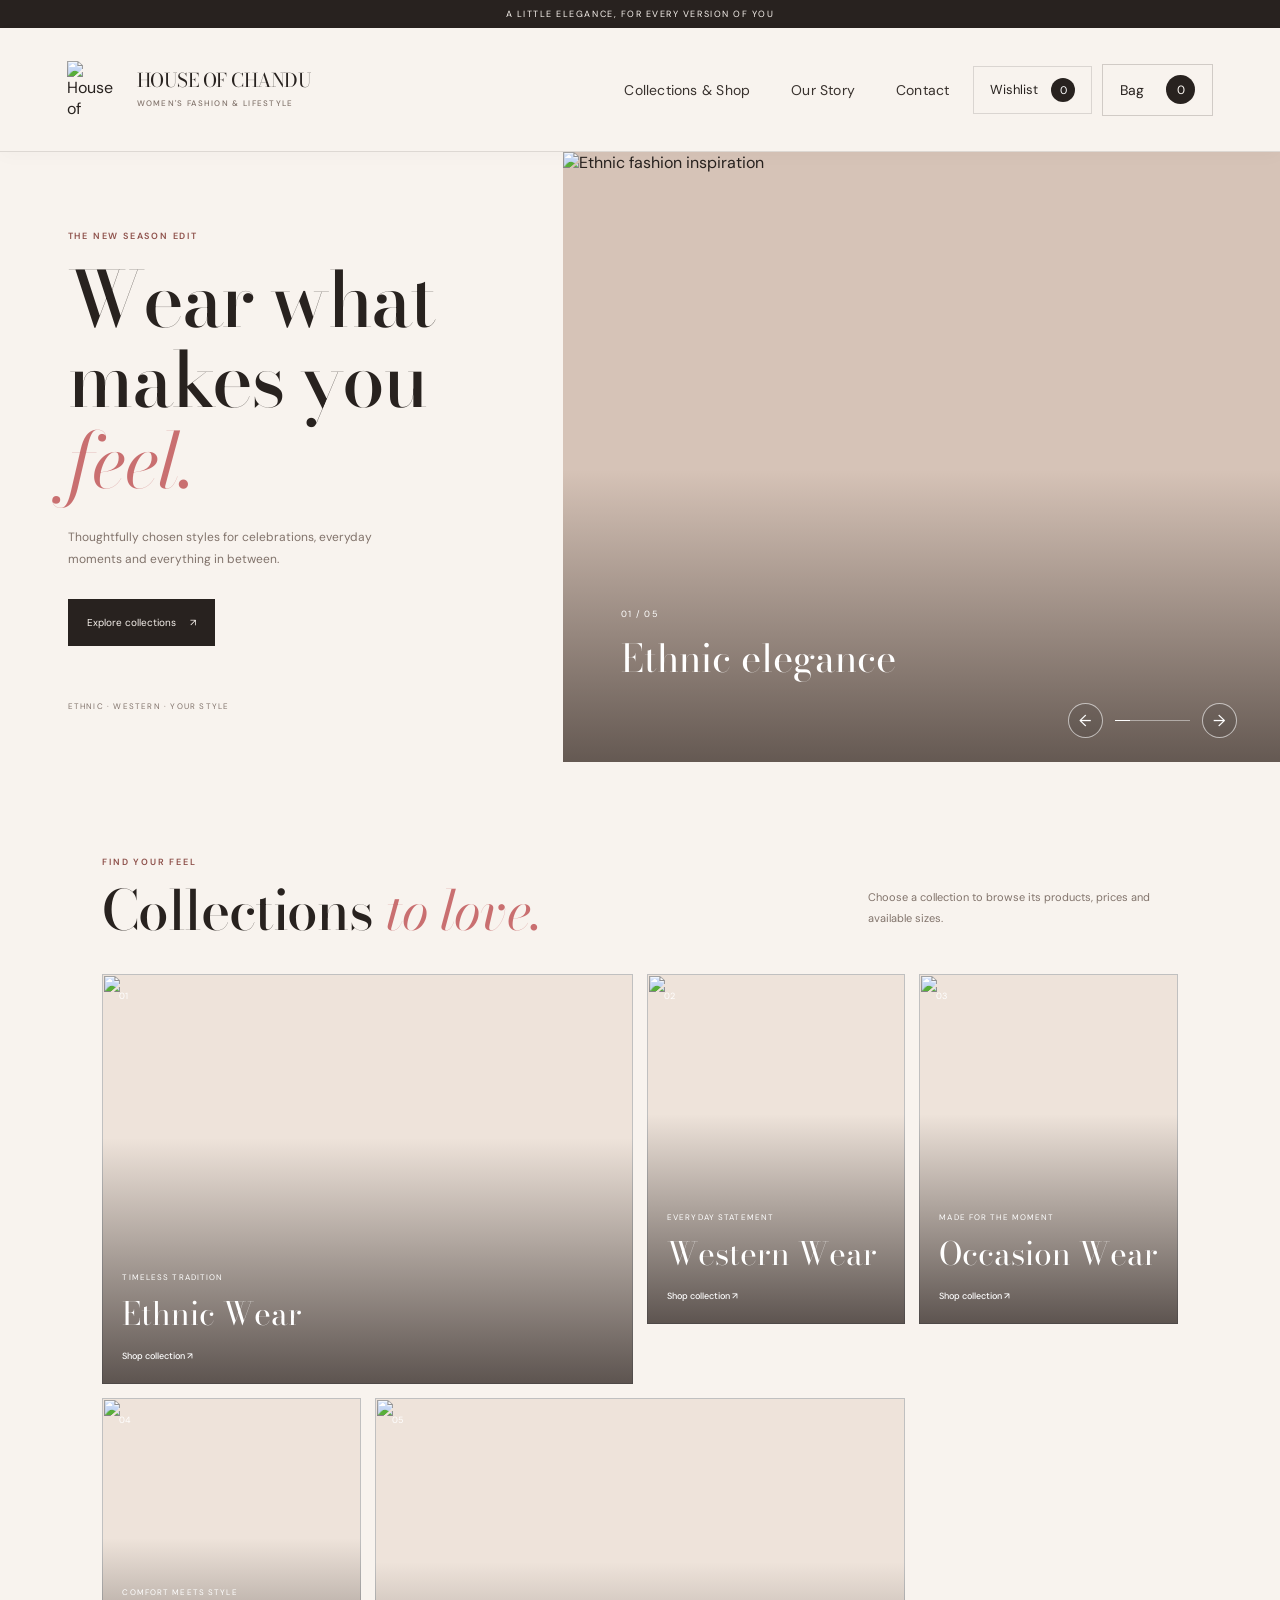
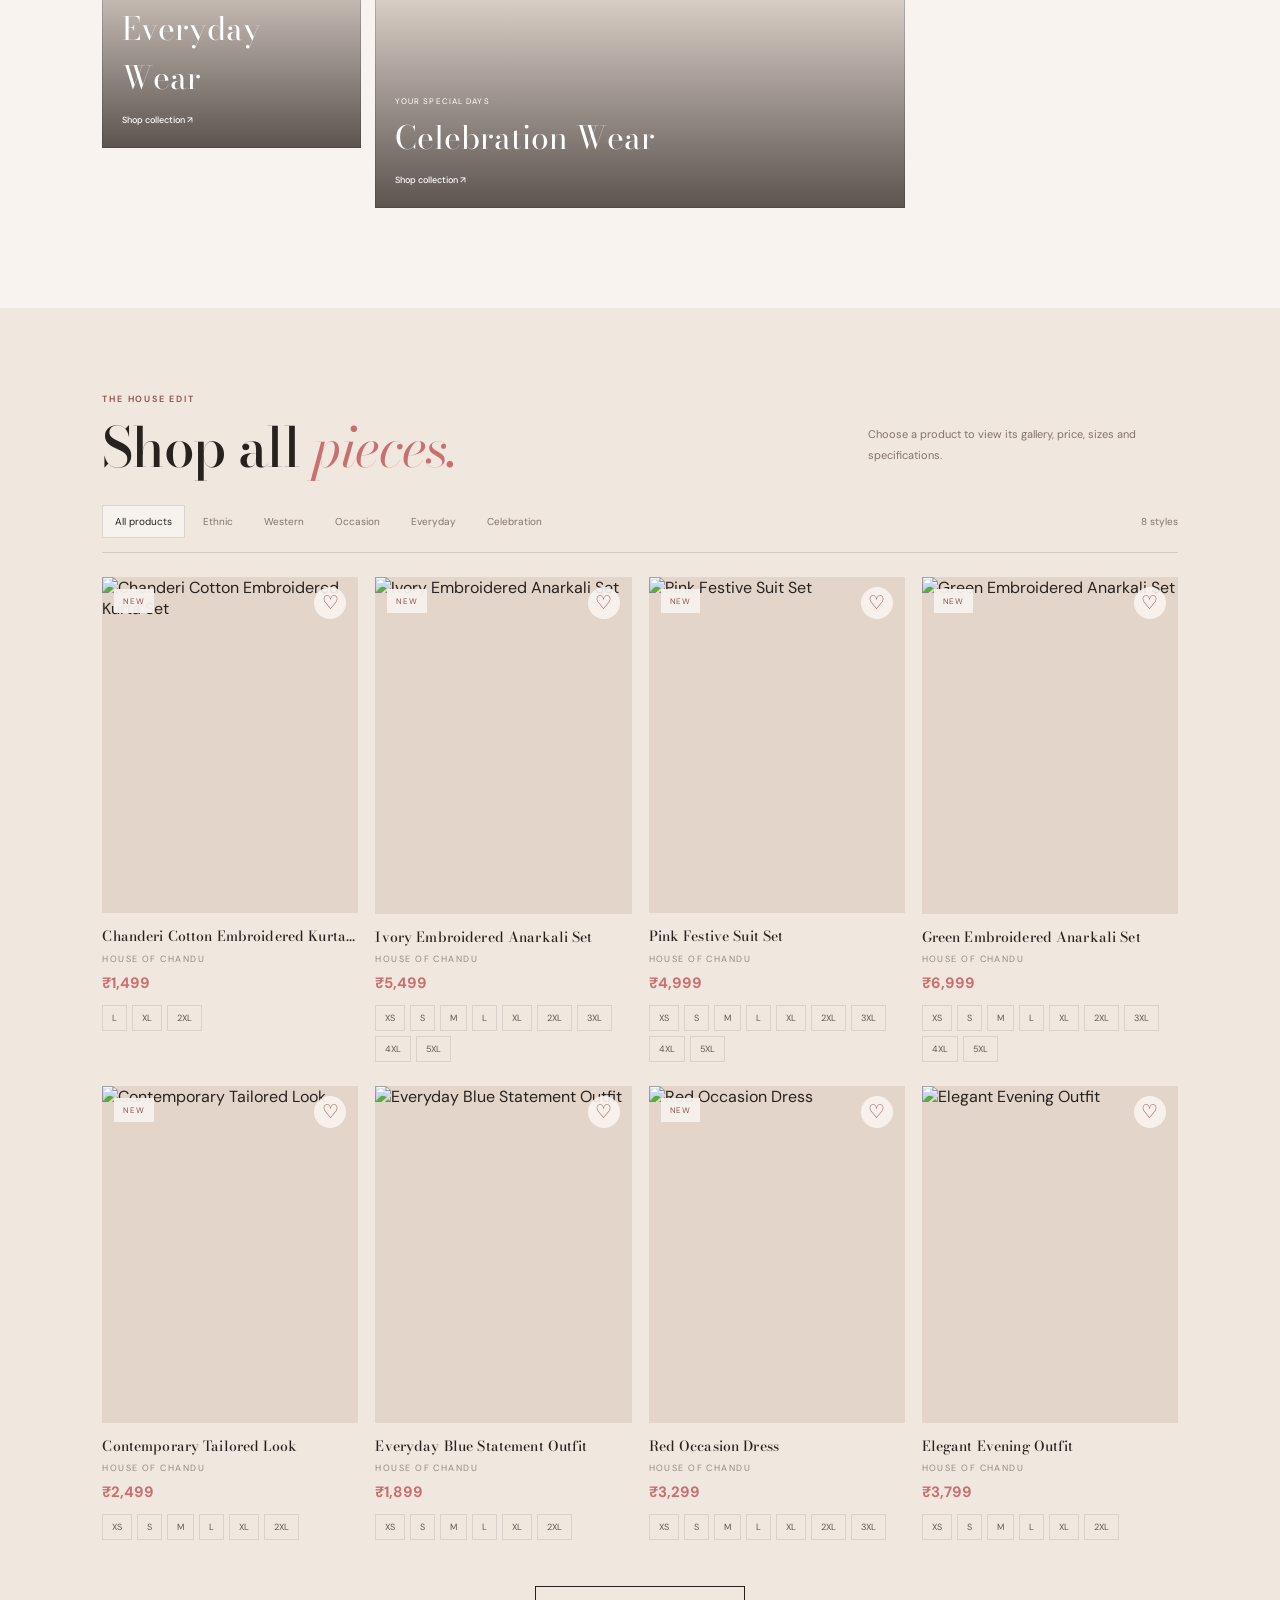
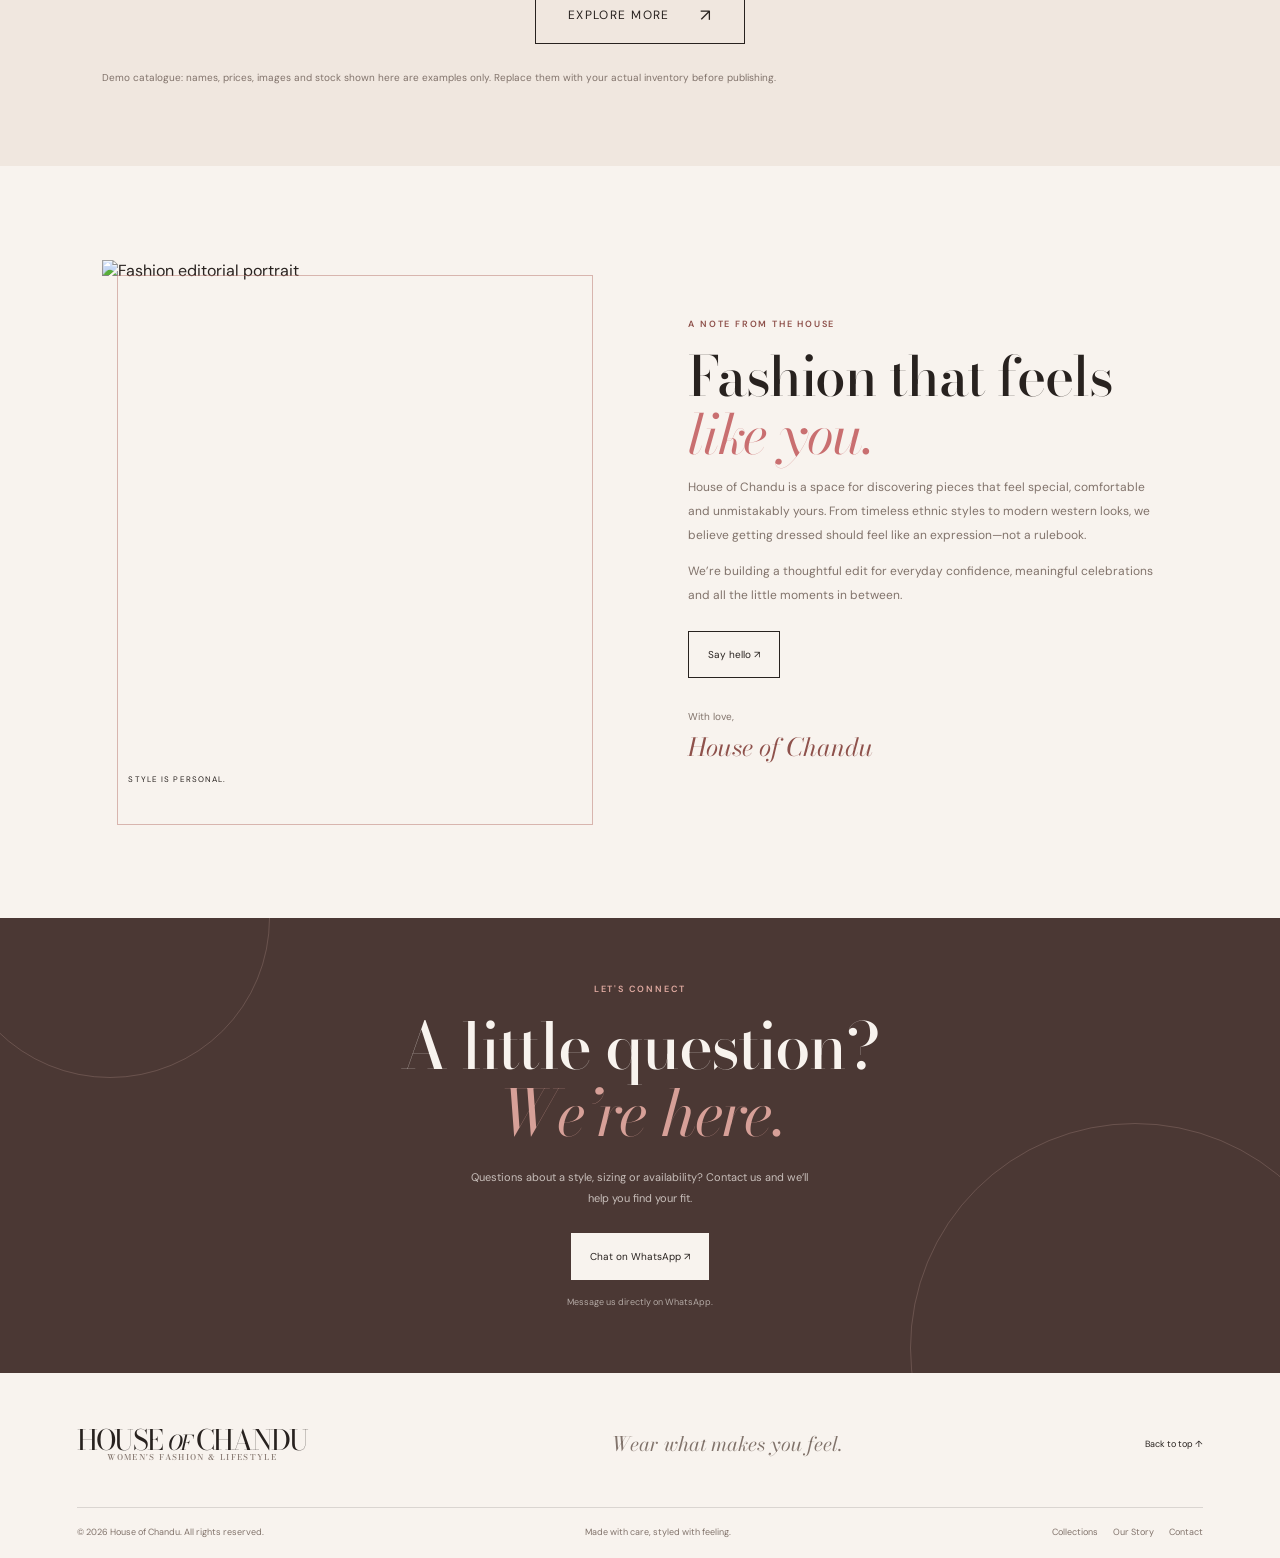
==== index.html @ f9edd4b9 "Add files via upload initial Stage" ====
<!DOCTYPE html>
<html lang="en">
<head>
  <meta charset="UTF-8">
  <meta name="viewport" content="width=device-width, initial-scale=1.0">
  <meta name="theme-color" content="#f8f3ee">

  <title>House of Chandu | Women's Fashion & Lifestyle</title>

  <link rel="preconnect" href="https://fonts.googleapis.com">
  <link rel="preconnect" href="https://fonts.gstatic.com" crossorigin>
  <link href="https://fonts.googleapis.com/css2?family=DM+Sans:wght@400;500;600;700&family=Playfair+Display:ital,wght@0,400;0,500;1,400&display=swap" rel="stylesheet">

  <link rel="stylesheet" href="style.css">
  <script src="script.js" defer></script>
</head>

<body>

  <div class="announcement">
    A little elegance, for every version of you
  </div>

  <header class="header" id="top">
    
    
<a href="index.html" class="logo-link" aria-label="House of Chandu home">
  <img
    src="images/logo.png"
    alt="House of Chandu logo"
    class="site-logo"
  >

  <span class="logo-text">
    <span class="logo-title">HOUSE OF CHANDU</span>
    <span class="logo-subtitle">WOMEN'S FASHION &amp; LIFESTYLE</span>
  </span>
</a>



    <button
      class="menu-toggle"
      id="menuToggle"
      aria-label="Open navigation"
      aria-expanded="false"
    >
      <span></span>
      <span></span>
    </button>

    <nav id="mainNav" aria-label="Main navigation">
      <a href="#collections">Collections &amp; Shop</a>
      <a href="#story">Our Story</a>
      <a href="#contact">Contact</a>
    </nav>

   
<div class="header-actions">
  <button
    class="wishlist-trigger"
    id="wishlistTrigger"
    type="button"
    aria-label="Open wishlist"
  >
    Wishlist <span id="wishlistCount">0</span>
  </button>

  <button
    class="cart-trigger"
    id="cartTrigger"
    type="button"
    aria-label="Open shopping cart"
  >
    Bag <span id="cartCount">0</span>
  </button>
</div>

  </header>


  <main>

    <!-- HERO SECTION -->
    <section class="hero" id="home">

      <div class="hero-copy">
        <p class="eyebrow">THE NEW SEASON EDIT</p>

        <h1>Wear what<br>makes you <em>feel.</em></h1>

        <p class="hero-text">
          Thoughtfully chosen styles for celebrations, everyday moments
          and everything in between.
        </p>

        <a class="button dark" href="#collections">
          Explore collections <span>↗</span>
        </a>

        <p class="hero-note">ETHNIC · WESTERN · YOUR STYLE</p>
      </div>

      <div class="hero-slider" id="heroSlider">

        <article class="hero-slide active">
          <img
            src="images/hero-01.png"
            alt="Ethnic fashion inspiration"
          >
          <div class="slide-caption">
            <small>01 / 05</small>
            <strong>Ethnic elegance</strong>
          </div>
        </article>

        <article class="hero-slide">
          <img
            src="https://images.unsplash.com/photo-1483985988355-763728e1935b?auto=format&fit=crop&w=1200&q=85"
            alt="Modern women's fashion"
          >
          <div class="slide-caption">
            <small>02 / 05</small>
            <strong>Modern classics</strong>
          </div>
        </article>

        <article class="hero-slide">
          <img
            src="https://images.unsplash.com/photo-1595777457583-95e059d581b8?auto=format&fit=crop&w=1200&q=85"
            alt="Occasion dress inspiration"
          >
          <div class="slide-caption">
            <small>03 / 05</small>
            <strong>Celebration edit</strong>
          </div>
        </article>

        <article class="hero-slide">
          <img
            src="https://images.unsplash.com/photo-1485968579580-b6d095142e6e?auto=format&fit=crop&w=1200&q=85"
            alt="Contemporary fashion"
          >
          <div class="slide-caption">
            <small>04 / 05</small>
            <strong>Everyday ease</strong>
          </div>
        </article>

        <article class="hero-slide">
          <img
            src="https://images.unsplash.com/photo-1539109136881-3be0616acf4b?auto=format&fit=crop&w=1200&q=85"
            alt="Statement fashion"
          >
          <div class="slide-caption">
            <small>05 / 05</small>
            <strong>The occasion edit</strong>
          </div>
        </article>

        <div class="slider-controls">
          <button id="prevSlide" type="button" aria-label="Previous slide">←</button>
          <div class="slider-progress">
            <span id="sliderProgress"></span>
          </div>
          <button id="nextSlide" type="button" aria-label="Next slide">→</button>
        </div>

      </div>
    </section>


    <!-- COLLECTIONS -->
    <section class="section collections-section" id="collections">

      <div class="section-heading">
        <div>
          <p class="eyebrow">FIND YOUR FEEL</p>
          <h2>Collections <em>to love.</em></h2>
        </div>

        <p class="muted">
          Choose a collection to browse its products, prices and available sizes.
        </p>
      </div>

      <div class="collection-grid">

        <button class="collection-card collection-wide" data-open-category="Ethnic Wear">
          <img src="images/hero-01.png" alt="">
          <span class="collection-number">01</span>
          <span class="collection-label">
            <small>TIMELESS TRADITION</small>
            <strong>Ethnic Wear</strong>
            <b>Shop collection ↗</b>
          </span>
        </button>

        <button class="collection-card" data-open-category="Western Wear">
          <img src="https://images.unsplash.com/photo-1483985988355-763728e1935b?auto=format&fit=crop&w=900&q=85" alt="">
          <span class="collection-number">02</span>
          <span class="collection-label">
            <small>EVERYDAY STATEMENT</small>
            <strong>Western Wear</strong>
            <b>Shop collection ↗</b>
          </span>
        </button>

        <button class="collection-card" data-open-category="Occasion Wear">
          <img src="https://images.unsplash.com/photo-1595777457583-95e059d581b8?auto=format&fit=crop&w=900&q=85" alt="">
          <span class="collection-number">03</span>
          <span class="collection-label">
            <small>MADE FOR THE MOMENT</small>
            <strong>Occasion Wear</strong>
            <b>Shop collection ↗</b>
          </span>
        </button>

        <button class="collection-card" data-open-category="Everyday Wear">
          <img src="https://images.unsplash.com/photo-1485968579580-b6d095142e6e?auto=format&fit=crop&w=900&q=85" alt="">
          <span class="collection-number">04</span>
          <span class="collection-label">
            <small>COMFORT MEETS STYLE</small>
            <strong>Everyday Wear</strong>
            <b>Shop collection ↗</b>
          </span>
        </button>

        <button class="collection-card collection-wide" data-open-category="Celebration Wear">
          <img src="https://images.unsplash.com/photo-1539109136881-3be0616acf4b?auto=format&fit=crop&w=900&q=85" alt="">
          <span class="collection-number">05</span>
          <span class="collection-label">
            <small>YOUR SPECIAL DAYS</small>
            <strong>Celebration Wear</strong>
            <b>Shop collection ↗</b>
          </span>
        </button>

      </div>
    </section>


    <!-- SHOP -->
    <section class="shop-section" id="shop">
      <div class="section">

        <div class="section-heading shop-heading">
          <div>
            <p class="eyebrow">THE HOUSE EDIT</p>
            <h2 id="listingTitle">Shop all <em>pieces.</em></h2>
          </div>

          <p class="muted">
            Choose a product to view its gallery, price, sizes and specifications.
          </p>
        </div>

        <div class="listing-toolbar">
          <div class="category-tabs" id="categoryTabs">
            <button class="category-tab active" data-category="All">All products</button>
            <button class="category-tab" data-category="Ethnic Wear">Ethnic</button>
            <button class="category-tab" data-category="Western Wear">Western</button>
            <button class="category-tab" data-category="Occasion Wear">Occasion</button>
            <button class="category-tab" data-category="Everyday Wear">Everyday</button>
            <button class="category-tab" data-category="Celebration Wear">Celebration</button>
          </div>

          <span id="productCount" class="product-count"></span>
        </div>

        <div class="product-grid" id="productGrid"></div>

        <div class="explore-more-wrap">
          <a href="all-products.html" class="explore-more-btn">
            Explore More
            <span aria-hidden="true">↗</span>
          </a>
        </div>

        <p class="demo-note">
          Demo catalogue: names, prices, images and stock shown here are examples only.
          Replace them with your actual inventory before publishing.
        </p>

      </div>
    </section>


    <!-- PRODUCT DETAILS -->
    <section class="product-detail-section" id="productDetailSection" hidden>
      <div class="detail-back">
        <button id="backToProducts" type="button">← Back to products</button>
        <span> / Product details</span>
      </div>

      <div class="product-detail" id="productDetail"></div>
    </section>


    <!-- OUR STORY -->
    <section class="story-section section" id="story">

      <div class="story-image">
        <img
          src="https://images.unsplash.com/photo-1529139574466-a303027c1d8b?auto=format&fit=crop&w=1000&q=85"
          alt="Fashion editorial portrait"
        >
        <span>STYLE IS PERSONAL.</span>
      </div>

      <div class="story-copy">
        <p class="eyebrow">A NOTE FROM THE HOUSE</p>

        <h2>Fashion that feels<br><em>like you.</em></h2>

        <p>
          House of Chandu is a space for discovering pieces that feel special,
          comfortable and unmistakably yours. From timeless ethnic styles to
          modern western looks, we believe getting dressed should feel like
          an expression—not a rulebook.
        </p>

        <p>
          We’re building a thoughtful edit for everyday confidence,
          meaningful celebrations and all the little moments in between.
        </p>

        <a class="button outline" href="#contact">Say hello ↗</a>

        <div class="signoff">
          With love,
          <strong>House of Chandu</strong>
        </div>
      </div>

    </section>


    <!-- CONTACT -->
    <section class="contact-section" id="contact">

      <div class="contact-orb orb-one"></div>
      <div class="contact-orb orb-two"></div>

      <div class="contact-content">
        <p class="eyebrow">LET'S CONNECT</p>

        <h2>A little question?<br><em>We’re here.</em></h2>

        <p>
          Questions about a style, sizing or availability?
          Contact us and we’ll help you find your fit.
        </p>

        <button class="button light" id="contactWhatsApp" type="button">
          Chat on WhatsApp ↗
        </button>

        <small>Message us directly on WhatsApp.</small>
      </div>

    </section>

  </main>


  <!-- FOOTER -->
  <footer>
    <div class="footer-top">

      <a class="brand" href="#top">
        <span>House <i>of</i> Chandu</span>
        <small>WOMEN'S FASHION &amp; LIFESTYLE</small>
      </a>

      <p>Wear what makes you feel.</p>

      <a href="#top">Back to top ↑</a>
    </div>

    <div class="footer-bottom">
      <span>
        © <span id="currentYear"></span> House of Chandu. All rights reserved.
      </span>

      <span>Made with care, styled with feeling.</span>

      <div>
        <a href="#collections">Collections</a>
        <a href="#story">Our Story</a>
        <a href="#contact">Contact</a>
      </div>
    </div>
  </footer>


  <!-- ORIGINAL CART BACKDROP -->
  <div class="drawer-backdrop" id="drawerBackdrop"></div>


  <!-- ORIGINAL SHOPPING BAG DRAWER -->
  
<!-- WISHLIST PANEL -->
<section
  class="wishlist-panel"
  id="wishlistPanel"
  aria-label="Your wishlist"
  aria-hidden="true"
>
  <!-- Wishlist heading and close button -->
  <div class="wishlist-panel-header">
    <div>
      <p class="eyebrow">YOUR FAVOURITES</p>
      <h2>My <em>Wishlist.</em></h2>
    </div>

    <button
      type="button"
      id="closeWishlist"
      aria-label="Close wishlist"
    >
      ×
    </button>
  </div>

  <!-- Message shown when the wishlist is empty -->
  <p class="wishlist-empty" id="wishlistEmpty">
    Your wishlist is empty. Save the pieces you love by tapping ♡.
  </p>

  <!-- Saved products are inserted here by JavaScript -->
  <div class="wishlist-items" id="wishlistItems"></div>
</section>
<!-- END WISHLIST PANEL -->

  <aside
    class="cart-drawer"
    id="cartDrawer"
    aria-label="Shopping cart"
    aria-hidden="true"
  >

    <div class="drawer-header">
      <div>
        <p class="eyebrow">YOUR SELECTION</p>
        <h2>Your bag <span id="drawerCount">(0)</span></h2>
      </div>

      <button id="closeCart" type="button" aria-label="Close cart">✕</button>
    </div>

    <div class="cart-items" id="cartItems"></div>

    <div class="cart-footer">

      <div class="cart-total">
        <span>Subtotal</span>
        <strong id="cartSubtotal">₹0</strong>
      </div>

      <p>Shipping and payment are confirmed when the order is placed.</p>

      <button
        class="button dark checkout-button"
        id="checkoutButton"
        type="button"
      >
        Continue to order ↗
      </button>

      <!-- NEW: CUSTOMER DETAILS -->
      <form id="customerOrderForm" hidden style="margin-top: 20px;">

        <p class="eyebrow">DELIVERY DETAILS</p>
        <h3 style="font-family: var(--serif); font-weight: 400; font-size: 24px; margin: 0 0 14px;">
          Where should we send your order?
        </h3>

        <label for="customerName" style="display:block; margin: 12px 0 6px; font-size: 12px;">
          Full name
        </label>
        <input
          id="customerName"
          name="customerName"
          type="text"
          autocomplete="name"
          maxlength="100"
          required
          placeholder="Enter your full name"
          style="display:block; width:100%; box-sizing:border-box; padding:12px; border:1px solid var(--line); background:transparent; color:var(--ink); font:inherit; font-size:13px;"
        >

        <label for="customerPhone" style="display:block; margin: 12px 0 6px; font-size: 12px;">
          Phone number
        </label>
        <input
          id="customerPhone"
          name="customerPhone"
          type="tel"
          autocomplete="tel"
          inputmode="tel"
          maxlength="16"
          required
          placeholder="10-digit mobile number"
          style="display:block; width:100%; box-sizing:border-box; padding:12px; border:1px solid var(--line); background:transparent; color:var(--ink); font:inherit; font-size:13px;"
        >

        <label for="customerAddress" style="display:block; margin: 12px 0 6px; font-size: 12px;">
          Complete delivery address
        </label>
        <textarea
          id="customerAddress"
          name="customerAddress"
          autocomplete="street-address"
          rows="4"
          maxlength="500"
          required
          placeholder="House number, street, town/city, district, state and PIN code"
          style="display:block; width:100%; box-sizing:border-box; padding:12px; border:1px solid var(--line); background:transparent; color:var(--ink); font:inherit; font-size:13px; resize:vertical;"
        ></textarea>

        <button
          class="button dark"
          id="sendWhatsAppOrder"
          type="submit"
          style="width:100%; margin-top:16px;"
        >
          Send order through WhatsApp ↗
        </button>

        <p style="font-size:11px; line-height:1.7; color:var(--muted);">
          WhatsApp opens with your order details. Tap Send in WhatsApp to submit your order.
        </p>

      </form>

    </div>

  </aside>


  <!-- ORIGINAL TOAST -->
  <div class="toast" id="toast" role="status" aria-live="polite"></div>

</body>
</html>
---- style.css ----
/* =========================================================
   HOUSE OF CHANDU — COMPLETE WEBSITE STYLES
   Cream, rose and editorial boutique design
   ========================================================= */


@import url('https://fonts.googleapis.com/css2?family=Bodoni+Moda:opsz,wght@6..96,400;6..96,500;6..96,600;6..96,700&family=DM+Sans:wght@400;500;600;700&display=swap');



:root {
  --paper: #f8f3ee;
  --cream: #eee3da;
  --ink: #28221f;
  --muted: #81736b;
  --rose: #c96f70;
  --rose-dark: #8e514b;
  --line: rgba(40, 34, 31, 0.14);

  /* Luxury fashion typography */
  --serif: "Bodoni Moda", "Didot", "Bodoni MT", Georgia, serif;
  --sans: "DM Sans", Arial, sans-serif;
}

/* Global typography */
html,
body,
button,
input,
textarea,
select {
  font-family: var(--sans);
}

/* Luxury serif typography */
.brand,
.hero h1,
.section-heading h2,
.collection-card h3,
.product-title,
.detail-title,
.story-copy h2,
.contact-content h2,
.footer-top h2 {
  font-family: var(--serif);
  font-weight: 500;
}

/* Navigation and product details */
nav a,
.category-tab,
.product-price,
.detail-price,
.field-label,
.checkout-button {
  font-family: var(--sans);
}

/* Brand logo text */
.brand {
  font-family: var(--serif);
  font-weight: 500;
  letter-spacing: 0.14em;
  text-transform: uppercase;
}

/* Large editorial headings */
.hero h1,
.section-heading h2,
.story-copy h2,
.contact-content h2 {
  letter-spacing: -0.025em;
  line-height: 1.05;
}

/* Product names */
.product-title,
.detail-title {
  letter-spacing: 0.01em;
  line-height: 1.25;
}


* {
  box-sizing: border-box;
}

html {
  scroll-behavior: smooth;
  scroll-padding-top: 95px;
}

body {
  margin: 0;
  background: var(--paper);
  color: var(--ink);
  font-family: var(--sans);
  -webkit-font-smoothing: antialiased;
}

body.drawer-open {
  overflow: hidden;
}

a {
  color: inherit;
  text-decoration: none;
}

button,
input,
textarea {
  font: inherit;
}

button {
  cursor: pointer;
}

button:focus-visible,
a:focus-visible,
input:focus-visible,
textarea:focus-visible {
  outline: 2px solid var(--rose);
  outline-offset: 3px;
}

img {
  display: block;
  width: 100%;
  height: 100%;
  object-fit: cover;
}

[hidden] {
  display: none !important;
}

/* ANNOUNCEMENT */

.announcement {
  background: var(--ink);
  color: var(--paper);
  text-align: center;
  padding: 8px 12px;
  font-size: 9px;
  letter-spacing: .17em;
  text-transform: uppercase;
}

/* HEADER AND NAVIGATION */

.header {
  height: 86px;
  padding: 0 5%;
  display: grid;
  grid-template-columns: 1fr auto 1fr;
  align-items: center;
  gap: 22px;
  position: sticky;
  top: 0;
  z-index: 20;
  background: #f8f3eef5;
  border-bottom: 1px solid var(--line);
  backdrop-filter: blur(12px);
}

.brand {
  display: flex;
  flex-direction: column;
  gap: 5px;
  width: max-content;
}


.brand {
  display: flex;
  flex-direction: column;
  align-items: center;
  gap: 0;
  text-decoration: none;
  color: var(--ink);
  line-height: 0.9;
}

.brand-top {
  font-family: var(--serif);
  font-size: 14px;
  font-weight: 500;
  letter-spacing: 0.28em;
  margin-bottom: 5px;
}

.brand-main {
  font-family: var(--serif);
  font-size: 34px;
  font-weight: 500;
  letter-spacing: 0.035em;
}


.brand > span {
  font: 400 28px/1 var(--serif);
  letter-spacing: -.06em;
  white-space: nowrap;
}

.brand i {
  font-size: .73em;
}

.brand small {
  font-size: 8px;
  letter-spacing: .17em;
  color: var(--muted);
}

nav {
  display: flex;
  gap: clamp(18px, 3vw, 44px);
}

nav a,
.cart-trigger {
  font-size: 11px;
  white-space: nowrap;
}

nav a {
  transition: color .2s;
}

nav a:hover {
  color: var(--rose-dark);
}

.cart-trigger {
  justify-self: end;
  background: transparent;
  border: 1px solid var(--line);
  padding: 12px 15px;
}

.cart-trigger span {
  display: inline-grid;
  place-items: center;
  min-width: 20px;
  height: 20px;
  margin-left: 8px;
  border-radius: 50%;
  background: var(--ink);
  color: white;
  font-size: 10px;
}

.menu-toggle {
  display: none;
}

/* SHARED BUTTONS AND HEADINGS */

.button {
  display: inline-flex;
  align-items: center;
  justify-content: center;
  gap: 14px;
  min-height: 47px;
  padding: 0 19px;
  border: 0;
  font-size: 10px;
  transition: transform .2s, background .2s, color .2s;
}

.button:hover {
  transform: translateY(-2px);
}

.dark {
  background: var(--ink);
  color: var(--paper);
}

.dark:hover {
  background: var(--rose-dark);
}

.eyebrow {
  margin: 0 0 18px;
  color: var(--rose-dark);
  font-size: 9px;
  font-weight: 600;
  letter-spacing: .2em;
}

h1,
h2 {
  font-family: var(--serif);
  font-weight: 400;
  letter-spacing: -.055em;
  margin: 0;
}

h1 {
  font-size: clamp(55px, 6vw, 86px);
  line-height: .99;
}

h1 em,
h2 em {
  color: var(--rose);
  font-weight: 400;
}

/* HERO */

.hero {
  min-height: 610px;
  display: grid;
  grid-template-columns: 44% 56%;
  overflow: hidden;
}

.hero-copy {
  padding: 75px 8% 40px 12%;
  display: flex;
  flex-direction: column;
  align-items: flex-start;
  justify-content: center;
}

.hero-text {
  max-width: 330px;
  margin: 24px 0 28px;
  color: var(--muted);
  font-size: 12px;
  line-height: 1.9;
}

.hero-note {
  margin-top: 55px;
  color: var(--muted);
  font-size: 8px;
  letter-spacing: .15em;
}

.hero-slider {
  position: relative;
  min-height: 610px;
  background: #d6c3b7;
  overflow: hidden;
}

.hero-slide {
  position: absolute;
  inset: 0;
  opacity: 0;
  visibility: hidden;
  transform: scale(1.03);
  transition: opacity .8s, transform 5s, visibility .8s;
}

.hero-slide.active {
  opacity: 1;
  visibility: visible;
  transform: scale(1);
}

.hero-slide::after {
  content: "";
  position: absolute;
  inset: 0;
  background: linear-gradient(0deg, #19120f99, transparent 48%);
}

.hero-slide img {
  object-position: center 35%;
}

.slide-caption {
  position: absolute;
  z-index: 1;
  left: 8%;
  bottom: 75px;
  color: white;
  display: flex;
  flex-direction: column;
  gap: 9px;
}

.slide-caption small {
  font-size: 9px;
  letter-spacing: .15em;
}

.slide-caption strong {
  font: 400 clamp(28px, 3vw, 43px) var(--serif);
}

.slider-controls {
  position: absolute;
  z-index: 2;
  right: 6%;
  bottom: 24px;
  display: flex;
  align-items: center;
  gap: 12px;
}

.slider-controls button {
  width: 35px;
  height: 35px;
  border: 1px solid #ffffff99;
  border-radius: 50%;
  background: #2222;
  color: white;
}

.slider-progress {
  width: 75px;
  height: 1px;
  background: #ffffff70;
}

.slider-progress span {
  display: block;
  height: 1px;
  width: 20%;
  background: white;
  transition: width .3s;
}

/* COLLECTIONS */

.section {
  padding: 94px 8%;
}

.section-heading {
  display: flex;
  align-items: end;
  justify-content: space-between;
  gap: 30px;
  margin-bottom: 34px;
}

.section-heading .eyebrow {
  margin-bottom: 14px;
}

h2 {
  font-size: clamp(39px, 4.3vw, 60px);
  line-height: 1.08;
}

.muted {
  max-width: 310px;
  color: var(--muted);
  font-size: 11px;
  line-height: 1.9;
}

.collections-section {
  padding-bottom: 100px;
}

.collection-grid {
  display: grid;
  grid-template-columns: repeat(4, minmax(0, 1fr));
  gap: 14px;
}

.collection-card {
  height: 350px;
  position: relative;
  overflow: hidden;
  border: 0;
  padding: 0;
  text-align: left;
  background: var(--cream);
  isolation: isolate;
}

.collection-card.collection-wide {
  grid-column: span 2;
  height: 410px;
}

.collection-card img {
  position: absolute;
  inset: 0;
  transition: transform .7s;
}

.collection-card:hover img {
  transform: scale(1.05);
}

.collection-card::after {
  content: "";
  position: absolute;
  inset: 0;
  background: linear-gradient(0deg, #19110fae, transparent 60%);
}

.collection-number {
  position: absolute;
  z-index: 1;
  top: 16px;
  left: 17px;
  color: white;
  font-size: 9px;
}

.collection-label {
  position: absolute;
  z-index: 1;
  left: 20px;
  right: 15px;
  bottom: 22px;
  color: white;
  display: flex;
  flex-direction: column;
  align-items: flex-start;
  gap: 7px;
}

.collection-label small {
  font-size: 8px;
  letter-spacing: .14em;
}

.collection-label strong {
  font: clamp(24px, 2.5vw, 34px) var(--serif);
}

.collection-label b {
  font-size: 9px;
  font-weight: 500;
  margin-top: 5px;
}

/* SHOP SECTION AND CATEGORY FILTERS */

.shop-section {
  background: #f0e7df;
}

.shop-section > .section {
  padding-top: 85px;
  padding-bottom: 80px;
}

.shop-heading {
  margin-bottom: 28px;
}

.listing-toolbar {
  display: flex;
  align-items: center;
  justify-content: space-between;
  gap: 16px;
  margin-bottom: 24px;
  padding-bottom: 14px;
  border-bottom: 1px solid var(--line);
}

.category-tabs {
  display: flex;
  gap: 5px;
  flex-wrap: wrap;
}

.category-tab {
  padding: 9px 12px;
  border: 1px solid transparent;
  background: transparent;
  color: var(--muted);
  font-size: 10px;
  transition: background .2s, color .2s;
}

.category-tab:hover,
.category-tab.active {
  border-color: var(--line);
  background: #ffffff70;
  color: var(--ink);
}

.product-count {
  font-size: 10px;
  color: var(--muted);
  white-space: nowrap;
}

/* PRODUCT GRID */

.product-grid {
  display: grid;
  grid-template-columns: repeat(4, minmax(0, 1fr));
  gap: 24px 17px;
}

.product-card {
  min-width: 0;
  cursor: pointer;
}

.product-image {
  position: relative;
  aspect-ratio: .76;
  overflow: hidden;
  background: #e3d5ca;
}

.product-image img {
  transition: transform .6s;
}

.product-card:hover .product-image img {
  transform: scale(1.04);
}

.product-badge {
  position: absolute;
  top: 12px;
  left: 12px;
  padding: 7px 9px;
  background: #f8f3eef0;
  color: var(--rose-dark);
  font-size: 8px;
  letter-spacing: .1em;
}

.product-heart {
  position: absolute;
  right: 12px;
  top: 10px;
  width: 32px;
  height: 32px;
  border: 0;
  border-radius: 50%;
  background: #f8f3eee8;
  font-size: 19px;
  color: var(--rose-dark);
}

.product-heart:hover {
  color: var(--rose);
}

.product-meta {
  padding-top: 13px;
}

.product-title {
  margin: 0 0 6px;
  font-size: 14px;
  font-weight: 500;
  line-height: 1.45;
  white-space: nowrap;
  overflow: hidden;
  text-overflow: ellipsis;
}

.product-brand {
  margin: 0 0 8px;
  color: #968a83;
  font-size: 9px;
  letter-spacing: .16em;
}

.product-price {
  color: var(--rose);
  font-size: 15px;
  font-weight: 700;
}

.old-price {
  margin-left: 7px;
  color: #9b9089;
  font-size: 11px;
  text-decoration: line-through;
  font-weight: 400;
}

.size-preview {
  display: flex;
  flex-wrap: wrap;
  gap: 5px;
  margin-top: 12px;
}

.size-chip {
  padding: 6px 9px;
  border: 1px solid #d9d2cc;
  background: transparent;
  color: #625852;
  font-size: 9px;
}

.demo-note {
  margin: 25px 0 0;
  color: var(--muted);
  font-size: 10px;
  line-height: 1.7;
}

/* PRODUCT DETAIL */

.product-detail-section {
  padding: 22px 5% 90px;
  background: #fffdfa;
}

.product-detail-section[hidden] {
  display: none !important;
}

.detail-back {
  max-width: 1400px;
  margin: 0 auto 25px;
  color: var(--muted);
  font-size: 11px;
}

.detail-back button {
  border: 0;
  background: none;
  color: var(--ink);
  padding: 0;
  font-size: 11px;
}

.product-detail {
  max-width: 1400px;
  margin: 0 auto;
  display: grid;
  grid-template-columns: minmax(0, 1.05fr) minmax(360px, .95fr);
  gap: 5%;
}

.detail-gallery {
  display: grid;
  grid-template-columns: 78px 1fr;
  gap: 14px;
  align-self: start;
}

.detail-thumbnails {
  display: flex;
  flex-direction: column;
  gap: 10px;
}

.detail-thumb {
  width: 78px;
  height: 100px;
  padding: 0;
  border: 1px solid transparent;
  background: #f3eee9;
  overflow: hidden;
}

.detail-thumb.active {
  border-color: var(--rose);
}

.detail-thumb img {
  object-fit: cover;
}

.detail-main-image {
  aspect-ratio: .78;
  max-height: 850px;
  background: #f3eee9;
}

.detail-main-image img {
  object-fit: cover;
}

.detail-info {
  padding: 10px 0;
}

.detail-brand {
  margin: 0 0 12px;
  color: #8b817a;
  font-size: 10px;
  letter-spacing: .2em;
}

.detail-title {
  font: 400 clamp(25px, 2.5vw, 36px)/1.35 var(--sans);
  letter-spacing: .02em;
  text-transform: uppercase;
}

.detail-price {
  margin: 15px 0 5px;
  font-size: 22px;
}

.tax-note {
  font-size: 11px;
  color: var(--muted);
}

.detail-rule {
  border: 0;
  border-top: 1px solid var(--line);
  margin: 25px 0;
}

.field-label {
  display: flex;
  align-items: center;
  justify-content: space-between;
  gap: 12px;
  margin-bottom: 12px;
  font-size: 10px;
  letter-spacing: .12em;
  text-transform: uppercase;
}

.size-guide {
  border: 0;
  background: none;
  color: var(--rose);
  font-size: 11px;
  font-weight: 600;
  text-transform: none;
  letter-spacing: 0;
}

.size-options {
  display: flex;
  flex-wrap: wrap;
  gap: 8px;
}

.size-option {
  min-width: 48px;
  height: 43px;
  padding: 0 12px;
  border: 1px solid #ddd7d1;
  background: white;
  color: var(--ink);
  font-size: 12px;
}

.size-option.selected {
  background: var(--rose);
  border-color: var(--rose);
  color: white;
}

.size-option:disabled {
  opacity: .35;
  text-decoration: line-through;
  cursor: not-allowed;
}

.detail-error {
  min-height: 17px;
  margin: 8px 0;
  color: #a53e3e;
  font-size: 11px;
}

.detail-actions {
  display: grid;
  grid-template-columns: 50px 1fr;
  gap: 10px;
  margin: 14px 0 22px;
}

.wishlist-detail {
  border: 1px solid var(--line);
  background: white;
  font-size: 22px;
}

.add-cart {
  width: 100%;
  background: var(--rose);
  color: white;
  font-size: 11px;
  font-weight: 600;
  letter-spacing: .14em;
}

.add-cart:hover {
  background: var(--rose-dark);
}

.shipping-note {
  display: grid;
  gap: 12px;
  margin: 20px 0;
  font-size: 12px;
  color: #625952;
}

.shipping-note span::before {
  content: "✓";
  margin-right: 10px;
  color: var(--rose-dark);
}

.specifications-title {
  margin: 25px 0 14px;
  font-size: 12px;
  font-weight: 500;
}

.spec-grid {
  display: grid;
  grid-template-columns: 1fr 1fr;
  gap: 0 20px;
}

.spec-item {
  padding: 12px 0;
  border-bottom: 1px solid var(--line);
}

.spec-item span {
  display: block;
  color: #9a8e87;
  font-size: 11px;
  margin-bottom: 5px;
}

.spec-item strong {
  font-size: 12px;
  font-weight: 400;
}

.detail-description {
  font-size: 12px;
  line-height: 1.9;
  color: var(--muted);
  margin-top: 20px;
}

/* OUR STORY */

.story-section {
  display: grid;
  grid-template-columns: 1fr 1fr;
  align-items: center;
  gap: 9%;
}

.story-image {
  height: 550px;
  position: relative;
  margin: 0 14px 14px 0;
}

.story-image::after {
  content: "";
  position: absolute;
  inset: 15px -15px -15px 15px;
  border: 1px solid #b9797080;
  pointer-events: none;
}

.story-image img {
  object-position: center 25%;
}

.story-image > span {
  position: absolute;
  z-index: 1;
  left: 16px;
  bottom: 16px;
  padding: 10px;
  background: var(--paper);
  font-size: 8px;
  letter-spacing: .14em;
}

.story-copy {
  max-width: 470px;
}

.story-copy > p:not(.eyebrow) {
  font-size: 12px;
  line-height: 2;
  color: var(--muted);
}

.outline {
  border: 1px solid var(--ink);
  margin-top: 12px;
}

.outline:hover {
  background: var(--ink);
  color: white;
}

.signoff {
  display: flex;
  flex-direction: column;
  gap: 5px;
  color: var(--muted);
  font-size: 10px;
  margin-top: 32px;
}

.signoff strong {
  font: italic 25px var(--serif);
  color: var(--rose-dark);
}

/* CONTACT */

.contact-section {
  min-height: 390px;
  background: #4b3834;
  color: var(--paper);
  position: relative;
  overflow: hidden;
  display: grid;
  place-items: center;
  text-align: center;
  padding: 65px 8%;
}

.contact-content {
  position: relative;
  z-index: 1;
  max-width: 500px;
}

.contact-content .eyebrow {
  color: #e0aaa1;
}

.contact-content h2 {
  font-size: clamp(43px, 5vw, 65px);
}

.contact-content h2 em {
  color: #d7a098;
}

.contact-content > p:not(.eyebrow) {
  max-width: 360px;
  margin: 20px auto 24px;
  color: #f8f3eeb8;
  font-size: 11px;
  line-height: 1.9;
}

.light {
  background: var(--paper);
  color: var(--ink);
}

.contact-content > small {
  display: block;
  margin-top: 16px;
  color: #f8f3ee99;
  font-size: 9px;
}

.contact-orb {
  position: absolute;
  border: 1px solid #e4beb433;
  border-radius: 50%;
  width: 320px;
  height: 320px;
}

.orb-one {
  top: -160px;
  left: -50px;
}

.orb-two {
  right: -80px;
  bottom: -200px;
  width: 450px;
  height: 450px;
}

/* FOOTER */

footer {
  padding: 35px 6% 20px;
}

.footer-top {
  display: flex;
  align-items: center;
  justify-content: space-between;
  gap: 20px;
  padding-bottom: 28px;
  border-bottom: 1px solid var(--line);
}

.footer-top > p {
  font: italic 20px var(--serif);
  color: var(--muted);
}

.footer-top > a:last-child,
.footer-bottom a {
  font-size: 9px;
}

.footer-bottom {
  padding-top: 18px;
  display: flex;
  justify-content: space-between;
  align-items: center;
  gap: 18px;
  color: var(--muted);
  font-size: 9px;
}

.footer-bottom div {
  display: flex;
  gap: 15px;
}

/* SHOPPING BAG DRAWER */

.drawer-backdrop {
  position: fixed;
  inset: 0;
  background: #2118148c;
  z-index: 40;
  opacity: 0;
  visibility: hidden;
  transition: opacity .25s, visibility .25s;
}

.drawer-backdrop.open {
  opacity: 1;
  visibility: visible;
}

.cart-drawer {
  position: fixed;
  z-index: 41;
  right: 0;
  top: 0;
  bottom: 0;
  width: min(450px, 100%);
  background: var(--paper);
  transform: translateX(102%);
  transition: transform .3s;
  display: flex;
  flex-direction: column;
  padding: 25px;
  overflow-y: auto;
}

.cart-drawer.open {
  transform: translateX(0);
}

.drawer-header {
  display: flex;
  justify-content: space-between;
  align-items: center;
  padding-bottom: 20px;
  border-bottom: 1px solid var(--line);
}

.drawer-header .eyebrow {
  margin-bottom: 7px;
}

.drawer-header h2 {
  font-size: 30px;
}

.drawer-header h2 span {
  font: 12px var(--sans);
  color: var(--muted);
}

.drawer-header > button {
  border: 0;
  background: none;
  font-size: 20px;
}

.cart-items {
  overflow: auto;
  flex: 1;
  min-height: 70px;
}

.empty-cart {
  padding: 45px 0;
  text-align: center;
  color: var(--muted);
  font-size: 13px;
}

.cart-line {
  display: grid;
  grid-template-columns: 80px minmax(0, 1fr) auto;
  gap: 13px;
  padding: 18px 0;
  border-bottom: 1px solid var(--line);
}

.cart-line img {
  width: 80px;
  height: 100px;
  object-fit: cover;
  background: var(--cream);
}

.cart-line h3 {
  font: 16px/1.4 var(--serif);
  margin: 2px 0 7px;
}

.cart-line p {
  margin: 0 0 8px;
  color: var(--muted);
  font-size: 10px;
  line-height: 1.5;
}

.cart-line strong {
  font-size: 12px;
}

.quantity-control {
  display: flex;
  align-items: center;
  gap: 10px;
  margin-top: 10px;
}

.quantity-control button {
  width: 25px;
  height: 25px;
  border: 1px solid var(--line);
  background: transparent;
  color: var(--ink);
}

.quantity-control span {
  font-size: 12px;
}

.remove-line {
  align-self: start;
  border: 0;
  background: none;
  color: var(--muted);
  font-size: 10px;
}

.cart-footer {
  border-top: 1px solid var(--line);
  padding-top: 18px;
  margin-top: 12px;
}

.cart-total {
  display: flex;
  justify-content: space-between;
  align-items: center;
  font-size: 13px;
}

.cart-total strong {
  font-size: 19px;
}

.cart-footer > p {
  font-size: 10px;
  color: var(--muted);
  line-height: 1.6;
}

.checkout-button {
  width: 100%;
}

/* CUSTOMER DETAILS FORM */

#customerOrderForm {
  padding-top: 5px;
  border-top: 1px solid var(--line);
}

#customerOrderForm .eyebrow {
  margin-top: 18px;
  margin-bottom: 10px;
}

#customerOrderForm label {
  display: block;
  margin: 14px 0 7px;
  font-size: 11px;
  font-weight: 500;
  letter-spacing: .02em;
}

#customerOrderForm input,
#customerOrderForm textarea {
  display: block;
  width: 100%;
  padding: 12px 13px;
  border: 1px solid #d9cec5;
  border-radius: 0;
  background: #fffdfa;
  color: var(--ink);
  font-family: var(--sans);
  font-size: 12px;
  line-height: 1.6;
  outline: none;
  transition: border-color .2s, box-shadow .2s;
}

#customerOrderForm input::placeholder,
#customerOrderForm textarea::placeholder {
  color: #a1958c;
  opacity: 1;
}

#customerOrderForm input:focus,
#customerOrderForm textarea:focus {
  border-color: var(--rose);
  box-shadow: 0 0 0 2px #c96f7018;
}

#customerOrderForm textarea {
  min-height: 100px;
  resize: vertical;
}

#customerOrderForm button[type="submit"] {
  width: 100%;
  min-height: 48px;
  margin-top: 18px;
  padding: 12px 15px;
  background: var(--rose-dark);
  color: white;
  border: 0;
  font-size: 10px;
  font-weight: 600;
  letter-spacing: .07em;
  line-height: 1.6;
  text-align: center;
  transition: background .2s, transform .2s;
}

#customerOrderForm button[type="submit"]:hover {
  background: var(--ink);
  transform: translateY(-1px);
}

#customerOrderForm > p:last-child {
  margin: 12px 0 0;
  color: var(--muted);
  font-size: 10px;
  line-height: 1.7;
}

/* TOAST NOTIFICATION */

.toast {
  position: fixed;
  z-index: 60;
  bottom: 22px;
  left: 50%;
  transform: translate(-50%, 12px);
  padding: 13px 18px;
  background: var(--ink);
  color: var(--paper);
  font-size: 11px;
  max-width: 90%;
  opacity: 0;
  pointer-events: none;
  transition: opacity .25s, transform .25s;
}

.toast.show {
  opacity: 1;
  transform: translate(-50%, 0);
}

/* TABLETS */

@media (max-width: 1050px) {
  .header {
    padding: 0 4%;
    gap: 14px;
  }

  .brand > span {
    font-size: 25px;
  }

  nav {
    gap: 17px;
  }

  .section {
    padding-left: 6%;
    padding-right: 6%;
  }

  .product-grid {
    grid-template-columns: repeat(3, minmax(0, 1fr));
  }

  .collection-card {
    height: 310px;
  }

  .collection-card.collection-wide {
    height: 380px;
  }

  .product-detail {
    gap: 3%;
  }

  .detail-gallery {
    grid-template-columns: 60px 1fr;
  }

  .detail-thumb {
    width: 60px;
    height: 82px;
  }
}

/* MOBILE */

@media (max-width: 760px) {
  html {
    scroll-padding-top: 72px;
  }

  .header {
    height: 72px;
    grid-template-columns: 1fr auto auto;
    padding: 0 5%;
    gap: 10px;
  }

  .brand > span {
    font-size: 23px;
  }

  .brand small {
    font-size: 6px;
  }

  .menu-toggle {
    display: flex;
    grid-column: 2;
    grid-row: 1;
    flex-direction: column;
    gap: 5px;
    align-items: center;
    justify-content: center;
    width: 35px;
    height: 35px;
    border: 1px solid var(--line);
    background: transparent;
  }

  .menu-toggle span {
    width: 16px;
    height: 1px;
    background: var(--ink);
  }

  .cart-trigger {
    grid-column: 3;
    grid-row: 1;
    padding: 8px 9px;
  }

  .cart-trigger span {
    margin-left: 3px;
  }

  .header nav {
    position: absolute;
    top: 71px;
    left: 0;
    right: 0;
    display: flex;
    flex-direction: column;
    gap: 0;
    padding: 0 5%;
    max-height: 0;
    overflow: hidden;
    visibility: hidden;
    background: var(--paper);
    border-bottom: 1px solid var(--line);
    transition: max-height .3s, padding .3s;
  }

  .header nav.open {
    max-height: 220px;
    padding-top: 8px;
    padding-bottom: 10px;
    visibility: visible;
  }

  .header nav a {
    padding: 14px 0;
    border-bottom: 1px solid var(--line);
  }

  .header nav a:last-child {
    border: 0;
  }

  .hero {
    display: flex;
    flex-direction: column;
  }

  .hero-copy {
    min-height: 390px;
    padding: 55px 7% 30px;
  }

  h1 {
    font-size: clamp(54px, 13vw, 76px);
  }

  .hero-note {
    margin-top: 38px;
  }

  .hero-slider {
    min-height: 430px;
  }

  .slide-caption {
    bottom: 68px;
  }

  .section {
    padding: 68px 6%;
  }

  .section-heading {
    align-items: flex-start;
    flex-direction: column;
    gap: 14px;
    margin-bottom: 25px;
  }

  .collection-grid {
    grid-template-columns: repeat(2, minmax(0, 1fr));
    gap: 10px;
  }

  .collection-card {
    height: 270px;
  }

  .collection-card.collection-wide {
    height: 340px;
  }

  .collection-card:first-child,
  .collection-card:last-child {
    grid-column: span 2;
  }

  .collection-label {
    left: 14px;
    bottom: 16px;
  }

  .collection-label strong {
    font-size: 25px;
  }

  .shop-section > .section {
    padding-top: 65px;
    padding-bottom: 60px;
  }

  .listing-toolbar {
    align-items: flex-start;
    flex-direction: column;
  }

  .category-tab {
    padding: 8px 10px;
  }

  .product-grid {
    grid-template-columns: repeat(2, minmax(0, 1fr));
    gap: 24px 12px;
  }

  .product-title {
    font-size: 12px;
  }

  .product-price {
    font-size: 14px;
  }

  .size-chip {
    padding: 5px 7px;
  }

  .product-detail-section {
    padding: 18px 5% 55px;
  }

  .product-detail {
    grid-template-columns: 1fr;
    gap: 25px;
  }

  .detail-gallery {
    grid-template-columns: 58px 1fr;
    gap: 10px;
  }

  .detail-thumb {
    width: 58px;
    height: 75px;
  }

  .detail-main-image {
    aspect-ratio: .82;
    max-height: 650px;
  }

  .detail-info {
    padding: 0;
  }

  .detail-title {
    font-size: 25px;
  }

  .story-section {
    grid-template-columns: 1fr;
    gap: 40px;
  }

  .story-image {
    height: min(110vw, 490px);
  }

  .contact-section {
    min-height: 370px;
    padding: 55px 7%;
  }

  .footer-top {
    flex-wrap: wrap;
  }

  .footer-top > p {
    order: 3;
    width: 100%;
    margin: 0;
  }

  .footer-bottom {
    align-items: flex-start;
    flex-direction: column;
    gap: 12px;
  }

  /* MOBILE BAG */

  .cart-drawer {
    width: 100%;
    padding: 20px;
  }

  .cart-line {
    grid-template-columns: 70px minmax(0, 1fr);
    gap: 12px;
  }

  .cart-line img {
    width: 70px;
    height: 90px;
  }

  .remove-line {
    grid-column: 2;
    justify-self: start;
    margin-top: -4px;
  }

  .cart-footer {
    padding-top: 15px;
  }

  #customerOrderForm input,
  #customerOrderForm textarea {
    font-size: 16px;
  }

  #customerOrderForm button[type="submit"] {
    min-height: 50px;
  }
}

/* SMALL PHONES */

@media (max-width: 390px) {
  .brand > span {
    font-size: 21px;
  }

  .collection-card,
  .collection-card.collection-wide {
    height: 260px;
  }

  .collection-card:first-child,
  .collection-card:last-child {
    height: 315px;
  }

  .detail-gallery {
    grid-template-columns: 48px 1fr;
  }

  .detail-thumb {
    width: 48px;
    height: 66px;
  }

  .cart-drawer {
    padding: 16px;
  }
}

/* REDUCED MOTION ACCESSIBILITY */

@media (prefers-reduced-motion: reduce) {
  *,
  *::before,
  *::after {
    scroll-behavior: auto !important;
    transition-duration: .01ms !important;
    animation-duration: .01ms !important;
    animation-iteration-count: 1 !important;
  }
}


/* =========================================
   HOUSE OF CHANDU — PREMIUM HEADER ONLY
   Add at the bottom of style.css
========================================= */

.header {
  position: sticky;
  top: 0;
  z-index: 1000;
  display: grid;
  grid-template-columns: 1fr auto 1fr;
  align-items: center;
  gap: 28px;
  min-height: 124px;
  padding: 18px clamp(24px, 5.2vw, 84px);
  background: #f8f3ee;
  border-bottom: 1px solid rgba(40, 34, 31, 0.13);
  box-shadow: 0 4px 18px rgba(40, 34, 31, 0.025);
}

/* Brand logo */
.header .brand {
  justify-self: start;
  display: flex;
  flex-direction: column;
  align-items: center;
  gap: 1px;
  width: fit-content;
  color: #28221f;
  text-decoration: none;
  font-family: var(--serif);
  font-weight: 500;
  line-height: 0.9;
  letter-spacing: 0;
  text-transform: uppercase;
  transition: opacity 0.25s ease;
}

.header .brand:hover {
  opacity: 0.72;
}

.header .brand-top {
  display: block;
  font-family: var(--serif);
  font-size: clamp(25px, 2.2vw, 34px);
  font-weight: 500;
  letter-spacing: -0.055em;
  line-height: 1;
}

.header .brand-main {
  display: block;
  font-family: var(--serif);
  font-size: clamp(25px, 2.2vw, 34px);
  font-weight: 500;
  letter-spacing: -0.055em;
  line-height: 1;
}

/* Main navigation */
.header nav,
.header #mainNav {
  justify-self: center;
  display: flex;
  align-items: center;
  justify-content: center;
  gap: clamp(25px, 3.2vw, 54px);
}

.header nav a,
.header #mainNav a {
  position: relative;
  padding: 8px 0;
  color: #38312d;
  font-family: var(--sans);
  font-size: 14px;
  font-weight: 400;
  letter-spacing: 0.015em;
  text-decoration: none;
  white-space: nowrap;
  transition: color 0.25s ease;
}

.header nav a::after,
.header #mainNav a::after {
  position: absolute;
  right: 0;
  bottom: 1px;
  left: 0;
  height: 1px;
  background: #a65f55;
  content: "";
  transform: scaleX(0);
  transform-origin: left;
  transition: transform 0.3s ease;
}

.header nav a:hover,
.header #mainNav a:hover {
  color: #a65f55;
}

.header nav a:hover::after,
.header #mainNav a:hover::after {
  transform: scaleX(1);
}

/* Right-side actions */
.header .cart-trigger,
.header #cartTrigger {
  justify-self: end;
  display: inline-flex;
  align-items: center;
  justify-content: center;
  gap: 14px;
  min-height: 52px;
  padding: 0 17px;
  border: 1px solid rgba(40, 34, 31, 0.19);
  border-radius: 0;
  background: transparent;
  color: #28221f;
  font-family: var(--sans);
  font-size: 14px;
  font-weight: 400;
  transition:
    background 0.25s ease,
    border-color 0.25s ease;
}

.header .cart-trigger:hover,
.header #cartTrigger:hover {
  border-color: #28221f;
  background: #eee5dc;
}

.header #cartCount {
  display: inline-flex;
  align-items: center;
  justify-content: center;
  min-width: 29px;
  height: 29px;
  padding: 0 6px;
  border-radius: 50%;
  background: #28221f;
  color: #fffaf5;
  font-size: 12px;
  line-height: 1;
}

/* Hide the mobile menu button on desktop */
.header .menu-toggle,
.header #menuToggle {
  display: none;
}

/* Tablet and mobile */
@media (max-width: 760px) {
  .header {
    grid-template-columns: 1fr auto auto;
    gap: 14px;
    min-height: 86px;
    padding: 13px 18px;
  }

  .header .brand-top,
  .header .brand-main {
    font-size: 24px;
  }

  .header .menu-toggle,
  .header #menuToggle {
    display: inline-flex;
    align-items: center;
    justify-content: center;
    justify-self: end;
    min-width: 38px;
    min-height: 38px;
    padding: 5px;
    border: 1px solid rgba(40, 34, 31, 0.16);
    background: transparent;
    color: #28221f;
  }

  .header .cart-trigger,
  .header #cartTrigger {
    min-height: 42px;
    gap: 8px;
    padding: 0 10px;
    font-size: 12px;
  }

  .header #cartCount {
    min-width: 24px;
    height: 24px;
    font-size: 11px;
  }

  .header nav,
  .header #mainNav {
    position: absolute;
    top: 100%;
    right: 0;
    left: 0;
    display: none;
    align-items: stretch;
    gap: 0;
    padding: 10px 22px 18px;
    border-bottom: 1px solid rgba(40, 34, 31, 0.12);
    background: #f8f3ee;
    box-shadow: 0 12px 18px rgba(40, 34, 31, 0.06);
  }

  .header nav.open,
  .header #mainNav.open {
    display: flex;
    flex-direction: column;
  }

  .header nav a,
  .header #mainNav a {
    padding: 14px 0;
    border-bottom: 1px solid rgba(40, 34, 31, 0.08);
    font-size: 14px;
  }

  .header nav a::after,
  .header #mainNav a::after {
    display: none;
  }
}

@media (max-width: 390px) {
  .header {
    gap: 9px;
    padding-right: 12px;
    padding-left: 12px;
  }

  .header .brand-top,
  .header .brand-main {
    font-size: 21px;
  }

  .header .cart-trigger,
  .header #cartTrigger {
    gap: 6px;
    padding: 0 8px;
  }
}


/* =========================================
   FULL-PAGE SHOPPING BAG
   Add at the bottom of style.css
========================================= */

/* Keep the bag and backdrop above the entire website */
.drawer-backdrop {
  z-index: 2000 !important;
}

/* Turn the side drawer into a full-page bag view */
.cart-drawer {
  position: fixed !important;
  inset: 0 !important;
  z-index: 2001 !important;

  width: 100% !important;
  max-width: none !important;
  height: 100vh !important;
  height: 100dvh !important;

  display: flex;
  flex-direction: column;

  background: #f8f3ee;
  border: none;
  box-shadow: none;
  overflow: hidden;
}

/* Hide the homepage header while the bag is open */
body.drawer-open .header {
  display: none !important;
}

/* The bag title stays visible */
.cart-drawer .drawer-header {
  flex-shrink: 0;
  padding: 24px clamp(20px, 5vw, 76px);
  border-bottom: 1px solid rgba(40, 34, 31, 0.15);
  background: #f8f3ee;
}

/* Scroll cart items independently */
.cart-drawer .cart-items {
  flex: 1;
  min-height: 0;
  overflow-y: auto;
  padding: 24px clamp(20px, 5vw, 76px);
  overscroll-behavior: contain;
}

/* Keep subtotal and checkout visible at the bottom */
.cart-drawer .cart-footer {
  flex-shrink: 0;
  padding: 22px clamp(20px, 5vw, 76px);
  padding-bottom: max(22px, env(safe-area-inset-bottom));
  border-top: 1px solid rgba(40, 34, 31, 0.15);
  background: #f8f3ee;
}

/* Premium close button */
.cart-drawer #closeCart {
  cursor: pointer;
  transition: background 0.2s ease;
}

.cart-drawer #closeCart:hover {
  background: #eee3da;
}

/* Mobile layout */
@media (max-width: 600px) {
  .cart-drawer .drawer-header {
    padding: 18px 18px;
  }

  .cart-drawer .cart-items {
    padding: 18px;
  }

  .cart-drawer .cart-footer {
    padding: 18px;
    padding-bottom: max(18px, env(safe-area-inset-bottom));
  }
}

/* Explore More button */
.explore-more-wrap {
  display: flex;
  justify-content: center;
  margin: 46px auto 20px;
  padding: 0 20px;
}

.explore-more-btn {
  display: inline-flex;
  align-items: center;
  justify-content: center;
  gap: 30px;
  min-width: 210px;
  padding: 17px 24px;
  border: 1px solid #28221f;
  background: transparent;
  color: #28221f;
  font-family: var(--sans);
  font-size: 12px;
  letter-spacing: 0.12em;
  text-transform: uppercase;
  text-decoration: none;
  transition:
    color 0.3s ease,
    background 0.3s ease;
}

.explore-more-btn span {
  font-size: 17px;
  transition: transform 0.3s ease;
}

.explore-more-btn:hover {
  background: #28221f;
  color: #fffaf5;
}

.explore-more-btn:hover span {
  transform: translate(3px, -3px);
}

@media (max-width: 600px) {
  .explore-more-wrap {
    margin-top: 32px;
  }

  .explore-more-btn {
    width: 100%;
    max-width: 320px;
  }
}


/* =========================================================
   HOUSE OF CHANDU — COMPLETE RESPONSIVE OVERRIDES
   Desktop design remains unchanged above these breakpoints.
   Covers desktop, laptop, tablet and mobile.
========================================================= */

/* ---------- GLOBAL RESPONSIVE SAFETY ---------- */

*,
*::before,
*::after {
  box-sizing: border-box;
}

html {
  width: 100%;
  max-width: 100%;
  overflow-x: clip;
  -webkit-text-size-adjust: 100%;
  scroll-behavior: smooth;
}

body {
  width: 100%;
  max-width: 100%;
  min-width: 320px;
  overflow-x: clip;
}

img,
video,
iframe,
svg {
  max-width: 100%;
}

img {
  height: auto;
}

button,
input,
select,
textarea {
  max-width: 100%;
  font: inherit;
}

button,
a {
  -webkit-tap-highlight-color: transparent;
}

a,
button {
  touch-action: manipulation;
}

main,
section,
header,
footer,
nav,
article,
aside {
  min-width: 0;
}

h1,
h2,
h3,
p {
  overflow-wrap: anywhere;
}

:focus-visible {
  outline: 2px solid var(--rose);
  outline-offset: 4px;
}

/* Keep images responsive without changing their desktop crops. */
.hero-slide img,
.collection-card img,
.product-image img,
.detail-main-image,
.detail-thumb img,
.cart-line img {
  max-width: 100%;
}

/* ---------- LARGE LAPTOPS AND SMALL DESKTOPS ---------- */

@media (min-width: 761px) and (max-width: 1100px) {
  .header {
    padding-left: 3%;
    padding-right: 3%;
    gap: 12px;
  }

  .brand > span {
    font-size: 24px;
  }

  .brand small {
    font-size: 7px;
    letter-spacing: 0.12em;
  }

  .header nav,
  nav {
    gap: 14px;
  }

  .header nav a,
  nav a {
    font-size: 10px;
  }

  .cart-trigger {
    padding: 10px 12px;
  }

  .hero {
    min-height: 520px;
  }

  .hero-copy {
    padding-left: 8%;
    padding-right: 5%;
  }

  .hero-slider {
    min-width: 0;
  }

  .section {
    padding-left: 5%;
    padding-right: 5%;
  }

  .product-grid {
    grid-template-columns: repeat(3, minmax(0, 1fr));
    gap: 26px 15px;
  }

  .collection-grid {
    gap: 14px;
  }

  .product-detail {
    gap: 24px;
  }
}

/* ---------- TABLETS AND MOBILE NAVIGATION ---------- */

@media (max-width: 760px) {
  html {
    scroll-padding-top: 76px;
  }

  /* Header */
  .header {
    position: sticky;
    top: 0;
    z-index: 100;
    width: 100%;
    height: 72px;
    grid-template-columns: minmax(0, 1fr) auto auto;
    gap: 9px;
    padding: 0 4%;
  }

  .brand {
    min-width: 0;
    max-width: 100%;
    gap: 4px;
  }

  .brand > span {
    font-size: clamp(19px, 5vw, 24px);
    line-height: 1.05;
    white-space: nowrap;
  }

  .brand small {
    font-size: 6px;
    letter-spacing: 0.11em;
    white-space: normal;
  }

  .menu-toggle {
    display: flex;
    grid-column: 2;
    grid-row: 1;
    align-items: center;
    justify-content: center;
    flex-direction: column;
    gap: 5px;
    width: 36px;
    height: 36px;
    padding: 0;
    border: 1px solid var(--line);
    background: transparent;
    flex-shrink: 0;
  }

  .menu-toggle span {
    display: block;
    width: 16px;
    height: 1px;
    background: var(--ink);
  }

  .cart-trigger {
    grid-column: 3;
    grid-row: 1;
    justify-self: end;
    padding: 8px 9px;
    font-size: 10px;
    white-space: nowrap;
  }

  .cart-trigger span {
    min-width: 18px;
    height: 18px;
    margin-left: 3px;
  }

  .header nav,
  .header nav#mainNav {
    position: absolute;
    top: 100%;
    left: 0;
    right: 0;
    z-index: 101;
    display: flex;
    flex-direction: column;
    align-items: stretch;
    gap: 0;
    width: 100%;
    max-height: 0;
    padding: 0 5%;
    overflow: hidden;
    visibility: hidden;
    background: var(--paper);
    border-bottom: 1px solid transparent;
    transition:
      max-height 0.3s ease,
      padding 0.3s ease,
      visibility 0.3s ease;
  }

  .header nav.open,
  .header nav#mainNav.open {
    max-height: 70vh;
    padding-top: 8px;
    padding-bottom: 12px;
    overflow-y: auto;
    visibility: visible;
    border-bottom-color: var(--line);
  }

  .header nav a,
  .header nav#mainNav a {
    display: block;
    width: 100%;
    padding: 14px 0;
    border-bottom: 1px solid var(--line);
    font-size: 12px;
  }

  .header nav a:last-child {
    border-bottom: 0;
  }

  /* Hero section */
  .hero {
    display: flex;
    flex-direction: column;
    min-height: 0;
  }

  .hero-copy {
    width: 100%;
    min-height: 0;
    padding: clamp(38px, 9vw, 62px) 6% 32px;
  }

  h1 {
    max-width: 100%;
    font-size: clamp(43px, 11vw, 72px);
    line-height: 1.02;
  }

  h2 {
    font-size: clamp(30px, 7vw, 46px);
    line-height: 1.1;
  }

  .hero-text {
    max-width: 420px;
    margin: 20px 0 24px;
    font-size: 12px;
    line-height: 1.85;
  }

  .hero-note {
    margin-top: 25px;
    font-size: 8px;
    letter-spacing: 0.12em;
  }

  .hero-slider {
    position: relative;
    width: 100%;
    min-width: 0;
    min-height: 0;
    height: clamp(330px, 100vw, 520px);
    overflow: hidden;
  }

  .hero-slide {
    position: absolute;
    inset: 0;
    width: 100%;
    height: 100%;
  }

  .hero-slide img {
    width: 100%;
    height: 100%;
    object-fit: cover;
    object-position: center;
  }

  .slide-caption {
    right: 18px;
    bottom: 24px;
    left: 18px;
  }

  /* Section spacing and headings */
  .section {
    padding: clamp(46px, 9vw, 68px) 5%;
  }

  .section-heading {
    display: flex;
    align-items: flex-start;
    flex-direction: column;
    gap: 12px;
    margin-bottom: 24px;
  }

  .section-heading > * {
    max-width: 100%;
  }

  .section-heading h2 {
    font-size: clamp(31px, 7.5vw, 45px);
  }

  /* Collections */
  .collection-grid {
    display: grid;
    grid-template-columns: repeat(2, minmax(0, 1fr));
    gap: 12px;
  }

  .collection-card {
    width: 100%;
    height: clamp(210px, 58vw, 330px);
    min-width: 0;
  }

  .collection-card.collection-wide {
    height: clamp(260px, 72vw, 380px);
  }

  .collection-card:first-child,
  .collection-card:last-child {
    grid-column: span 2;
  }

  .collection-label {
    right: 10px;
    bottom: 14px;
    left: 12px;
  }

  .collection-label strong {
    font-size: clamp(20px, 5vw, 28px);
  }

  /* Shop and category controls */
  .shop-section > .section {
    padding-top: 48px;
    padding-bottom: 48px;
  }

  .listing-toolbar {
    display: flex;
    align-items: flex-start;
    flex-direction: column;
    gap: 14px;
  }

  #categoryTabs {
    display: flex;
    flex-wrap: nowrap;
    gap: 8px;
    width: 100%;
    max-width: 100%;
    padding: 4px 1px 12px;
    overflow-x: auto;
    overflow-y: hidden;
    -webkit-overflow-scrolling: touch;
    scrollbar-width: thin;
  }

  .category-tab,
  #categoryTabs .category-tab {
    flex: 0 0 auto;
    min-height: 36px;
    padding: 9px 12px;
    white-space: nowrap;
    font-size: 10px;
  }

  /* Product grids: two columns on phones */
  .product-grid,
  #productGrid {
    display: grid;
    grid-template-columns: repeat(2, minmax(0, 1fr));
    gap: 24px 12px;
    width: 100%;
  }

  .product-card,
  #productGrid .product-card {
    width: 100%;
    min-width: 0;
  }

  .product-image {
    width: 100%;
    min-width: 0;
    overflow: hidden;
  }

  .product-image img {
    display: block;
    width: 100%;
    height: auto;
    aspect-ratio: 3 / 4;
    object-fit: cover;
  }

  .product-title {
    font-size: 12px;
    line-height: 1.5;
    overflow-wrap: anywhere;
  }

  .product-price {
    font-size: 13px;
  }

  .size-preview {
    display: flex;
    flex-wrap: wrap;
    gap: 5px;
  }

  .size-chip {
    padding: 5px 7px;
    font-size: 9px;
  }

  .product-card button,
  .product-card .button {
    max-width: 100%;
  }

  /* Explore More button */
  .explore-more-wrap {
    width: 100%;
    padding-top: 28px;
    text-align: center;
  }

  .explore-more-btn {
    display: inline-flex;
    align-items: center;
    justify-content: center;
    gap: 12px;
    max-width: 100%;
    min-height: 46px;
    padding: 0 22px;
  }

  /* All-products page */
  .all-products-intro {
    padding: 38px 5% 22px;
  }

  .all-products-intro .section-heading {
    align-items: center;
    text-align: center;
  }

  .all-products-intro .section-heading h1 {
    font-size: clamp(34px, 9vw, 50px);
    line-height: 1.08;
  }

  .all-products-intro .section-heading > p:last-child {
    max-width: 480px;
    margin: 12px auto 0;
    font-size: 12px;
    line-height: 1.8;
  }

  /* Product detail */
  .product-detail-section {
    padding: 20px 5% 48px;
  }

  .product-detail {
    display: grid;
    grid-template-columns: minmax(0, 1fr);
    gap: 24px;
    width: 100%;
  }

  .detail-gallery {
    display: grid;
    grid-template-columns: 58px minmax(0, 1fr);
    gap: 10px;
    width: 100%;
    min-width: 0;
  }

  .detail-thumbnails {
    display: flex;
    flex-direction: column;
    gap: 8px;
    min-width: 0;
  }

  .detail-thumb {
    width: 58px;
    height: 76px;
    flex-shrink: 0;
  }

  .detail-main-image {
    width: 100%;
    height: auto;
    aspect-ratio: 3 / 4;
    object-fit: cover;
  }

  .detail-info {
    width: 100%;
    min-width: 0;
  }

  .detail-info h2 {
    font-size: clamp(29px, 7vw, 40px);
  }

  .detail-info p {
    line-height: 1.8;
  }

  .detail-info button,
  .detail-info .button {
    min-height: 45px;
  }

  /* Story and contact sections */
  #story,
  #contact {
    scroll-margin-top: 78px;
  }

  #contact input,
  #contact textarea,
  #contact select,
  #customerOrderForm input,
  #customerOrderForm textarea,
  #customerOrderForm select {
    width: 100%;
    min-width: 0;
    font-size: 16px;
  }

  /* Footer */
  footer {
    padding: 32px 5% 20px;
  }

  .footer-top {
    display: flex;
    align-items: flex-start;
    flex-direction: column;
    gap: 16px;
    padding-bottom: 22px;
  }

  .footer-top > p {
    margin: 0;
    font-size: 18px;
  }

  .footer-bottom {
    display: flex;
    align-items: flex-start;
    flex-direction: column;
    gap: 14px;
    padding-top: 18px;
    line-height: 1.7;
  }

  .footer-bottom div {
    display: flex;
    flex-wrap: wrap;
    gap: 12px;
  }

  /* Cart drawer: preserve existing slide-in behavior */
  .cart-drawer {
    width: 100%;
    max-width: 100%;
    padding: 18px;
    padding-bottom: max(18px, env(safe-area-inset-bottom));
  }

  .drawer-header {
    gap: 12px;
    padding-bottom: 16px;
  }

  .drawer-header h2 {
    font-size: 28px;
  }

  .cart-items {
    min-height: 0;
    overflow-y: auto;
    overscroll-behavior: contain;
  }

  .cart-line {
    grid-template-columns: 66px minmax(0, 1fr) auto;
    gap: 10px;
    padding: 15px 0;
  }

  .cart-line img {
    width: 66px;
    height: 86px;
  }

  .cart-line h3 {
    font-size: 14px;
    overflow-wrap: anywhere;
  }

  .cart-line p {
    line-height: 1.5;
  }

  .remove-line {
    font-size: 10px;
  }

  .cart-footer {
    flex-shrink: 0;
    padding-top: 15px;
    padding-bottom: max(4px, env(safe-area-inset-bottom));
  }

  .cart-total strong {
    font-size: 18px;
  }

  .cart-footer p {
    font-size: 10px;
    line-height: 1.6;
  }

  .checkout-button {
    width: 100%;
    min-height: 46px;
  }

  /* Toast */
  .toast {
    bottom: max(16px, env(safe-area-inset-bottom));
    width: max-content;
    max-width: calc(100% - 32px);
    text-align: center;
    line-height: 1.5;
  }
}

/* ---------- SMALL MOBILE PHONES ---------- */

@media (max-width: 480px) {
  .announcement {
    padding: 8px 10px;
    font-size: 8px;
    letter-spacing: 0.1em;
    line-height: 1.5;
  }

  .header {
    padding-left: 3.5%;
    padding-right: 3.5%;
    gap: 7px;
  }

  .brand > span {
    font-size: clamp(18px, 4.8vw, 22px);
    letter-spacing: -0.045em;
  }

  .brand small {
    font-size: 5.5px;
    letter-spacing: 0.09em;
  }

  .menu-toggle {
    width: 33px;
    height: 33px;
  }

  .cart-trigger {
    padding: 7px;
    font-size: 9px;
  }

  .hero-copy {
    padding: 38px 5% 28px;
  }

  h1 {
    font-size: clamp(40px, 10.5vw, 54px);
  }

  .hero-text {
    font-size: 11px;
  }

  .hero-slider {
    height: clamp(300px, 95vw, 410px);
  }

  .section {
    padding: 44px 4.5%;
  }

  .collection-grid {
    gap: 9px;
  }

  .collection-card {
    height: clamp(190px, 57vw, 270px);
  }

  .collection-card.collection-wide {
    height: clamp(230px, 68vw, 310px);
  }

  .collection-label strong {
    font-size: 21px;
  }

  .product-grid,
  #productGrid {
    gap: 22px 10px;
  }

  .product-title {
    font-size: 11px;
  }

  .product-price {
    font-size: 12px;
  }

  .size-chip {
    padding: 4px 6px;
    font-size: 8px;
  }

  .detail-gallery {
    grid-template-columns: 48px minmax(0, 1fr);
    gap: 8px;
  }

  .detail-thumb {
    width: 48px;
    height: 64px;
  }

  .cart-drawer {
    padding: 14px;
    padding-bottom: max(14px, env(safe-area-inset-bottom));
  }

  .cart-line {
    grid-template-columns: 58px minmax(0, 1fr) auto;
    gap: 8px;
  }

  .cart-line img {
    width: 58px;
    height: 76px;
  }

  .quantity-control {
    gap: 7px;
  }

  .quantity-control button {
    width: 28px;
    height: 28px;
  }
}

/* ---------- VERY NARROW PHONES ---------- */

@media (max-width: 360px) {
  .header {
    gap: 5px;
  }

  .brand > span {
    font-size: 17px;
  }

  .brand small {
    font-size: 5px;
  }

  .menu-toggle {
    width: 30px;
    height: 30px;
  }

  .cart-trigger {
    padding: 6px;
  }

  .hero-copy {
    padding-left: 5%;
    padding-right: 5%;
  }

  h1 {
    font-size: 39px;
  }

  .product-grid,
  #productGrid {
    gap: 18px 8px;
  }

  .product-title {
    font-size: 10px;
  }

  .product-price {
    font-size: 11px;
  }

  .collection-label {
    left: 9px;
    bottom: 10px;
  }

  .collection-label strong {
    font-size: 18px;
  }

  .cart-line h3 {
    font-size: 12px;
  }
}

/* ---------- LANDSCAPE PHONES ---------- */

@media (max-width: 760px) and (orientation: landscape) {
  .hero {
    display: grid;
    grid-template-columns: minmax(0, 0.9fr) minmax(0, 1.1fr);
  }

  .hero-copy {
    padding: 30px 7%;
  }

  .hero-slider {
    height: 70vh;
    min-height: 300px;
  }
}

/* ---------- ACCESSIBILITY: REDUCED MOTION ---------- */

@media (prefers-reduced-motion: reduce) {
  html {
    scroll-behavior: auto;
  }

  *,
  *::before,
  *::after {
    animation-duration: 0.01ms !important;
    animation-iteration-count: 1 !important;
    transition-duration: 0.01ms !important;
    scroll-behavior: auto !important;
  }
}

/* HOUSE OF CHANDU — FUNCTIONAL WISHLIST */

.wishlist-trigger {
  justify-self: end;
  padding: 12px 14px;
  border: 1px solid var(--line);
  background: transparent;
  color: var(--ink);
  font-size: 11px;
  white-space: nowrap;
  cursor: pointer;
}

.wishlist-trigger span {
  display: inline-grid;
  place-items: center;
  min-width: 20px;
  height: 20px;
  margin-left: 5px;
  border-radius: 50%;
  background: var(--rose);
  color: white;
  font-size: 10px;
}

.product-heart,
.wishlist-detail {
  cursor: pointer;
  transition: color 0.2s ease, background 0.2s ease;
}

.product-heart.selected,
.wishlist-detail.selected {
  color: var(--rose-dark);
}

.wishlist-panel {
  position: fixed;
  z-index: 1500;
  top: 0;
  right: 0;
  bottom: 0;
  display: flex;
  flex-direction: column;
  width: min(480px, 100%);
  max-width: 100%;
  padding: 25px;
  overflow: hidden;
  background: var(--paper);
  box-shadow: -15px 0 45px rgba(40, 34, 31, 0.12);
  transform: translateX(105%);
  visibility: hidden;
  transition: transform 0.3s ease, visibility 0.3s ease;
}

.wishlist-panel.open {
  transform: translateX(0);
  visibility: visible;
}

.wishlist-panel-header {
  display: flex;
  align-items: center;
  justify-content: space-between;
  gap: 16px;
  padding-bottom: 20px;
  border-bottom: 1px solid var(--line);
}

.wishlist-panel-header .eyebrow {
  margin-bottom: 7px;
}

.wishlist-panel-header h2 {
  font-size: 32px;
}

.wishlist-panel-header button {
  width: 40px;
  height: 40px;
  flex-shrink: 0;
  border: 1px solid var(--line);
  background: transparent;
  font-size: 24px;
  cursor: pointer;
}

.wishlist-empty {
  margin: auto 0;
  padding: 35px 12px;
  color: var(--muted);
  font-size: 13px;
  line-height: 1.8;
  text-align: center;
}

.wishlist-items {
  flex: 1;
  min-height: 0;
  padding-top: 8px;
  overflow-y: auto;
  overscroll-behavior: contain;
}

.wishlist-item {
  display: grid;
  grid-template-columns: 90px minmax(0, 1fr);
  gap: 15px;
  padding: 18px 0;
  border-bottom: 1px solid var(--line);
}

.wishlist-product-open {
  display: block;
  width: 90px;
  height: 115px;
  padding: 0;
  overflow: hidden;
  border: 0;
  background: var(--cream);
  cursor: pointer;
}

.wishlist-product-open img {
  display: block;
  width: 100%;
  height: 100%;
  object-fit: cover;
}

.wishlist-item-info {
  min-width: 0;
}

.wishlist-item-info h3 {
  margin: 2px 0 8px;
  font: 17px/1.4 var(--serif);
  overflow-wrap: anywhere;
}

.wishlist-item-info p {
  margin: 0 0 12px;
  font-size: 13px;
}

.wishlist-view-button,
.wishlist-remove-button {
  display: block;
  margin-top: 9px;
  padding: 0;
  border: 0;
  background: transparent;
  font-size: 11px;
  text-align: left;
  cursor: pointer;
}

.wishlist-view-button {
  color: var(--rose-dark);
}

.wishlist-remove-button {
  color: var(--muted);
}

body.wishlist-open {
  overflow: hidden;
}

@media (max-width: 760px) {
  .wishlist-trigger {
    padding: 8px 9px;
    font-size: 10px;
  }

  .wishlist-trigger span {
    min-width: 18px;
    height: 18px;
    margin-left: 3px;
  }

  .wishlist-panel {
    padding: 18px;
    padding-bottom: max(18px, env(safe-area-inset-bottom));
  }

  .wishlist-panel-header h2 {
    font-size: 28px;
  }

  .wishlist-item {
    grid-template-columns: 72px minmax(0, 1fr);
    gap: 12px;
  }

  .wishlist-product-open {
    width: 72px;
    height: 96px;
  }

  .wishlist-item-info h3 {
    font-size: 15px;
  }
}

@media (max-width: 360px) {
  .wishlist-trigger {
    padding: 6px;
    font-size: 9px;
  }

  .wishlist-panel {
    padding: 14px;
  }
}

/* =========================================
   HEADER: WISHLIST NEXT TO BAG
========================================= */

.header {
  grid-template-columns: minmax(0, 1fr) auto auto;
  column-gap: 24px;
}

.header-actions {
  display: flex;
  align-items: center;
  justify-content: flex-end;
  gap: 10px;
}

/* Wishlist button */
.wishlist-trigger {
  display: inline-flex;
  align-items: center;
  justify-content: center;
  gap: 8px;
  min-height: 48px;
  padding: 0 16px;
  border: 1px solid var(--line);
  background: transparent;
  color: var(--ink);
  font: inherit;
  font-size: 13px;
  white-space: nowrap;
  cursor: pointer;
}

.wishlist-trigger span {
  display: inline-grid;
  place-items: center;
  min-width: 24px;
  height: 24px;
  padding: 0 5px;
  border-radius: 50%;
  background: var(--ink);
  color: #fff;
  font-size: 11px;
}

.wishlist-trigger:hover {
  border-color: var(--rose);
}

/* Keep the Bag button consistent */
#cartTrigger {
  flex-shrink: 0;
}

/* Tablet and mobile */
@media (max-width: 760px) {
  .header {
    column-gap: 8px;
  }

  .header-actions {
    gap: 6px;
  }

  .wishlist-trigger {
    min-height: 40px;
    gap: 4px;
    padding: 0 8px;
    font-size: 11px;
  }

  .wishlist-trigger span {
    min-width: 19px;
    height: 19px;
    font-size: 10px;
  }
}

@media (max-width: 380px) {
  .header-actions {
    gap: 4px;
  }

  .wishlist-trigger {
    padding: 0 6px;
    font-size: 10px;
  }
}


/* Logo image + brand text */

.logo-link {
  display: inline-flex;
  align-items: center;
  justify-content: flex-start;
  gap: 12px;
  width: fit-content;
  max-width: 100%;
  text-decoration: none;
  color: var(--ink);
}

.site-logo {
  display: block;
  width: 58px;
  height: 58px;
  flex: 0 0 58px;
  object-fit: contain;
}

.logo-text {
  display: flex;
  flex-direction: column;
  justify-content: center;
  gap: 5px;
  min-width: 0;
}

.logo-title {
  font-family: var(--serif);
  font-size: 19px;
  font-weight: 400;
  line-height: 1.15;
  letter-spacing: -0.5px;
}

.logo-subtitle {
  font-size: 8px;
  font-weight: 500;
  letter-spacing: 1.3px;
  line-height: 1.5;
  color: var(--muted);
}

@media (max-width: 760px) {
  .logo-link {
    gap: 8px;
  }

  .site-logo {
    width: 42px;
    height: 42px;
    flex-basis: 42px;
  }

  .logo-title {
    font-size: 14px;
  }

  .logo-subtitle {
    font-size: 6px;
    letter-spacing: 0.8px;
  }
}

/* Fix hero slider image filling the entire slide */

.hero-slide {
  position: absolute;
  inset: 0;
  width: 100%;
  height: 100%;
  overflow: hidden;
}

.hero-slide img {
  position: absolute;
  inset: 0;
  width: 100%;
  height: 100%;
  object-fit: cover;
  object-position: center center;
}

/* Keep hero text and slider controls above the image */

.hero-slide .hero-content,
.hero-slide .hero-caption,
.hero-slide .hero-controls {
  position: relative;
  z-index: 2;
}

.collection-card img {
  width: 100%;
  height: 100%;
  object-fit: cover;
  object-position: center;
}
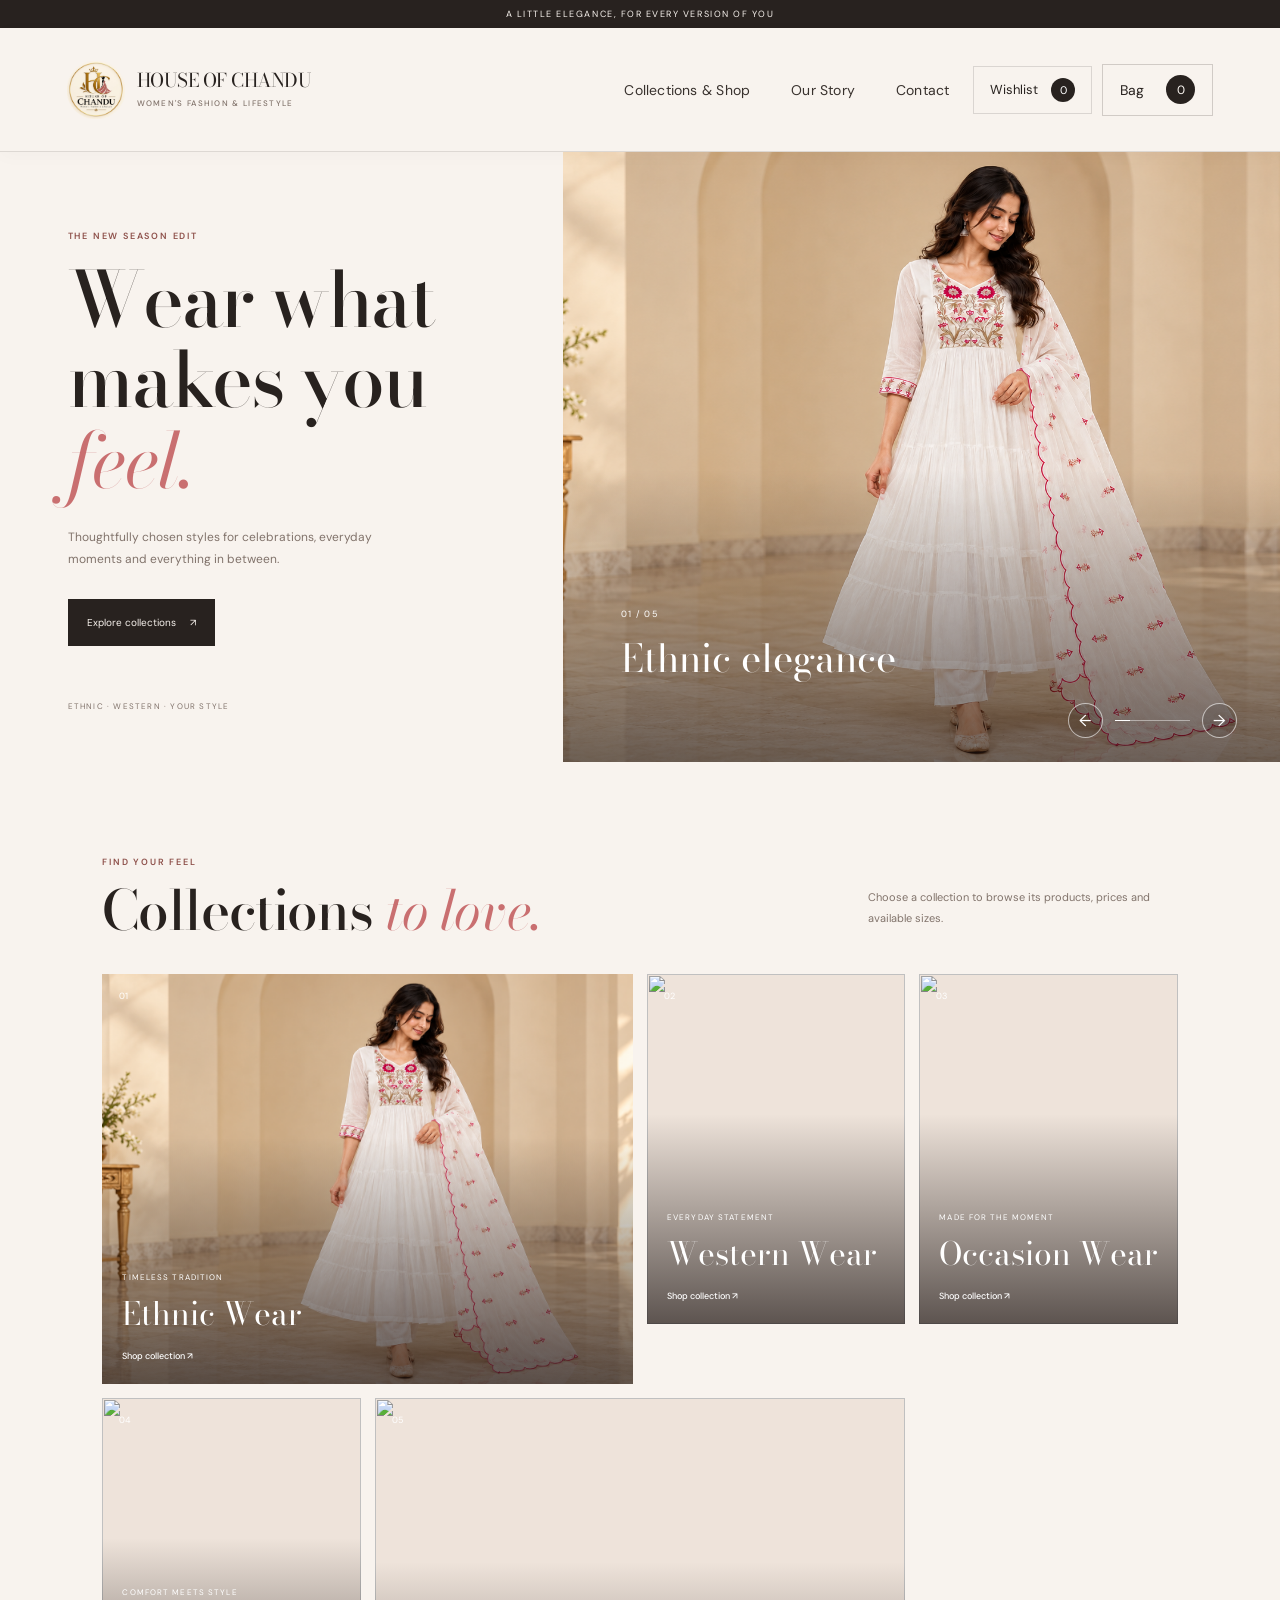
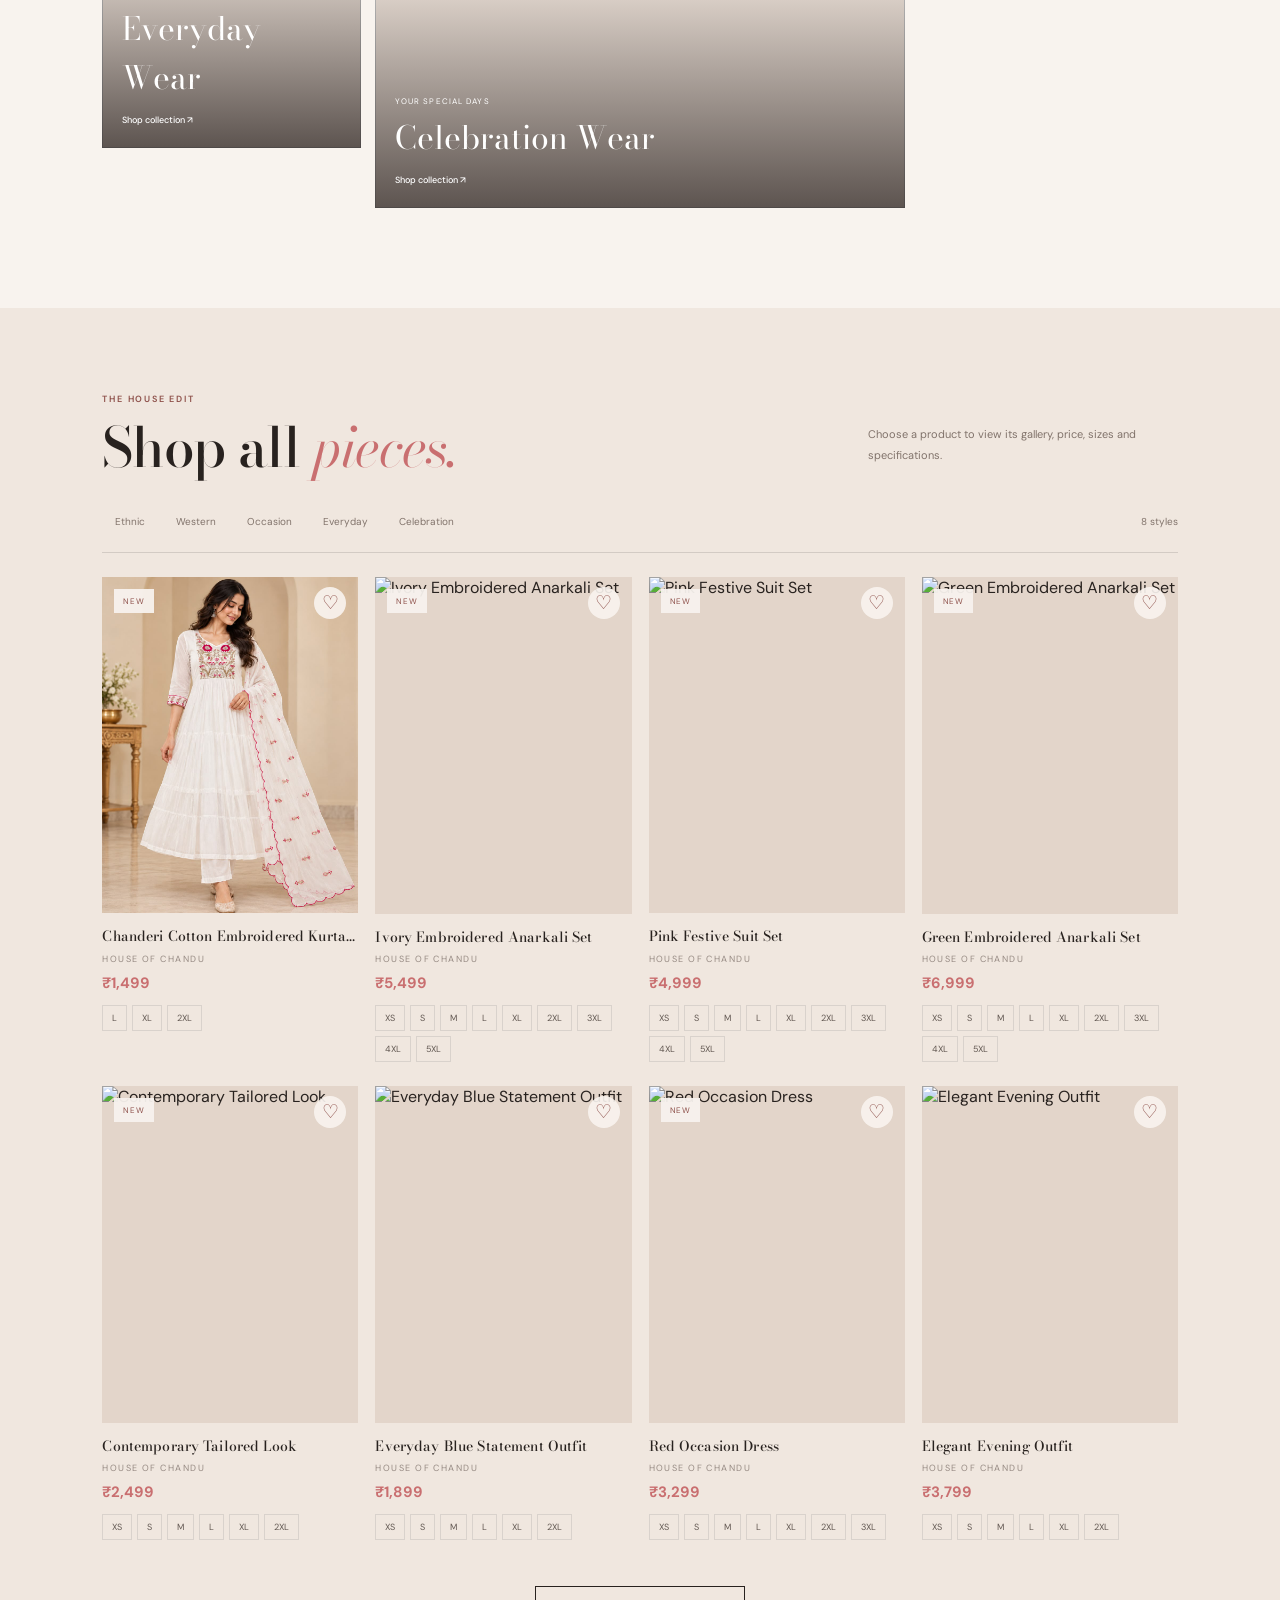
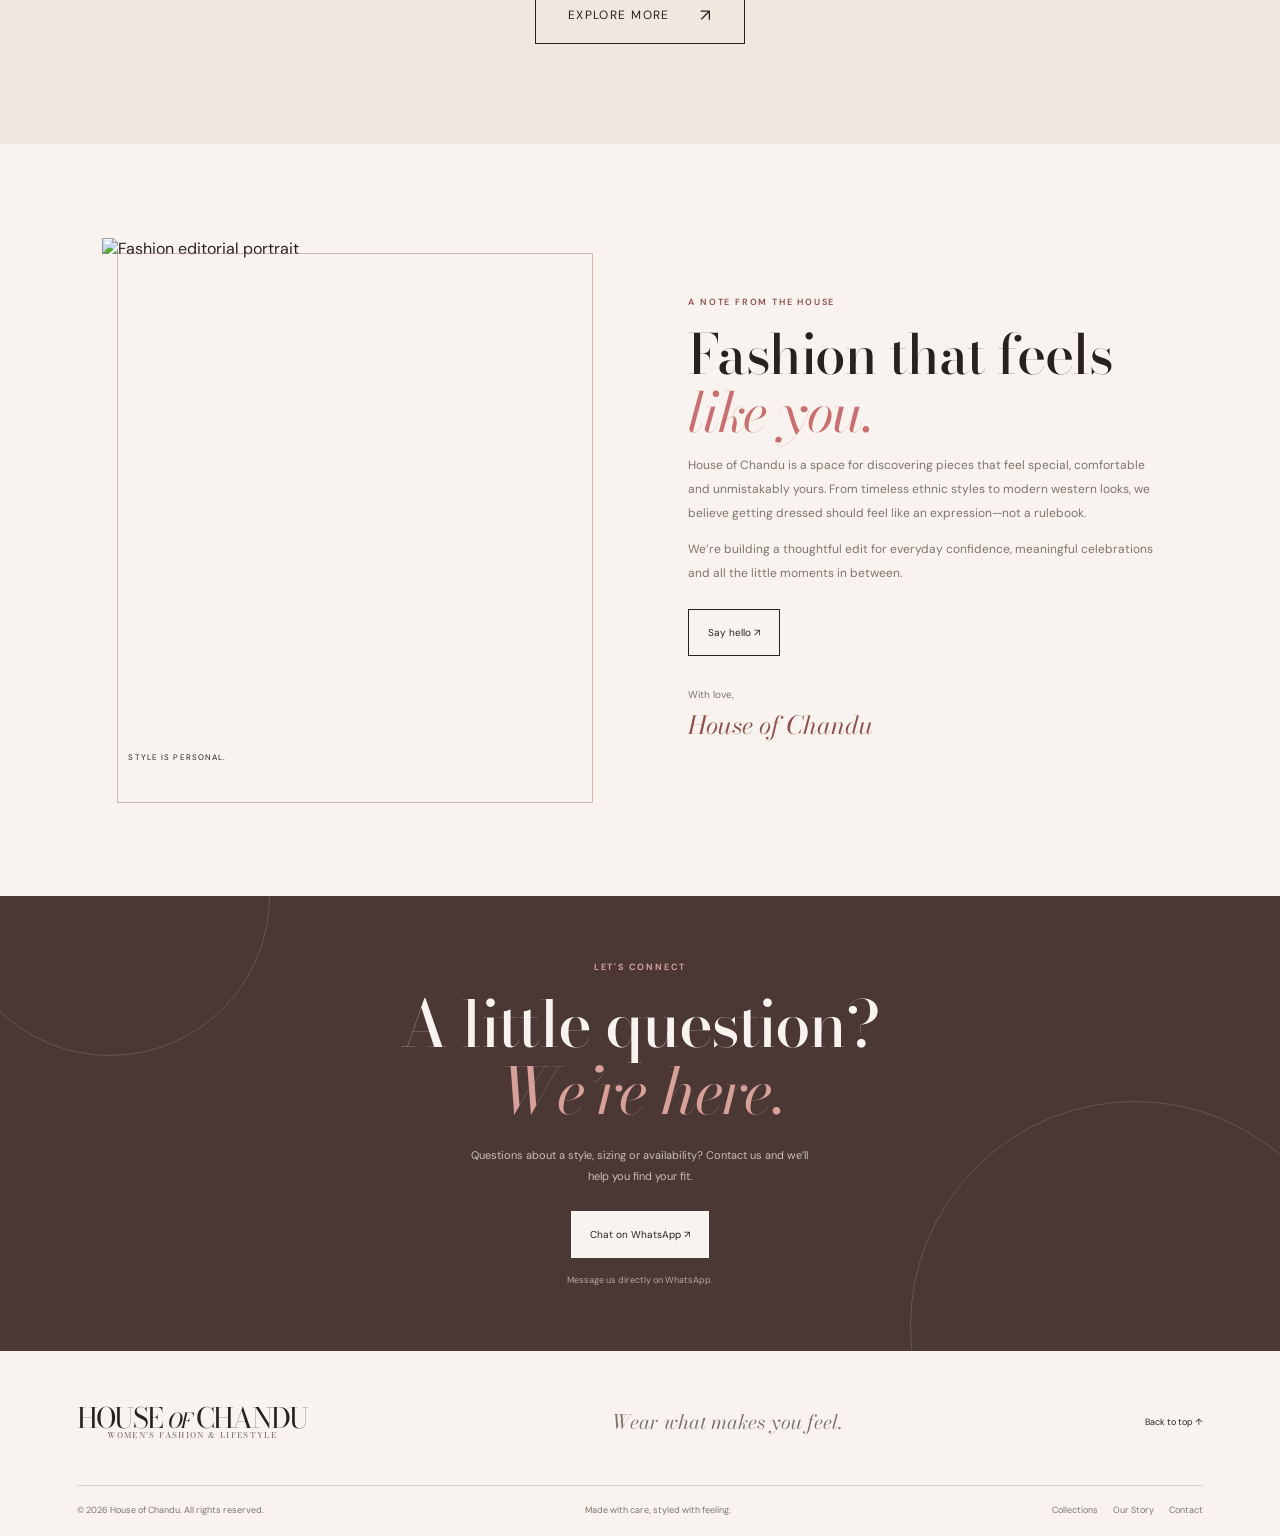
==== commit cba14262: "solved 25oct 11:17 pm" ====
--- a/index.html
+++ b/index.html
@@ -257,7 +257,6 @@
 
         <div class="listing-toolbar">
           <div class="category-tabs" id="categoryTabs">
-            <button class="category-tab active" data-category="All">All products</button>
             <button class="category-tab" data-category="Ethnic Wear">Ethnic</button>
             <button class="category-tab" data-category="Western Wear">Western</button>
             <button class="category-tab" data-category="Occasion Wear">Occasion</button>
@@ -270,17 +269,18 @@
 
         <div class="product-grid" id="productGrid"></div>
 
-        <div class="explore-more-wrap">
-          <a href="all-products.html" class="explore-more-btn">
+       
+        <div class="explore-more-wrap" id="exploreMoreWrap">
+          <button
+            type="button"
+            class="explore-more-btn"
+            id="exploreMoreButton"
+          >
             Explore More
             <span aria-hidden="true">↗</span>
-          </a>
+          </button>
         </div>
 
-        <p class="demo-note">
-          Demo catalogue: names, prices, images and stock shown here are examples only.
-          Replace them with your actual inventory before publishing.
-        </p>
 
       </div>
     </section>
@@ -543,4 +543,4 @@
   <div class="toast" id="toast" role="status" aria-live="polite"></div>
 
 </body>
-</html>+</html>
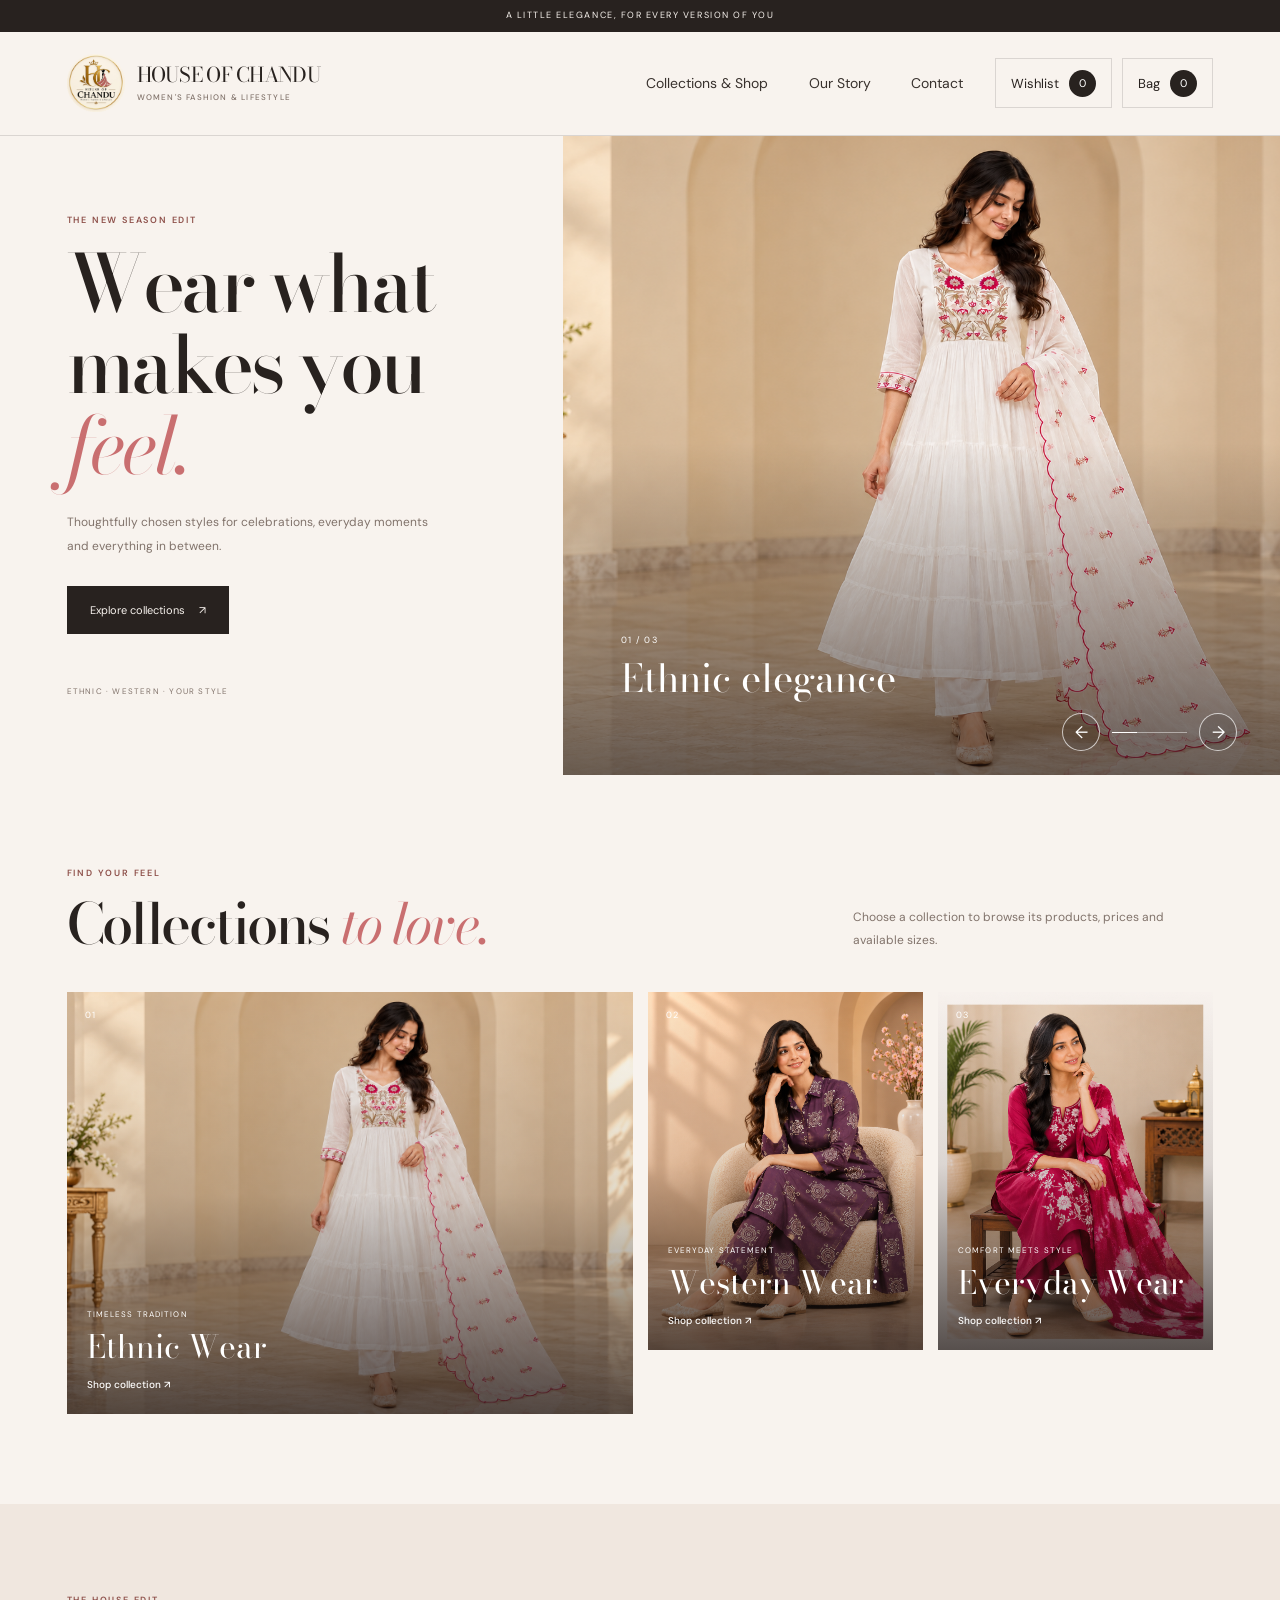
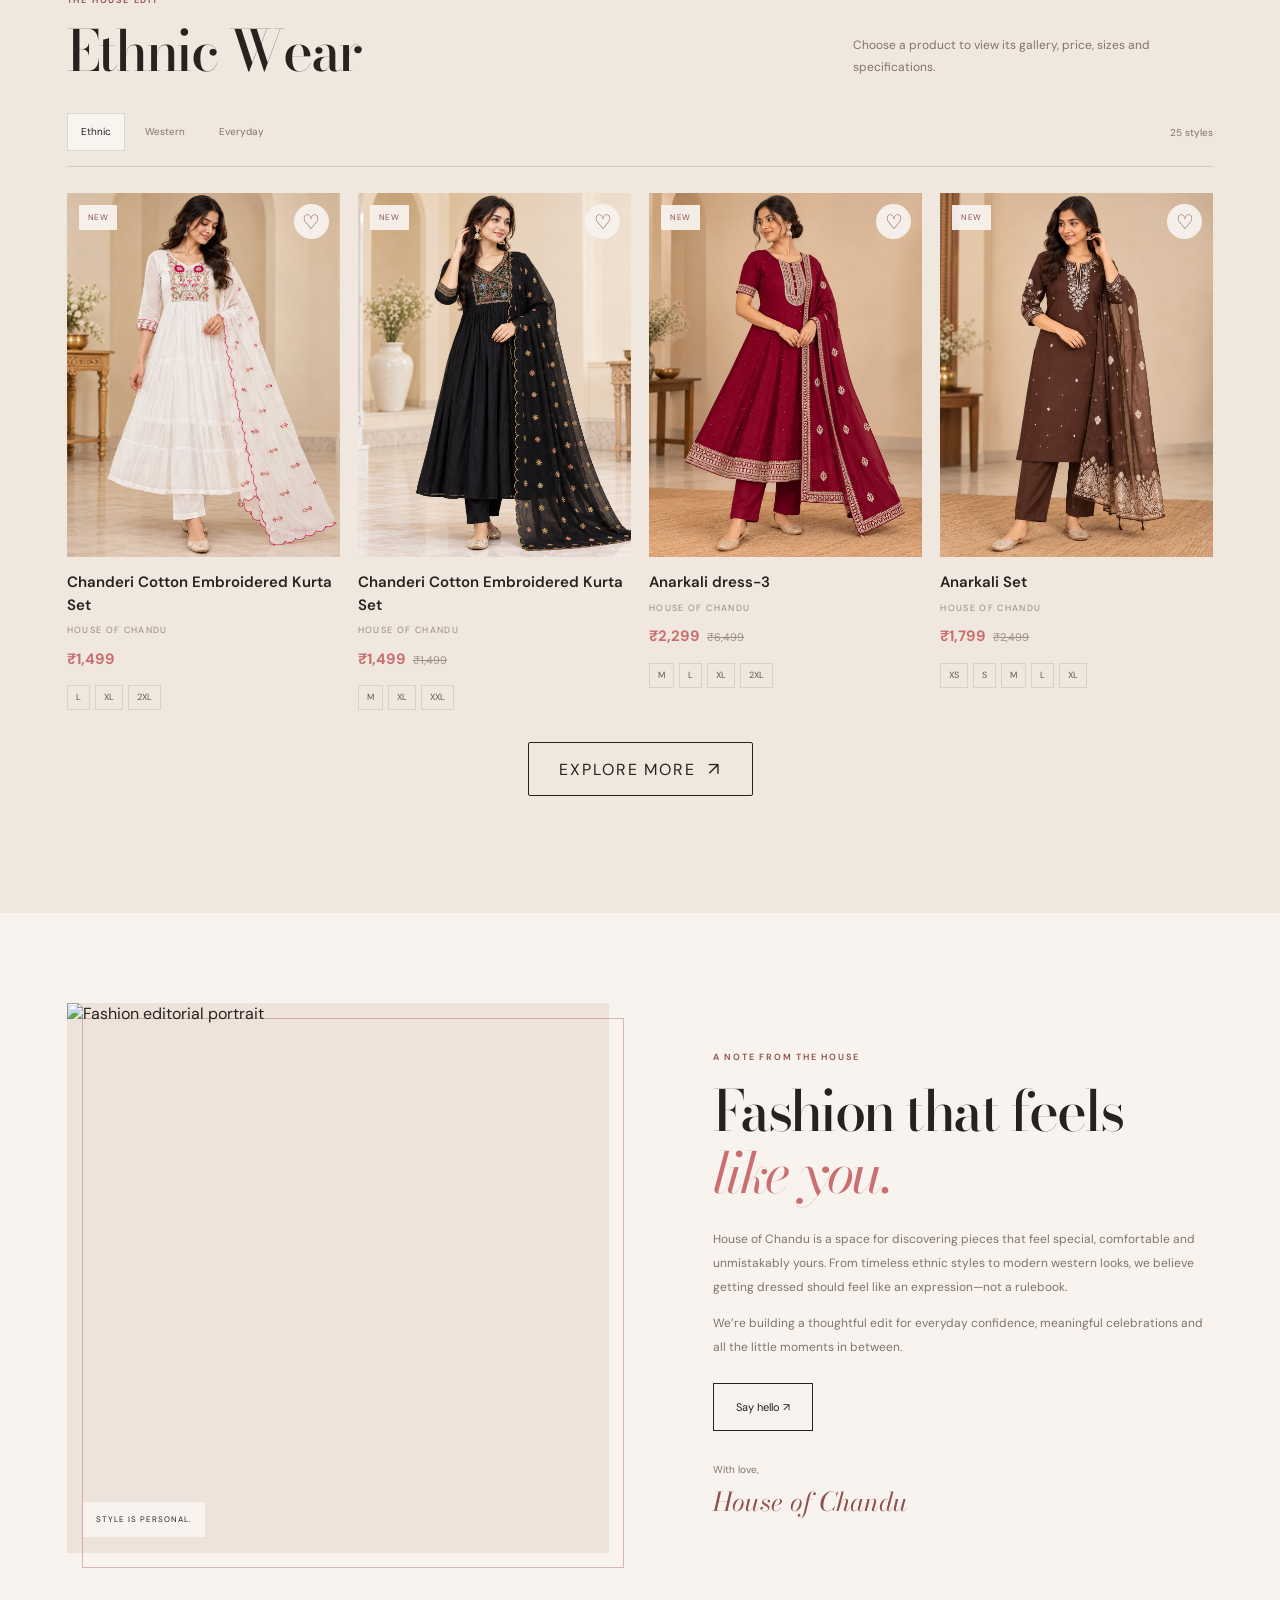
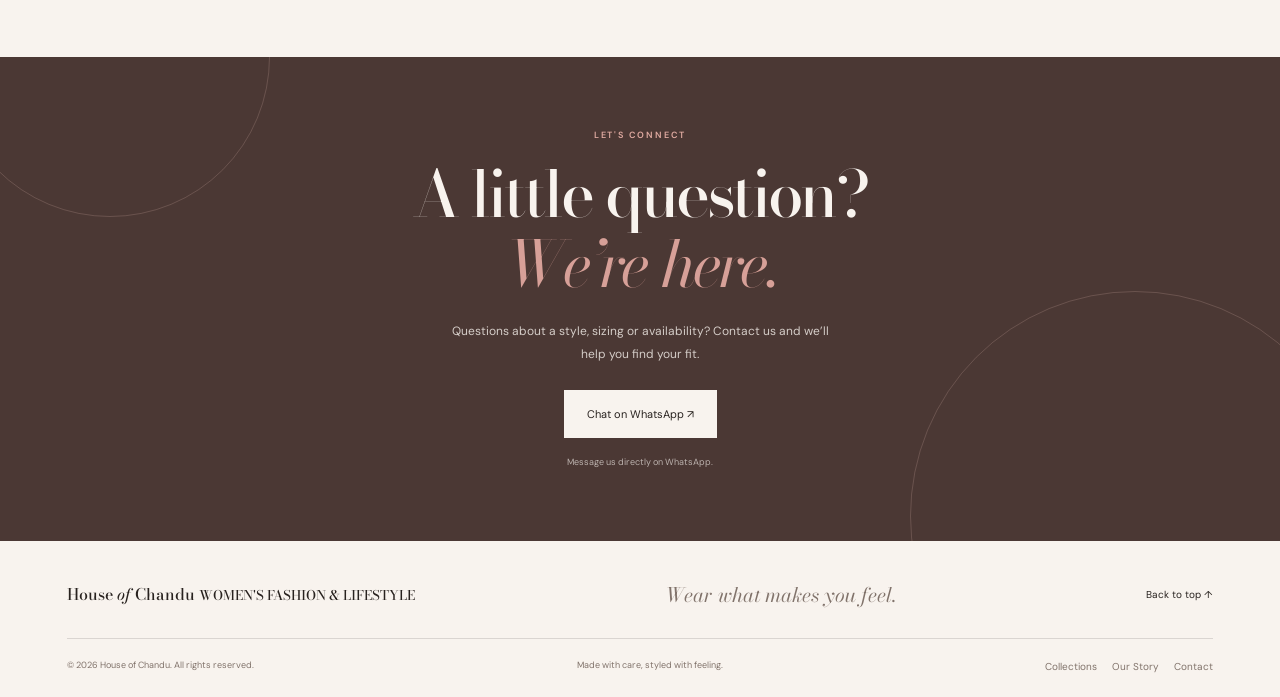
==== commit eed39e5e: "Update index.html" ====
--- a/index.html
+++ b/index.html
@@ -103,70 +103,54 @@
 
       <div class="hero-slider" id="heroSlider">
 
-        <article class="hero-slide active">
-          <img
-            src="images/hero-01.png"
-            alt="Ethnic fashion inspiration"
-          >
-          <div class="slide-caption">
-            <small>01 / 05</small>
-            <strong>Ethnic elegance</strong>
-          </div>
-        </article>
-
-        <article class="hero-slide">
-          <img
-            src="https://images.unsplash.com/photo-1483985988355-763728e1935b?auto=format&fit=crop&w=1200&q=85"
-            alt="Modern women's fashion"
-          >
-          <div class="slide-caption">
-            <small>02 / 05</small>
-            <strong>Modern classics</strong>
-          </div>
-        </article>
-
-        <article class="hero-slide">
-          <img
-            src="https://images.unsplash.com/photo-1595777457583-95e059d581b8?auto=format&fit=crop&w=1200&q=85"
-            alt="Occasion dress inspiration"
-          >
-          <div class="slide-caption">
-            <small>03 / 05</small>
-            <strong>Celebration edit</strong>
-          </div>
-        </article>
-
-        <article class="hero-slide">
-          <img
-            src="https://images.unsplash.com/photo-1485968579580-b6d095142e6e?auto=format&fit=crop&w=1200&q=85"
-            alt="Contemporary fashion"
-          >
-          <div class="slide-caption">
-            <small>04 / 05</small>
-            <strong>Everyday ease</strong>
-          </div>
-        </article>
-
-        <article class="hero-slide">
-          <img
-            src="https://images.unsplash.com/photo-1539109136881-3be0616acf4b?auto=format&fit=crop&w=1200&q=85"
-            alt="Statement fashion"
-          >
-          <div class="slide-caption">
-            <small>05 / 05</small>
-            <strong>The occasion edit</strong>
-          </div>
-        </article>
-
-        <div class="slider-controls">
-          <button id="prevSlide" type="button" aria-label="Previous slide">←</button>
-          <div class="slider-progress">
-            <span id="sliderProgress"></span>
-          </div>
-          <button id="nextSlide" type="button" aria-label="Next slide">→</button>
-        </div>
-
-      </div>
+  <!-- Slide 1: Ethnic -->
+  <article class="hero-slide active">
+    <img
+      src="images/hero-01.png"
+      alt="Ethnic fashion inspiration"
+    >
+    <div class="slide-caption">
+      <small>01 / 03</small>
+      <strong>Ethnic elegance</strong>
+    </div>
+  </article>
+
+  <!-- Slide 2: Western -->
+  <article class="hero-slide">
+    <img
+      src="images/hero-02.png"
+      alt="Modern women's fashion"
+    >
+    <div class="slide-caption">
+      <small>02 / 03</small>
+      <strong>Modern classics</strong>
+    </div>
+  </article>
+
+  <!-- Slide 3: Everyday -->
+  <article class="hero-slide">
+    <img
+      src="images/hero-03.png"
+      alt="Everyday women's fashion"
+    >
+    <div class="slide-caption">
+      <small>03 / 03</small>
+      <strong>Everyday ease</strong>
+    </div>
+  </article>
+
+  <!-- Slider Controls -->
+  <div class="slider-controls">
+    <button id="prevSlide" type="button" aria-label="Previous slide">←</button>
+
+    <div class="slider-progress">
+      <span id="sliderProgress"></span>
+    </div>
+
+    <button id="nextSlide" type="button" aria-label="Next slide">→</button>
+  </div>
+
+</div>
     </section>
 
 
@@ -197,7 +181,7 @@
         </button>
 
         <button class="collection-card" data-open-category="Western Wear">
-          <img src="https://images.unsplash.com/photo-1483985988355-763728e1935b?auto=format&fit=crop&w=900&q=85" alt="">
+          <img src="images/collection-02.png" alt="">
           <span class="collection-number">02</span>
           <span class="collection-label">
             <small>EVERYDAY STATEMENT</small>
@@ -206,19 +190,9 @@
           </span>
         </button>
 
-        <button class="collection-card" data-open-category="Occasion Wear">
-          <img src="https://images.unsplash.com/photo-1595777457583-95e059d581b8?auto=format&fit=crop&w=900&q=85" alt="">
+        <button class="collection-card" data-open-category="Everyday Wear">
+          <img src="images/collection-03.png" alt="">
           <span class="collection-number">03</span>
-          <span class="collection-label">
-            <small>MADE FOR THE MOMENT</small>
-            <strong>Occasion Wear</strong>
-            <b>Shop collection ↗</b>
-          </span>
-        </button>
-
-        <button class="collection-card" data-open-category="Everyday Wear">
-          <img src="https://images.unsplash.com/photo-1485968579580-b6d095142e6e?auto=format&fit=crop&w=900&q=85" alt="">
-          <span class="collection-number">04</span>
           <span class="collection-label">
             <small>COMFORT MEETS STYLE</small>
             <strong>Everyday Wear</strong>
@@ -226,16 +200,6 @@
           </span>
         </button>
 
-        <button class="collection-card collection-wide" data-open-category="Celebration Wear">
-          <img src="https://images.unsplash.com/photo-1539109136881-3be0616acf4b?auto=format&fit=crop&w=900&q=85" alt="">
-          <span class="collection-number">05</span>
-          <span class="collection-label">
-            <small>YOUR SPECIAL DAYS</small>
-            <strong>Celebration Wear</strong>
-            <b>Shop collection ↗</b>
-          </span>
-        </button>
-
       </div>
     </section>
 
@@ -259,9 +223,7 @@
           <div class="category-tabs" id="categoryTabs">
             <button class="category-tab" data-category="Ethnic Wear">Ethnic</button>
             <button class="category-tab" data-category="Western Wear">Western</button>
-            <button class="category-tab" data-category="Occasion Wear">Occasion</button>
             <button class="category-tab" data-category="Everyday Wear">Everyday</button>
-            <button class="category-tab" data-category="Celebration Wear">Celebration</button>
           </div>
 
           <span id="productCount" class="product-count"></span>
--- a/style.css
+++ b/style.css
@@ -1,44 +1,130 @@
-
 /* =========================================================
-   HOUSE OF CHANDU — COMPLETE WEBSITE STYLES
-   Cream, rose and editorial boutique design
+   HOUSE OF CHANDU — PREMIUM RESPONSIVE STYLES
+   PART 1 OF 5: FOUNDATION, HEADER, NAVIGATION & HERO
    ========================================================= */
 
-
 @import url('https://fonts.googleapis.com/css2?family=Bodoni+Moda:opsz,wght@6..96,400;6..96,500;6..96,600;6..96,700&family=DM+Sans:wght@400;500;600;700&display=swap');
-
-
 
 :root {
   --paper: #f8f3ee;
   --cream: #eee3da;
+  --cream-light: #fffdfa;
   --ink: #28221f;
   --muted: #81736b;
   --rose: #c96f70;
   --rose-dark: #8e514b;
   --line: rgba(40, 34, 31, 0.14);
-
-  /* Luxury fashion typography */
+  --white: #ffffff;
+
   --serif: "Bodoni Moda", "Didot", "Bodoni MT", Georgia, serif;
   --sans: "DM Sans", Arial, sans-serif;
-}
-
-/* Global typography */
-html,
-body,
+
+  --page-gutter: clamp(20px, 5.2vw, 84px);
+  --section-space: clamp(58px, 7vw, 100px);
+  --header-height: 104px;
+  --content-width: 1600px;
+
+  --transition: 0.3s ease;
+  --shadow-soft: 0 12px 40px rgba(40, 34, 31, 0.08);
+}
+
+*,
+*::before,
+*::after {
+  box-sizing: border-box;
+}
+
+html {
+  width: 100%;
+  scroll-behavior: smooth;
+  scroll-padding-top: calc(var(--header-height) + 16px);
+  -webkit-text-size-adjust: 100%;
+}
+
+body {
+  width: 100%;
+  min-width: 320px;
+  margin: 0;
+  overflow-x: clip;
+  background: var(--paper);
+  color: var(--ink);
+  font-family: var(--sans);
+  -webkit-font-smoothing: antialiased;
+  text-rendering: optimizeLegibility;
+}
+
+body.drawer-open,
+body.wishlist-open {
+  overflow: hidden;
+}
+
+main,
+section,
+header,
+footer,
+nav,
+article,
+aside,
+div {
+  min-width: 0;
+}
+
 button,
 input,
-textarea,
-select {
-  font-family: var(--sans);
-}
-
-/* Luxury serif typography */
+select,
+textarea {
+  max-width: 100%;
+  font: inherit;
+}
+
+button {
+  color: inherit;
+  cursor: pointer;
+  -webkit-tap-highlight-color: transparent;
+}
+
+a {
+  color: inherit;
+  text-decoration: none;
+  -webkit-tap-highlight-color: transparent;
+}
+
+img,
+video,
+iframe,
+svg {
+  max-width: 100%;
+}
+
+img {
+  display: block;
+}
+
+button:focus-visible,
+a:focus-visible,
+input:focus-visible,
+textarea:focus-visible,
+select:focus-visible {
+  outline: 2px solid var(--rose);
+  outline-offset: 4px;
+}
+
+[hidden] {
+  display: none !important;
+}
+
+::selection {
+  background: #e7c5bd;
+  color: var(--ink);
+}
+
 .brand,
 .hero h1,
 .section-heading h2,
+.collection-label strong,
 .collection-card h3,
 .product-title,
+.product-name,
 .detail-title,
 .story-copy h2,
 .contact-content h2,
@@ -47,317 +133,407 @@
   font-weight: 500;
 }
 
-/* Navigation and product details */
-nav a,
-.category-tab,
-.product-price,
-.detail-price,
-.field-label,
-.checkout-button {
-  font-family: var(--sans);
-}
-
-/* Brand logo text */
-.brand {
+h1,
+h2,
+h3,
+h4,
+p {
+  overflow-wrap: break-word;
+}
+
+h1,
+h2 {
+  margin: 0;
   font-family: var(--serif);
-  font-weight: 500;
-  letter-spacing: 0.14em;
+  font-weight: 400;
+  letter-spacing: -0.045em;
+}
+
+h1 {
+  font-size: clamp(48px, 6.2vw, 88px);
+  line-height: 1.02;
+}
+
+h2 {
+  font-size: clamp(36px, 4.4vw, 62px);
+  line-height: 1.1;
+}
+
+h1 em,
+h2 em {
+  color: var(--rose);
+  font-weight: 400;
+}
+
+p {
+  margin-top: 0;
+}
+
+.eyebrow {
+  margin: 0 0 16px;
+  color: var(--rose-dark);
+  font-size: 9px;
+  font-weight: 600;
+  letter-spacing: 0.2em;
+  line-height: 1.8;
   text-transform: uppercase;
 }
 
-/* Large editorial headings */
-.hero h1,
-.section-heading h2,
-.story-copy h2,
-.contact-content h2 {
-  letter-spacing: -0.025em;
-  line-height: 1.05;
-}
-
-/* Product names */
-.product-title,
-.detail-title {
-  letter-spacing: 0.01em;
-  line-height: 1.25;
-}
-
-
-* {
-  box-sizing: border-box;
-}
-
-html {
-  scroll-behavior: smooth;
-  scroll-padding-top: 95px;
-}
-
-body {
-  margin: 0;
-  background: var(--paper);
-  color: var(--ink);
-  font-family: var(--sans);
-  -webkit-font-smoothing: antialiased;
-}
-
-body.drawer-open {
-  overflow: hidden;
-}
-
-a {
-  color: inherit;
-  text-decoration: none;
-}
-
-button,
-input,
-textarea {
-  font: inherit;
-}
-
-button {
-  cursor: pointer;
-}
-
-button:focus-visible,
-a:focus-visible,
-input:focus-visible,
-textarea:focus-visible {
-  outline: 2px solid var(--rose);
-  outline-offset: 3px;
-}
-
-img {
-  display: block;
-  width: 100%;
-  height: 100%;
-  object-fit: cover;
-}
-
-[hidden] {
-  display: none !important;
-}
-
-/* ANNOUNCEMENT */
+.muted {
+  max-width: 360px;
+  color: var(--muted);
+  font-size: 12px;
+  line-height: 1.9;
+}
+
+/* Announcement bar */
 
 .announcement {
+  position: relative;
+  z-index: 30;
+  padding: 9px 14px;
   background: var(--ink);
   color: var(--paper);
   text-align: center;
-  padding: 8px 12px;
   font-size: 9px;
-  letter-spacing: .17em;
+  letter-spacing: 0.17em;
+  line-height: 1.5;
   text-transform: uppercase;
 }
 
-/* HEADER AND NAVIGATION */
+/* Remove an unwanted NEW badge if generated by a pseudo-element */
+
+.announcement::before,
+.announcement::after {
+  content: none !important;
+  display: none !important;
+}
+
+/* Header */
 
 .header {
-  height: 86px;
-  padding: 0 5%;
-  display: grid;
-  grid-template-columns: 1fr auto 1fr;
-  align-items: center;
-  gap: 22px;
   position: sticky;
   top: 0;
-  z-index: 20;
-  background: #f8f3eef5;
+  z-index: 1000;
+  display: grid;
+  grid-template-columns: minmax(0, 1fr) auto auto;
+  align-items: center;
+  gap: clamp(16px, 2.5vw, 36px);
+  width: 100%;
+  min-height: var(--header-height);
+  padding: 16px var(--page-gutter);
   border-bottom: 1px solid var(--line);
-  backdrop-filter: blur(12px);
-}
-
-.brand {
+  background: rgba(248, 243, 238, 0.97);
+  backdrop-filter: blur(14px);
+  -webkit-backdrop-filter: blur(14px);
+}
+
+/* Logo image and brand name */
+
+.logo-link {
+  display: inline-flex;
+  align-items: center;
+  justify-content: flex-start;
+  gap: 12px;
+  width: fit-content;
+  max-width: 100%;
+  color: var(--ink);
+  text-decoration: none;
+}
+
+.site-logo {
+  display: block;
+  width: 58px;
+  height: 58px;
+  flex: 0 0 58px;
+  object-fit: contain;
+}
+
+.logo-text {
   display: flex;
   flex-direction: column;
+  justify-content: center;
   gap: 5px;
-  width: max-content;
-}
-
-
-.brand {
+  min-width: 0;
+}
+
+.logo-title {
+  font-family: var(--serif);
+  font-size: clamp(18px, 1.6vw, 25px);
+  font-weight: 400;
+  letter-spacing: -0.035em;
+  line-height: 1.15;
+  white-space: nowrap;
+}
+
+.logo-subtitle {
+  color: var(--muted);
+  font-size: 8px;
+  font-weight: 500;
+  letter-spacing: 0.15em;
+  line-height: 1.5;
+}
+
+/* Support the alternate brand markup */
+
+.header .brand {
   display: flex;
   flex-direction: column;
+  align-items: flex-start;
+  justify-self: start;
+  gap: 5px;
+  width: fit-content;
+  color: var(--ink);
+  font-family: var(--serif);
+  font-weight: 500;
+  line-height: 1;
+  text-decoration: none;
+}
+
+.header .brand > span,
+.header .brand-main {
+  font-family: var(--serif);
+  font-size: clamp(23px, 2.2vw, 34px);
+  font-weight: 500;
+  letter-spacing: -0.045em;
+  line-height: 1.05;
+  white-space: nowrap;
+}
+
+.header .brand-top {
+  font-size: 11px;
+  letter-spacing: 0.22em;
+}
+
+.header .brand small {
+  color: var(--muted);
+  font-family: var(--sans);
+  font-size: 8px;
+  letter-spacing: 0.14em;
+  line-height: 1.5;
+}
+
+/* Navigation */
+
+.header nav,
+.header #mainNav,
+.header nav#mainNav {
+  display: flex;
   align-items: center;
-  gap: 0;
-  text-decoration: none;
+  justify-content: center;
+  gap: clamp(20px, 3.2vw, 48px);
+}
+
+.header nav a,
+.header #mainNav a {
+  position: relative;
+  display: inline-block;
+  padding: 9px 0;
+  color: #38312d;
+  font-size: 14px;
+  font-weight: 400;
+  line-height: 1.5;
+  white-space: nowrap;
+  transition: color var(--transition);
+}
+
+.header nav a::after,
+.header #mainNav a::after {
+  position: absolute;
+  right: 0;
+  bottom: 2px;
+  left: 0;
+  height: 1px;
+  background: var(--rose-dark);
+  content: "";
+  transform: scaleX(0);
+  transform-origin: left;
+  transition: transform var(--transition);
+}
+
+.header nav a:hover,
+.header #mainNav a:hover {
+  color: var(--rose-dark);
+}
+
+.header nav a:hover::after,
+.header #mainNav a:hover::after {
+  transform: scaleX(1);
+}
+
+/* Header actions: wishlist and bag */
+
+.header-actions {
+  display: flex;
+  align-items: center;
+  justify-content: flex-end;
+  gap: 10px;
+}
+
+.cart-trigger,
+.wishlist-trigger,
+#cartTrigger,
+#wishlistTrigger {
+  display: inline-flex;
+  align-items: center;
+  justify-content: center;
+  gap: 10px;
+  min-height: 50px;
+  padding: 0 15px;
+  border: 1px solid var(--line);
+  border-radius: 0;
+  background: transparent;
   color: var(--ink);
-  line-height: 0.9;
-}
-
-.brand-top {
-  font-family: var(--serif);
-  font-size: 14px;
-  font-weight: 500;
-  letter-spacing: 0.28em;
-  margin-bottom: 5px;
-}
-
-.brand-main {
-  font-family: var(--serif);
-  font-size: 34px;
-  font-weight: 500;
-  letter-spacing: 0.035em;
-}
-
-
-.brand > span {
-  font: 400 28px/1 var(--serif);
-  letter-spacing: -.06em;
+  font-family: var(--sans);
+  font-size: 13px;
+  font-weight: 400;
   white-space: nowrap;
-}
-
-.brand i {
-  font-size: .73em;
-}
-
-.brand small {
-  font-size: 8px;
-  letter-spacing: .17em;
-  color: var(--muted);
-}
-
-nav {
-  display: flex;
-  gap: clamp(18px, 3vw, 44px);
-}
-
-nav a,
-.cart-trigger {
-  font-size: 11px;
-  white-space: nowrap;
-}
-
-nav a {
-  transition: color .2s;
-}
-
-nav a:hover {
-  color: var(--rose-dark);
-}
-
-.cart-trigger {
-  justify-self: end;
-  background: transparent;
-  border: 1px solid var(--line);
-  padding: 12px 15px;
-}
-
-.cart-trigger span {
+  transition:
+    background var(--transition),
+    border-color var(--transition);
+}
+
+.cart-trigger:hover,
+.wishlist-trigger:hover,
+#cartTrigger:hover,
+#wishlistTrigger:hover {
+  border-color: var(--ink);
+  background: var(--cream);
+}
+
+.cart-trigger span,
+.wishlist-trigger span,
+#cartCount,
+#wishlistCount {
   display: inline-grid;
   place-items: center;
-  min-width: 20px;
-  height: 20px;
-  margin-left: 8px;
+  min-width: 27px;
+  height: 27px;
+  padding: 0 5px;
   border-radius: 50%;
   background: var(--ink);
-  color: white;
-  font-size: 10px;
-}
-
-.menu-toggle {
+  color: var(--white);
+  font-size: 11px;
+  line-height: 1;
+}
+
+.menu-toggle,
+#menuToggle {
   display: none;
 }
 
-/* SHARED BUTTONS AND HEADINGS */
+/* Shared buttons */
 
 .button {
   display: inline-flex;
   align-items: center;
   justify-content: center;
   gap: 14px;
-  min-height: 47px;
-  padding: 0 19px;
-  border: 0;
-  font-size: 10px;
-  transition: transform .2s, background .2s, color .2s;
+  min-height: 48px;
+  padding: 0 22px;
+  border: 1px solid transparent;
+  font-family: var(--sans);
+  font-size: 11px;
+  transition:
+    transform var(--transition),
+    background var(--transition),
+    color var(--transition);
 }
 
 .button:hover {
   transform: translateY(-2px);
 }
 
+.button.dark,
 .dark {
   background: var(--ink);
   color: var(--paper);
 }
 
+.button.dark:hover,
 .dark:hover {
   background: var(--rose-dark);
 }
 
-.eyebrow {
-  margin: 0 0 18px;
-  color: var(--rose-dark);
-  font-size: 9px;
-  font-weight: 600;
-  letter-spacing: .2em;
-}
-
-h1,
-h2 {
-  font-family: var(--serif);
-  font-weight: 400;
-  letter-spacing: -.055em;
-  margin: 0;
-}
-
-h1 {
-  font-size: clamp(55px, 6vw, 86px);
-  line-height: .99;
-}
-
-h1 em,
-h2 em {
-  color: var(--rose);
-  font-weight: 400;
-}
-
-/* HERO */
+.button.outline,
+.outline {
+  border-color: var(--ink);
+  background: transparent;
+  color: var(--ink);
+}
+
+.button.outline:hover,
+.outline:hover {
+  background: var(--ink);
+  color: var(--white);
+}
+
+.button.light,
+.light {
+  background: var(--paper);
+  color: var(--ink);
+}
+
+/* Hero section */
 
 .hero {
+  display: grid;
+  grid-template-columns: minmax(0, 0.88fr) minmax(0, 1.12fr);
+  width: 100%;
   min-height: 610px;
-  display: grid;
-  grid-template-columns: 44% 56%;
   overflow: hidden;
 }
 
 .hero-copy {
-  padding: 75px 8% 40px 12%;
   display: flex;
   flex-direction: column;
   align-items: flex-start;
   justify-content: center;
+  padding: clamp(50px, 6vw, 86px) clamp(28px, 5.2vw, 84px);
+}
+
+.hero-copy h1 {
+  max-width: 650px;
 }
 
 .hero-text {
-  max-width: 330px;
+  max-width: 380px;
   margin: 24px 0 28px;
   color: var(--muted);
   font-size: 12px;
-  line-height: 1.9;
+  line-height: 1.95;
 }
 
 .hero-note {
-  margin-top: 55px;
+  margin: 50px 0 0;
   color: var(--muted);
   font-size: 8px;
-  letter-spacing: .15em;
+  letter-spacing: 0.15em;
+  line-height: 1.8;
+  text-transform: uppercase;
 }
 
 .hero-slider {
   position: relative;
+  min-width: 0;
   min-height: 610px;
+  overflow: hidden;
   background: #d6c3b7;
-  overflow: hidden;
 }
 
 .hero-slide {
   position: absolute;
   inset: 0;
+  width: 100%;
+  height: 100%;
+  overflow: hidden;
   opacity: 0;
   visibility: hidden;
-  transform: scale(1.03);
-  transition: opacity .8s, transform 5s, visibility .8s;
+  transform: scale(1.025);
+  transition:
+    opacity 0.8s ease,
+    transform 5s ease,
+    visibility 0.8s ease;
 }
 
 .hero-slide.active {
@@ -366,351 +542,572 @@
   transform: scale(1);
 }
 
-.hero-slide::after {
-  content: "";
+.hero-slide img {
   position: absolute;
   inset: 0;
-  background: linear-gradient(0deg, #19120f99, transparent 48%);
-}
-
-.hero-slide img {
+  width: 100%;
+  height: 100%;
+  object-fit: cover;
   object-position: center 35%;
+}
+
+.hero-slide::after {
+  position: absolute;
+  inset: 0;
+  z-index: 1;
+  background: linear-gradient(
+    0deg,
+    rgba(25, 18, 15, 0.62),
+    transparent 52%
+  );
+  content: "";
+  pointer-events: none;
 }
 
 .slide-caption {
   position: absolute;
-  z-index: 1;
+  z-index: 2;
+  right: 8%;
+  bottom: 75px;
   left: 8%;
-  bottom: 75px;
-  color: white;
   display: flex;
   flex-direction: column;
-  gap: 9px;
+  gap: 10px;
+  color: var(--white);
 }
 
 .slide-caption small {
   font-size: 9px;
-  letter-spacing: .15em;
+  letter-spacing: 0.15em;
 }
 
 .slide-caption strong {
-  font: 400 clamp(28px, 3vw, 43px) var(--serif);
+  font-family: var(--serif);
+  font-size: clamp(29px, 3vw, 46px);
+  font-weight: 400;
+  line-height: 1.15;
 }
 
 .slider-controls {
   position: absolute;
-  z-index: 2;
   right: 6%;
   bottom: 24px;
+  z-index: 3;
   display: flex;
   align-items: center;
   gap: 12px;
 }
 
 .slider-controls button {
-  width: 35px;
-  height: 35px;
-  border: 1px solid #ffffff99;
+  display: grid;
+  place-items: center;
+  width: 38px;
+  height: 38px;
+  border: 1px solid rgba(255, 255, 255, 0.7);
   border-radius: 50%;
-  background: #2222;
-  color: white;
+  background: rgba(34, 34, 34, 0.12);
+  color: var(--white);
+  font-size: 17px;
+  transition: background var(--transition);
+}
+
+.slider-controls button:hover {
+  background: rgba(255, 255, 255, 0.2);
 }
 
 .slider-progress {
   width: 75px;
   height: 1px;
-  background: #ffffff70;
+  background: rgba(255, 255, 255, 0.45);
 }
 
 .slider-progress span {
   display: block;
+  width: 20%;
   height: 1px;
-  width: 20%;
-  background: white;
-  transition: width .3s;
-}
-
-/* COLLECTIONS */
+  background: var(--white);
+  transition: width var(--transition);
+}
+
+/* =========================================================
+   PART 2 OF 5: COLLECTIONS, SHOP & PRODUCT CARDS
+   ========================================================= */
+
+/* Shared section spacing */
 
 .section {
-  padding: 94px 8%;
+  width: 100%;
+  max-width: var(--content-width);
+  margin: 0 auto;
+  padding: var(--section-space) var(--page-gutter);
 }
 
 .section-heading {
   display: flex;
-  align-items: end;
+  align-items: flex-end;
   justify-content: space-between;
   gap: 30px;
-  margin-bottom: 34px;
+  margin-bottom: 36px;
 }
 
 .section-heading .eyebrow {
-  margin-bottom: 14px;
-}
-
-h2 {
-  font-size: clamp(39px, 4.3vw, 60px);
-  line-height: 1.08;
-}
-
-.muted {
-  max-width: 310px;
-  color: var(--muted);
-  font-size: 11px;
-  line-height: 1.9;
-}
+  margin-bottom: 13px;
+}
+
+.section-heading h2 {
+  max-width: 760px;
+}
+
+.section-heading > p,
+.section-heading .muted {
+  margin-bottom: 4px;
+}
+
+/* Collections */
 
 .collections-section {
-  padding-bottom: 100px;
+  padding-bottom: var(--section-space);
 }
 
 .collection-grid {
   display: grid;
   grid-template-columns: repeat(4, minmax(0, 1fr));
-  gap: 14px;
+  gap: 15px;
 }
 
 .collection-card {
-  height: 350px;
   position: relative;
+  display: block;
+  width: 100%;
+  height: clamp(260px, 28vw, 380px);
+  min-width: 0;
+  padding: 0;
   overflow: hidden;
   border: 0;
-  padding: 0;
-  text-align: left;
   background: var(--cream);
   isolation: isolate;
+  text-align: left;
 }
 
 .collection-card.collection-wide {
   grid-column: span 2;
-  height: 410px;
+  height: clamp(300px, 33vw, 430px);
 }
 
 .collection-card img {
   position: absolute;
   inset: 0;
-  transition: transform .7s;
+  width: 100%;
+  height: 100%;
+  object-fit: cover;
+  object-position: center;
+  transition: transform 0.8s ease;
 }
 
 .collection-card:hover img {
-  transform: scale(1.05);
+  transform: scale(1.045);
 }
 
 .collection-card::after {
-  content: "";
   position: absolute;
   inset: 0;
-  background: linear-gradient(0deg, #19110fae, transparent 60%);
+  z-index: 0;
+  background: linear-gradient(
+    0deg,
+    rgba(25, 17, 15, 0.72) 0%,
+    rgba(25, 17, 15, 0.12) 52%,
+    transparent 100%
+  );
+  content: "";
+  pointer-events: none;
 }
 
 .collection-number {
   position: absolute;
+  top: 17px;
+  left: 18px;
   z-index: 1;
-  top: 16px;
-  left: 17px;
-  color: white;
+  color: var(--white);
   font-size: 9px;
+  letter-spacing: 0.12em;
 }
 
 .collection-label {
   position: absolute;
+  right: 16px;
+  bottom: 23px;
+  left: 20px;
   z-index: 1;
-  left: 20px;
-  right: 15px;
-  bottom: 22px;
-  color: white;
   display: flex;
   flex-direction: column;
   align-items: flex-start;
-  gap: 7px;
+  gap: 8px;
+  color: var(--white);
 }
 
 .collection-label small {
   font-size: 8px;
-  letter-spacing: .14em;
-}
-
-.collection-label strong {
-  font: clamp(24px, 2.5vw, 34px) var(--serif);
+  letter-spacing: 0.14em;
+  line-height: 1.6;
+  text-transform: uppercase;
+}
+
+.collection-label strong,
+.collection-card h3 {
+  font-family: var(--serif);
+  font-size: clamp(23px, 2.5vw, 36px);
+  font-weight: 400;
+  line-height: 1.15;
 }
 
 .collection-label b {
-  font-size: 9px;
+  margin-top: 5px;
+  font-size: 10px;
   font-weight: 500;
-  margin-top: 5px;
-}
-
-/* SHOP SECTION AND CATEGORY FILTERS */
+}
+
+/* Shop section */
 
 .shop-section {
+  width: 100%;
   background: #f0e7df;
 }
 
 .shop-section > .section {
-  padding-top: 85px;
-  padding-bottom: 80px;
+  padding-top: clamp(55px, 7vw, 88px);
+  padding-bottom: clamp(55px, 7vw, 85px);
 }
 
 .shop-heading {
-  margin-bottom: 28px;
+  margin-bottom: 30px;
 }
 
 .listing-toolbar {
   display: flex;
   align-items: center;
   justify-content: space-between;
-  gap: 16px;
-  margin-bottom: 24px;
-  padding-bottom: 14px;
+  gap: 20px;
+  margin-bottom: 26px;
+  padding-bottom: 15px;
   border-bottom: 1px solid var(--line);
 }
 
-.category-tabs {
+.category-tabs,
+#categoryTabs {
   display: flex;
-  gap: 5px;
   flex-wrap: wrap;
+  align-items: center;
+  gap: 6px;
+  min-width: 0;
 }
 
 .category-tab {
-  padding: 9px 12px;
+  flex: 0 0 auto;
+  min-height: 38px;
+  padding: 9px 13px;
   border: 1px solid transparent;
   background: transparent;
   color: var(--muted);
   font-size: 10px;
-  transition: background .2s, color .2s;
+  line-height: 1.4;
+  white-space: nowrap;
+  transition:
+    border-color var(--transition),
+    background var(--transition),
+    color var(--transition);
 }
 
 .category-tab:hover,
 .category-tab.active {
   border-color: var(--line);
-  background: #ffffff70;
+  background: rgba(255, 255, 255, 0.55);
   color: var(--ink);
 }
 
 .product-count {
+  flex-shrink: 0;
+  color: var(--muted);
   font-size: 10px;
-  color: var(--muted);
   white-space: nowrap;
 }
 
-/* PRODUCT GRID */
-
-.product-grid {
+/* Product grid */
+
+.product-grid,
+#productGrid {
   display: grid;
   grid-template-columns: repeat(4, minmax(0, 1fr));
-  gap: 24px 17px;
-}
-
-.product-card {
+  align-items: start;
+  gap: 35px 18px;
+  width: 100%;
+}
+
+.product-card,
+#productGrid .product-card {
+  position: relative;
+  display: block;
+  width: 100%;
   min-width: 0;
   cursor: pointer;
 }
 
+/* Support both original and updated JavaScript card structures */
+
+.product-image-wrap {
+  position: relative;
+  width: 100%;
+  overflow: hidden;
+  background: #e3d5ca;
+  aspect-ratio: 3 / 4;
+}
+
 .product-image {
   position: relative;
-  aspect-ratio: .76;
+  width: 100%;
   overflow: hidden;
   background: #e3d5ca;
-}
-
-.product-image img {
-  transition: transform .6s;
-}
-
-.product-card:hover .product-image img {
-  transform: scale(1.04);
+  aspect-ratio: 3 / 4;
+}
+
+.product-image img,
+.product-image-wrap img {
+  display: block;
+  width: 100%;
+  height: 100%;
+  object-fit: cover;
+  object-position: center top;
+  transition: transform 0.65s ease;
+}
+
+.product-card:hover .product-image img,
+.product-card:hover .product-image-wrap img {
+  transform: scale(1.035);
 }
 
 .product-badge {
   position: absolute;
   top: 12px;
   left: 12px;
+  z-index: 2;
+  max-width: calc(100% - 65px);
   padding: 7px 9px;
-  background: #f8f3eef0;
+  background: rgba(248, 243, 238, 0.94);
   color: var(--rose-dark);
   font-size: 8px;
-  letter-spacing: .1em;
+  letter-spacing: 0.08em;
+  line-height: 1.4;
+  text-transform: uppercase;
 }
 
 .product-heart {
   position: absolute;
-  right: 12px;
-  top: 10px;
-  width: 32px;
-  height: 32px;
+  top: 11px;
+  right: 11px;
+  z-index: 4;
+  display: grid;
+  place-items: center;
+  width: 35px;
+  height: 35px;
+  padding: 0;
   border: 0;
   border-radius: 50%;
-  background: #f8f3eee8;
-  font-size: 19px;
+  background: rgba(248, 243, 238, 0.94);
   color: var(--rose-dark);
+  font-size: 20px;
+  line-height: 1;
+  transition:
+    background var(--transition),
+    color var(--transition),
+    transform var(--transition);
 }
 
 .product-heart:hover {
-  color: var(--rose);
-}
-
-.product-meta {
-  padding-top: 13px;
-}
-
-.product-title {
-  margin: 0 0 6px;
-  font-size: 14px;
-  font-weight: 500;
-  line-height: 1.45;
-  white-space: nowrap;
-  overflow: hidden;
-  text-overflow: ellipsis;
+  transform: scale(1.06);
+}
+
+.product-heart.selected,
+.product-heart[aria-pressed="true"] {
+  color: #b94f5c;
+}
+
+/* Product information — original and updated class names */
+
+.product-meta,
+.product-info {
+  min-width: 0;
+  padding-top: 14px;
+}
+
+.product-title,
+.product-name {
+  margin: 0 0 7px;
+  color: var(--ink);
+  font-family: var(--sans);
+  font-size: 15px;
+  font-weight: 600;
+  line-height: 1.5;
+  overflow-wrap: anywhere;
 }
 
 .product-brand {
-  margin: 0 0 8px;
+  margin: 0 0 10px;
   color: #968a83;
   font-size: 9px;
-  letter-spacing: .16em;
+  letter-spacing: 0.15em;
+  line-height: 1.6;
+  text-transform: uppercase;
 }
 
 .product-price {
+  display: flex;
+  flex-wrap: wrap;
+  align-items: baseline;
+  gap: 7px;
+  margin-top: 9px;
   color: var(--rose);
   font-size: 15px;
   font-weight: 700;
+  line-height: 1.5;
 }
 
 .old-price {
-  margin-left: 7px;
   color: #9b9089;
   font-size: 11px;
+  font-weight: 400;
   text-decoration: line-through;
-  font-weight: 400;
-}
-
+}
+
+.product-sizes,
 .size-preview {
   display: flex;
   flex-wrap: wrap;
+  align-items: center;
   gap: 5px;
   margin-top: 12px;
 }
 
+.product-size,
 .size-chip {
-  padding: 6px 9px;
+  display: inline-flex;
+  align-items: center;
+  justify-content: center;
+  min-height: 25px;
+  padding: 5px 8px;
   border: 1px solid #d9d2cc;
   background: transparent;
   color: #625852;
   font-size: 9px;
+  line-height: 1.2;
 }
 
 .demo-note {
-  margin: 25px 0 0;
+  margin: 28px 0 0;
   color: var(--muted);
   font-size: 10px;
-  line-height: 1.7;
-}
-
-/* PRODUCT DETAIL */
+  line-height: 1.8;
+}
+
+/* Explore More — supports button or link */
+
+.explore-more-wrap {
+  display: flex;
+  justify-content: center;
+  width: 100%;
+  margin: 38px auto 15px;
+  padding: 0 12px;
+}
+
+.explore-more-wrap[hidden] {
+  display: none !important;
+}
+
+.explore-more-btn {
+  display: inline-flex;
+  align-items: center;
+  justify-content: center;
+  gap: 25px;
+  min-width: 225px;
+  min-height: 52px;
+  padding: 15px 25px;
+  border: 1px solid var(--ink);
+  background: transparent;
+  color: var(--ink);
+  font-family: var(--sans);
+  font-size: 11px;
+  font-weight: 500;
+  letter-spacing: 0.12em;
+  line-height: 1.5;
+  text-align: center;
+  text-transform: uppercase;
+  cursor: pointer;
+  transition:
+    background var(--transition),
+    color var(--transition),
+    border-color var(--transition);
+}
+
+.explore-more-btn span {
+  font-size: 18px;
+  transition: transform var(--transition);
+}
+
+.explore-more-btn:hover {
+  border-color: var(--ink);
+  background: var(--ink);
+  color: var(--paper);
+}
+
+.explore-more-btn:hover span {
+  transform: translate(3px, -3px);
+}
+
+/* Empty product state */
+
+.empty-products,
+.product-grid:empty::after {
+  color: var(--muted);
+  font-size: 13px;
+  line-height: 1.8;
+}
+
+.product-grid:empty::after {
+  grid-column: 1 / -1;
+  padding: 35px 0;
+  content: "Products will appear here soon.";
+}
+
+/* All-products page */
+
+.all-products-intro {
+  padding: 55px var(--page-gutter) 25px;
+}
+
+.all-products-intro .section-heading {
+  max-width: var(--content-width);
+  margin: 0 auto 25px;
+}
+
+.all-products-intro .section-heading h1 {
+  font-size: clamp(40px, 5vw, 70px);
+}
+
+.all-products-intro .section-heading > p:last-child {
+  max-width: 480px;
+  color: var(--muted);
+  font-size: 12px;
+  line-height: 1.9;
+}
+
+/* =========================================================
+   PART 3 OF 5: PRODUCT DETAILS, STORY, CONTACT & FOOTER
+   ========================================================= */
+
+/* Product details */
 
 .product-detail-section {
-  padding: 22px 5% 90px;
-  background: #fffdfa;
+  width: 100%;
+  padding: 25px var(--page-gutter) 90px;
+  background: var(--cream-light);
 }
 
 .product-detail-section[hidden] {
@@ -725,41 +1122,49 @@
 }
 
 .detail-back button {
+  padding: 0;
   border: 0;
-  background: none;
+  background: transparent;
   color: var(--ink);
-  padding: 0;
   font-size: 11px;
 }
 
 .product-detail {
+  display: grid;
+  grid-template-columns: minmax(0, 1.05fr) minmax(0, 0.95fr);
+  align-items: start;
+  gap: clamp(28px, 5vw, 75px);
+  width: 100%;
   max-width: 1400px;
   margin: 0 auto;
-  display: grid;
-  grid-template-columns: minmax(0, 1.05fr) minmax(360px, .95fr);
-  gap: 5%;
-}
+}
+
+/* Product image gallery */
 
 .detail-gallery {
   display: grid;
-  grid-template-columns: 78px 1fr;
+  grid-template-columns: 78px minmax(0, 1fr);
+  align-items: start;
   gap: 14px;
-  align-self: start;
+  min-width: 0;
 }
 
 .detail-thumbnails {
   display: flex;
   flex-direction: column;
   gap: 10px;
+  min-width: 0;
 }
 
 .detail-thumb {
+  display: block;
   width: 78px;
   height: 100px;
+  flex-shrink: 0;
   padding: 0;
+  overflow: hidden;
   border: 1px solid transparent;
   background: #f3eee9;
-  overflow: hidden;
 }
 
 .detail-thumb.active {
@@ -767,50 +1172,69 @@
 }
 
 .detail-thumb img {
+  width: 100%;
+  height: 100%;
   object-fit: cover;
 }
 
 .detail-main-image {
-  aspect-ratio: .78;
-  max-height: 850px;
+  position: relative;
+  width: 100%;
+  max-height: 900px;
+  overflow: hidden;
   background: #f3eee9;
+  aspect-ratio: 3 / 4;
 }
 
 .detail-main-image img {
+  width: 100%;
+  height: 100%;
   object-fit: cover;
 }
 
+/* Product information */
+
 .detail-info {
-  padding: 10px 0;
+  min-width: 0;
+  padding: 8px 0;
 }
 
 .detail-brand {
-  margin: 0 0 12px;
+  margin: 0 0 13px;
   color: #8b817a;
   font-size: 10px;
-  letter-spacing: .2em;
+  letter-spacing: 0.2em;
+  line-height: 1.7;
+  text-transform: uppercase;
 }
 
 .detail-title {
-  font: 400 clamp(25px, 2.5vw, 36px)/1.35 var(--sans);
-  letter-spacing: .02em;
-  text-transform: uppercase;
+  margin: 0;
+  font-family: var(--serif);
+  font-size: clamp(28px, 3vw, 43px);
+  font-weight: 400;
+  letter-spacing: -0.025em;
+  line-height: 1.2;
+  overflow-wrap: anywhere;
 }
 
 .detail-price {
-  margin: 15px 0 5px;
-  font-size: 22px;
+  margin: 18px 0 6px;
+  color: var(--rose);
+  font-size: 23px;
+  font-weight: 600;
 }
 
 .tax-note {
+  color: var(--muted);
   font-size: 11px;
-  color: var(--muted);
+  line-height: 1.7;
 }
 
 .detail-rule {
+  margin: 25px 0;
   border: 0;
   border-top: 1px solid var(--line);
-  margin: 25px 0;
 }
 
 .field-label {
@@ -820,18 +1244,21 @@
   gap: 12px;
   margin-bottom: 12px;
   font-size: 10px;
-  letter-spacing: .12em;
+  font-weight: 600;
+  letter-spacing: 0.12em;
+  line-height: 1.6;
   text-transform: uppercase;
 }
 
 .size-guide {
+  padding: 0;
   border: 0;
-  background: none;
+  background: transparent;
   color: var(--rose);
   font-size: 11px;
-  font-weight: 600;
+  font-weight: 500;
+  letter-spacing: 0;
   text-transform: none;
-  letter-spacing: 0;
 }
 
 .size-options {
@@ -842,53 +1269,75 @@
 
 .size-option {
   min-width: 48px;
-  height: 43px;
-  padding: 0 12px;
+  min-height: 43px;
+  padding: 8px 12px;
   border: 1px solid #ddd7d1;
-  background: white;
+  background: var(--white);
   color: var(--ink);
   font-size: 12px;
+  transition:
+    border-color var(--transition),
+    background var(--transition),
+    color var(--transition);
+}
+
+.size-option:hover {
+  border-color: var(--rose);
 }
 
 .size-option.selected {
+  border-color: var(--rose);
   background: var(--rose);
-  border-color: var(--rose);
-  color: white;
+  color: var(--white);
 }
 
 .size-option:disabled {
-  opacity: .35;
+  opacity: 0.4;
   text-decoration: line-through;
   cursor: not-allowed;
 }
 
 .detail-error {
   min-height: 17px;
-  margin: 8px 0;
+  margin: 9px 0;
   color: #a53e3e;
   font-size: 11px;
+  line-height: 1.6;
 }
 
 .detail-actions {
   display: grid;
-  grid-template-columns: 50px 1fr;
+  grid-template-columns: 52px minmax(0, 1fr);
   gap: 10px;
-  margin: 14px 0 22px;
+  margin: 17px 0 22px;
 }
 
 .wishlist-detail {
+  display: grid;
+  place-items: center;
+  min-height: 50px;
   border: 1px solid var(--line);
-  background: white;
-  font-size: 22px;
+  background: var(--white);
+  color: var(--rose-dark);
+  font-size: 23px;
+}
+
+.wishlist-detail.selected {
+  color: #b94f5c;
 }
 
 .add-cart {
   width: 100%;
+  min-height: 50px;
+  padding: 12px 18px;
+  border: 0;
   background: var(--rose);
-  color: white;
+  color: var(--white);
   font-size: 11px;
   font-weight: 600;
-  letter-spacing: .14em;
+  letter-spacing: 0.13em;
+  text-transform: uppercase;
+  transition: background var(--transition);
 }
 
 .add-cart:hover {
@@ -899,142 +1348,162 @@
   display: grid;
   gap: 12px;
   margin: 20px 0;
+  color: #625952;
   font-size: 12px;
-  color: #625952;
+  line-height: 1.6;
 }
 
 .shipping-note span::before {
-  content: "✓";
   margin-right: 10px;
   color: var(--rose-dark);
+  content: "✓";
 }
 
 .specifications-title {
-  margin: 25px 0 14px;
+  margin: 28px 0 14px;
+  font-family: var(--sans);
   font-size: 12px;
-  font-weight: 500;
+  font-weight: 600;
+  letter-spacing: 0.05em;
 }
 
 .spec-grid {
   display: grid;
-  grid-template-columns: 1fr 1fr;
+  grid-template-columns: repeat(2, minmax(0, 1fr));
   gap: 0 20px;
 }
 
 .spec-item {
-  padding: 12px 0;
+  min-width: 0;
+  padding: 13px 0;
   border-bottom: 1px solid var(--line);
 }
 
 .spec-item span {
   display: block;
+  margin-bottom: 5px;
   color: #9a8e87;
-  font-size: 11px;
-  margin-bottom: 5px;
+  font-size: 10px;
+  line-height: 1.6;
 }
 
 .spec-item strong {
   font-size: 12px;
   font-weight: 400;
+  line-height: 1.6;
+  overflow-wrap: anywhere;
 }
 
 .detail-description {
+  margin-top: 22px;
+  color: var(--muted);
   font-size: 12px;
-  line-height: 1.9;
-  color: var(--muted);
-  margin-top: 20px;
-}
-
-/* OUR STORY */
+  line-height: 1.95;
+}
+
+/* Our story */
 
 .story-section {
   display: grid;
-  grid-template-columns: 1fr 1fr;
+  grid-template-columns: minmax(0, 1fr) minmax(0, 0.9fr);
   align-items: center;
-  gap: 9%;
+  gap: clamp(35px, 7vw, 100px);
 }
 
 .story-image {
-  height: 550px;
   position: relative;
+  height: clamp(380px, 43vw, 590px);
   margin: 0 14px 14px 0;
+  background: var(--cream);
+}
+
+.story-image img {
+  position: relative;
+  z-index: 1;
+  width: 100%;
+  height: 100%;
+  object-fit: cover;
+  object-position: center 25%;
 }
 
 .story-image::after {
-  content: "";
   position: absolute;
   inset: 15px -15px -15px 15px;
-  border: 1px solid #b9797080;
+  border: 1px solid rgba(185, 121, 112, 0.5);
+  content: "";
   pointer-events: none;
-}
-
-.story-image img {
-  object-position: center 25%;
 }
 
 .story-image > span {
   position: absolute;
-  z-index: 1;
+  right: auto;
+  bottom: 16px;
   left: 16px;
-  bottom: 16px;
-  padding: 10px;
+  z-index: 2;
+  max-width: calc(100% - 32px);
+  padding: 11px 13px;
   background: var(--paper);
+  color: var(--ink);
   font-size: 8px;
-  letter-spacing: .14em;
+  letter-spacing: 0.13em;
+  line-height: 1.6;
+  text-transform: uppercase;
 }
 
 .story-copy {
-  max-width: 470px;
+  max-width: 520px;
+}
+
+.story-copy h2 {
+  margin-bottom: 22px;
 }
 
 .story-copy > p:not(.eyebrow) {
+  color: var(--muted);
   font-size: 12px;
   line-height: 2;
-  color: var(--muted);
-}
-
-.outline {
-  border: 1px solid var(--ink);
+}
+
+.story-copy .button {
   margin-top: 12px;
-}
-
-.outline:hover {
-  background: var(--ink);
-  color: white;
 }
 
 .signoff {
   display: flex;
   flex-direction: column;
-  gap: 5px;
+  gap: 6px;
+  margin-top: 32px;
   color: var(--muted);
   font-size: 10px;
-  margin-top: 32px;
 }
 
 .signoff strong {
-  font: italic 25px var(--serif);
   color: var(--rose-dark);
-}
-
-/* CONTACT */
+  font-family: var(--serif);
+  font-size: 26px;
+  font-style: italic;
+  font-weight: 400;
+}
+
+/* Contact */
 
 .contact-section {
+  position: relative;
+  display: grid;
+  place-items: center;
   min-height: 390px;
+  padding: 70px var(--page-gutter);
+  overflow: hidden;
   background: #4b3834;
   color: var(--paper);
-  position: relative;
-  overflow: hidden;
-  display: grid;
-  place-items: center;
   text-align: center;
-  padding: 65px 8%;
 }
 
 .contact-content {
   position: relative;
-  z-index: 1;
-  max-width: 500px;
+  z-index: 2;
+  width: 100%;
+  max-width: 600px;
 }
 
 .contact-content .eyebrow {
@@ -1042,7 +1511,7 @@
 }
 
 .contact-content h2 {
-  font-size: clamp(43px, 5vw, 65px);
+  font-size: clamp(42px, 5vw, 68px);
 }
 
 .contact-content h2 em {
@@ -1050,31 +1519,28 @@
 }
 
 .contact-content > p:not(.eyebrow) {
-  max-width: 360px;
-  margin: 20px auto 24px;
-  color: #f8f3eeb8;
-  font-size: 11px;
+  max-width: 400px;
+  margin: 20px auto 25px;
+  color: rgba(248, 243, 238, 0.8);
+  font-size: 12px;
   line-height: 1.9;
-}
-
-.light {
-  background: var(--paper);
-  color: var(--ink);
 }
 
 .contact-content > small {
   display: block;
   margin-top: 16px;
-  color: #f8f3ee99;
+  color: rgba(248, 243, 238, 0.65);
   font-size: 9px;
+  line-height: 1.8;
 }
 
 .contact-orb {
   position: absolute;
-  border: 1px solid #e4beb433;
-  border-radius: 50%;
   width: 320px;
   height: 320px;
+  border: 1px solid rgba(228, 190, 180, 0.2);
+  border-radius: 50%;
+  pointer-events: none;
 }
 
 .orb-one {
@@ -1089,89 +1555,136 @@
   height: 450px;
 }
 
-/* FOOTER */
+/* Footer */
 
 footer {
-  padding: 35px 6% 20px;
+  width: 100%;
+  padding: 38px var(--page-gutter) 22px;
 }
 
 .footer-top {
   display: flex;
   align-items: center;
   justify-content: space-between;
-  gap: 20px;
+  gap: 25px;
   padding-bottom: 28px;
   border-bottom: 1px solid var(--line);
 }
 
+.footer-top h2 {
+  font-size: 28px;
+}
+
 .footer-top > p {
-  font: italic 20px var(--serif);
+  margin: 0;
   color: var(--muted);
+  font-family: var(--serif);
+  font-size: 20px;
+  font-style: italic;
 }
 
 .footer-top > a:last-child,
 .footer-bottom a {
-  font-size: 9px;
+  font-size: 10px;
+  transition: color var(--transition);
+}
+
+.footer-top a:hover,
+.footer-bottom a:hover {
+  color: var(--rose-dark);
 }
 
 .footer-bottom {
-  padding-top: 18px;
   display: flex;
+  align-items: center;
   justify-content: space-between;
-  align-items: center;
   gap: 18px;
+  padding-top: 19px;
   color: var(--muted);
   font-size: 9px;
+  line-height: 1.7;
+}
+
+.footer-bottom p {
+  margin: 0;
 }
 
 .footer-bottom div {
   display: flex;
+  flex-wrap: wrap;
   gap: 15px;
 }
 
-/* SHOPPING BAG DRAWER */
+/* =========================================================
+   PART 4 OF 5: BAG, WISHLIST, CHECKOUT & NOTIFICATIONS
+   ========================================================= */
+
+/* Shopping bag backdrop */
 
 .drawer-backdrop {
   position: fixed;
   inset: 0;
-  background: #2118148c;
-  z-index: 40;
+  z-index: 2000;
+  background: rgba(33, 24, 20, 0.55);
   opacity: 0;
   visibility: hidden;
-  transition: opacity .25s, visibility .25s;
+  pointer-events: none;
+  transition:
+    opacity var(--transition),
+    visibility var(--transition);
 }
 
 .drawer-backdrop.open {
   opacity: 1;
   visibility: visible;
-}
+  pointer-events: auto;
+}
+
+/* Full-screen shopping bag */
 
 .cart-drawer {
   position: fixed;
-  z-index: 41;
-  right: 0;
-  top: 0;
-  bottom: 0;
-  width: min(450px, 100%);
-  background: var(--paper);
-  transform: translateX(102%);
-  transition: transform .3s;
+  inset: 0;
+  z-index: 2001;
   display: flex;
   flex-direction: column;
-  padding: 25px;
-  overflow-y: auto;
+  width: 100%;
+  max-width: none;
+  height: 100%;
+  height: 100dvh;
+  padding: 0;
+  overflow: hidden;
+  background: var(--paper);
+  box-shadow: none;
+  transform: translateX(102%);
+  visibility: hidden;
+  pointer-events: none;
+  transition:
+    transform 0.35s ease,
+    visibility 0.35s ease;
 }
 
 .cart-drawer.open {
   transform: translateX(0);
-}
+  visibility: visible;
+  pointer-events: auto;
+}
+
+body.drawer-open .header {
+  visibility: hidden;
+}
+
+/* Bag header */
 
 .drawer-header {
   display: flex;
+  align-items: center;
   justify-content: space-between;
-  align-items: center;
-  padding-bottom: 20px;
+  flex-shrink: 0;
+  gap: 20px;
+  padding: 24px var(--page-gutter);
   border-bottom: 1px solid var(--line);
+  background: var(--paper);
 }
 
 .drawer-header .eyebrow {
@@ -1179,58 +1692,90 @@
 }
 
 .drawer-header h2 {
-  font-size: 30px;
+  font-size: clamp(28px, 4vw, 38px);
+  letter-spacing: -0.03em;
 }
 
 .drawer-header h2 span {
-  font: 12px var(--sans);
   color: var(--muted);
-}
-
-.drawer-header > button {
-  border: 0;
-  background: none;
-  font-size: 20px;
-}
-
-.cart-items {
-  overflow: auto;
+  font-family: var(--sans);
+  font-size: 12px;
+  letter-spacing: 0;
+}
+
+.drawer-header > button,
+#closeCart {
+  display: grid;
+  place-items: center;
+  width: 42px;
+  height: 42px;
+  flex-shrink: 0;
+  border: 1px solid var(--line);
+  background: transparent;
+  color: var(--ink);
+  font-size: 22px;
+  transition: background var(--transition);
+}
+
+.drawer-header > button:hover,
+#closeCart:hover {
+  background: var(--cream);
+}
+
+/* Bag product list */
+
+.cart-items,
+#cartItems {
   flex: 1;
-  min-height: 70px;
+  min-height: 0;
+  padding: 22px var(--page-gutter);
+  overflow-x: hidden;
+  overflow-y: auto;
+  overscroll-behavior: contain;
 }
 
 .empty-cart {
-  padding: 45px 0;
-  text-align: center;
+  padding: 50px 15px;
   color: var(--muted);
   font-size: 13px;
+  line-height: 1.8;
+  text-align: center;
 }
 
 .cart-line {
   display: grid;
-  grid-template-columns: 80px minmax(0, 1fr) auto;
-  gap: 13px;
-  padding: 18px 0;
+  grid-template-columns: 88px minmax(0, 1fr) auto;
+  align-items: start;
+  gap: 16px;
+  padding: 19px 0;
   border-bottom: 1px solid var(--line);
 }
 
 .cart-line img {
-  width: 80px;
-  height: 100px;
+  width: 88px;
+  height: 112px;
+  background: var(--cream);
   object-fit: cover;
-  background: var(--cream);
+}
+
+.cart-line > div {
+  min-width: 0;
 }
 
 .cart-line h3 {
-  font: 16px/1.4 var(--serif);
   margin: 2px 0 7px;
+  font-family: var(--serif);
+  font-size: 17px;
+  font-weight: 400;
+  line-height: 1.4;
+  overflow-wrap: anywhere;
 }
 
 .cart-line p {
   margin: 0 0 8px;
   color: var(--muted);
   font-size: 10px;
-  line-height: 1.5;
+  line-height: 1.6;
 }
 
 .cart-line strong {
@@ -1240,67 +1785,106 @@
 .quantity-control {
   display: flex;
   align-items: center;
-  gap: 10px;
-  margin-top: 10px;
+  gap: 11px;
+  margin-top: 11px;
 }
 
 .quantity-control button {
-  width: 25px;
-  height: 25px;
+  display: grid;
+  place-items: center;
+  width: 29px;
+  height: 29px;
   border: 1px solid var(--line);
   background: transparent;
   color: var(--ink);
+  font-size: 15px;
+}
+
+.quantity-control button:hover {
+  border-color: var(--rose);
 }
 
 .quantity-control span {
+  min-width: 16px;
   font-size: 12px;
+  text-align: center;
 }
 
 .remove-line {
   align-self: start;
+  padding: 5px 0;
   border: 0;
-  background: none;
+  background: transparent;
   color: var(--muted);
   font-size: 10px;
-}
+  text-decoration: underline;
+  text-underline-offset: 3px;
+}
+
+.remove-line:hover {
+  color: var(--rose-dark);
+}
+
+/* Bag totals and checkout */
 
 .cart-footer {
+  flex-shrink: 0;
+  padding: 22px var(--page-gutter);
+  padding-bottom: max(22px, env(safe-area-inset-bottom));
   border-top: 1px solid var(--line);
-  padding-top: 18px;
-  margin-top: 12px;
+  background: var(--paper);
 }
 
 .cart-total {
   display: flex;
+  align-items: center;
   justify-content: space-between;
+  gap: 15px;
+  font-size: 13px;
+}
+
+.cart-total strong {
+  font-size: 21px;
+}
+
+.cart-footer > p {
+  margin: 12px 0 17px;
+  color: var(--muted);
+  font-size: 10px;
+  line-height: 1.7;
+}
+
+.checkout-button {
+  display: inline-flex;
   align-items: center;
-  font-size: 13px;
-}
-
-.cart-total strong {
-  font-size: 19px;
-}
-
-.cart-footer > p {
-  font-size: 10px;
-  color: var(--muted);
-  line-height: 1.6;
-}
-
-.checkout-button {
+  justify-content: center;
   width: 100%;
-}
-
-/* CUSTOMER DETAILS FORM */
+  min-height: 49px;
+  padding: 13px 18px;
+  border: 0;
+  background: var(--ink);
+  color: var(--paper);
+  font-size: 11px;
+  font-weight: 600;
+  letter-spacing: 0.1em;
+  text-align: center;
+  text-transform: uppercase;
+  transition: background var(--transition);
+}
+
+.checkout-button:hover {
+  background: var(--rose-dark);
+}
+
+/* Customer order form */
 
 #customerOrderForm {
-  padding-top: 5px;
+  padding-top: 12px;
   border-top: 1px solid var(--line);
 }
 
 #customerOrderForm .eyebrow {
-  margin-top: 18px;
-  margin-bottom: 10px;
+  margin: 18px 0 10px;
 }
 
 #customerOrderForm label {
@@ -1308,23 +1892,28 @@
   margin: 14px 0 7px;
   font-size: 11px;
   font-weight: 500;
-  letter-spacing: .02em;
+  line-height: 1.6;
 }
 
 #customerOrderForm input,
-#customerOrderForm textarea {
+#customerOrderForm textarea,
+#customerOrderForm select {
   display: block;
   width: 100%;
+  min-width: 0;
+  min-height: 45px;
   padding: 12px 13px;
   border: 1px solid #d9cec5;
   border-radius: 0;
-  background: #fffdfa;
+  background: var(--cream-light);
   color: var(--ink);
   font-family: var(--sans);
-  font-size: 12px;
+  font-size: 13px;
   line-height: 1.6;
   outline: none;
-  transition: border-color .2s, box-shadow .2s;
+  transition:
+    border-color var(--transition),
+    box-shadow var(--transition);
 }
 
 #customerOrderForm input::placeholder,
@@ -1334,9 +1923,10 @@
 }
 
 #customerOrderForm input:focus,
-#customerOrderForm textarea:focus {
+#customerOrderForm textarea:focus,
+#customerOrderForm select:focus {
   border-color: var(--rose);
-  box-shadow: 0 0 0 2px #c96f7018;
+  box-shadow: 0 0 0 3px rgba(201, 111, 112, 0.1);
 }
 
 #customerOrderForm textarea {
@@ -1345,24 +1935,27 @@
 }
 
 #customerOrderForm button[type="submit"] {
+  display: block;
   width: 100%;
-  min-height: 48px;
+  min-height: 49px;
   margin-top: 18px;
-  padding: 12px 15px;
+  padding: 13px 15px;
+  border: 0;
   background: var(--rose-dark);
-  color: white;
-  border: 0;
-  font-size: 10px;
+  color: var(--white);
+  font-size: 11px;
   font-weight: 600;
-  letter-spacing: .07em;
+  letter-spacing: 0.07em;
   line-height: 1.6;
   text-align: center;
-  transition: background .2s, transform .2s;
+  transition:
+    background var(--transition),
+    transform var(--transition);
 }
 
 #customerOrderForm button[type="submit"]:hover {
+  transform: translateY(-1px);
   background: var(--ink);
-  transform: translateY(-1px);
 }
 
 #customerOrderForm > p:last-child {
@@ -1372,22 +1965,186 @@
   line-height: 1.7;
 }
 
-/* TOAST NOTIFICATION */
+/* Wishlist panel */
+
+.wishlist-panel {
+  position: fixed;
+  inset: 0 0 0 auto;
+  z-index: 2100;
+  display: flex;
+  flex-direction: column;
+  width: min(480px, 100%);
+  max-width: 100%;
+  height: 100%;
+  height: 100dvh;
+  padding: 25px;
+  overflow: hidden;
+  background: var(--paper);
+  box-shadow: -15px 0 45px rgba(40, 34, 31, 0.12);
+  transform: translateX(105%);
+  visibility: hidden;
+  pointer-events: none;
+  transition:
+    transform 0.35s ease,
+    visibility 0.35s ease;
+}
+
+.wishlist-panel.open {
+  transform: translateX(0);
+  visibility: visible;
+  pointer-events: auto;
+}
+
+.wishlist-panel-header {
+  display: flex;
+  align-items: center;
+  justify-content: space-between;
+  flex-shrink: 0;
+  gap: 16px;
+  padding-bottom: 20px;
+  border-bottom: 1px solid var(--line);
+}
+
+.wishlist-panel-header .eyebrow {
+  margin-bottom: 7px;
+}
+
+.wishlist-panel-header h2 {
+  font-size: 32px;
+}
+
+.wishlist-panel-header button {
+  display: grid;
+  place-items: center;
+  width: 40px;
+  height: 40px;
+  flex-shrink: 0;
+  border: 1px solid var(--line);
+  background: transparent;
+  font-size: 23px;
+  cursor: pointer;
+}
+
+.wishlist-panel-header button:hover {
+  background: var(--cream);
+}
+
+.wishlist-empty {
+  margin: auto 0;
+  padding: 35px 12px;
+  color: var(--muted);
+  font-size: 13px;
+  line-height: 1.8;
+  text-align: center;
+}
+
+.wishlist-items,
+#wishlistItems {
+  flex: 1;
+  min-height: 0;
+  padding-top: 8px;
+  overflow-y: auto;
+  overscroll-behavior: contain;
+}
+
+.wishlist-item {
+  display: grid;
+  grid-template-columns: 90px minmax(0, 1fr);
+  align-items: start;
+  gap: 15px;
+  padding: 18px 0;
+  border-bottom: 1px solid var(--line);
+}
+
+.wishlist-product-open {
+  display: block;
+  width: 90px;
+  height: 115px;
+  padding: 0;
+  overflow: hidden;
+  border: 0;
+  background: var(--cream);
+}
+
+.wishlist-product-open img {
+  width: 100%;
+  height: 100%;
+  object-fit: cover;
+  transition: transform var(--transition);
+}
+
+.wishlist-product-open:hover img {
+  transform: scale(1.04);
+}
+
+.wishlist-item-info {
+  min-width: 0;
+}
+
+.wishlist-item-info h3 {
+  margin: 2px 0 8px;
+  font-family: var(--serif);
+  font-size: 17px;
+  font-weight: 400;
+  line-height: 1.4;
+  overflow-wrap: anywhere;
+}
+
+.wishlist-item-info p {
+  margin: 0 0 12px;
+  font-size: 13px;
+}
+
+.wishlist-view-button,
+.wishlist-remove-button {
+  display: block;
+  margin-top: 10px;
+  padding: 0;
+  border: 0;
+  background: transparent;
+  font-size: 11px;
+  line-height: 1.6;
+  text-align: left;
+  text-decoration: underline;
+  text-underline-offset: 3px;
+  cursor: pointer;
+}
+
+.wishlist-view-button {
+  color: var(--rose-dark);
+}
+
+.wishlist-remove-button {
+  color: var(--muted);
+}
+
+/* Prevent background scrolling when wishlist is open */
+
+body.wishlist-open {
+  overflow: hidden;
+}
+
+/* Toast notification */
 
 .toast {
   position: fixed;
-  z-index: 60;
   bottom: 22px;
   left: 50%;
-  transform: translate(-50%, 12px);
-  padding: 13px 18px;
+  z-index: 3000;
+  width: max-content;
+  max-width: calc(100% - 32px);
+  padding: 13px 19px;
   background: var(--ink);
   color: var(--paper);
   font-size: 11px;
-  max-width: 90%;
+  line-height: 1.6;
+  text-align: center;
   opacity: 0;
   pointer-events: none;
-  transition: opacity .25s, transform .25s;
+  transform: translate(-50%, 12px);
+  transition:
+    opacity var(--transition),
+    transform var(--transition);
 }
 
 .toast.show {
@@ -1395,962 +2152,188 @@
   transform: translate(-50%, 0);
 }
 
-/* TABLETS */
-
-@media (max-width: 1050px) {
+/* Small accessibility and interaction refinements */
+
+.product-heart,
+.wishlist-detail,
+.quantity-control button,
+.remove-line,
+.wishlist-view-button,
+.wishlist-remove-button {
+  -webkit-tap-highlight-color: transparent;
+}
+
+@media (prefers-reduced-motion: reduce) {
+  .cart-drawer,
+  .wishlist-panel,
+  .drawer-backdrop,
+  .toast {
+    transition-duration: 0.01ms;
+  }
+}
+
+/* =========================================================
+   PART 5 OF 5: RESPONSIVE DESIGN
+   Desktop, laptop, tablet, mobile and narrow phones
+   ========================================================= */
+
+/* Large laptop screens */
+
+@media (min-width: 761px) and (max-width: 1200px) {
+  :root {
+    --page-gutter: clamp(28px, 4vw, 52px);
+  }
+
   .header {
-    padding: 0 4%;
-    gap: 14px;
-  }
-
-  .brand > span {
-    font-size: 25px;
-  }
-
-  nav {
-    gap: 17px;
-  }
-
-  .section {
-    padding-left: 6%;
-    padding-right: 6%;
-  }
-
-  .product-grid {
+    gap: 18px;
+  }
+
+  .header nav,
+  .header #mainNav {
+    gap: clamp(15px, 2vw, 25px);
+  }
+
+  .header nav a,
+  .header #mainNav a {
+    font-size: 12px;
+  }
+
+  .logo-title {
+    font-size: 20px;
+  }
+
+  .site-logo {
+    width: 50px;
+    height: 50px;
+    flex-basis: 50px;
+  }
+
+  .cart-trigger,
+  .wishlist-trigger,
+  #cartTrigger,
+  #wishlistTrigger {
+    gap: 7px;
+    min-height: 45px;
+    padding: 0 11px;
+    font-size: 11px;
+  }
+
+  .hero {
+    min-height: 520px;
+  }
+
+  .hero-copy {
+    padding-right: 5%;
+    padding-left: 8%;
+  }
+
+  .hero-slider {
+    min-height: 520px;
+  }
+
+  .product-grid,
+  #productGrid {
     grid-template-columns: repeat(3, minmax(0, 1fr));
+    gap: 30px 16px;
+  }
+
+  .collection-grid {
+    gap: 12px;
   }
 
   .collection-card {
-    height: 310px;
+    height: 300px;
   }
 
   .collection-card.collection-wide {
-    height: 380px;
+    height: 360px;
   }
 
   .product-detail {
-    gap: 3%;
+    gap: 30px;
   }
 
   .detail-gallery {
-    grid-template-columns: 60px 1fr;
+    grid-template-columns: 60px minmax(0, 1fr);
+    gap: 10px;
   }
 
   .detail-thumb {
     width: 60px;
-    height: 82px;
-  }
-}
-
-/* MOBILE */
+    height: 80px;
+  }
+}
+
+/* Tablets and mobile navigation */
 
 @media (max-width: 760px) {
+  :root {
+    --header-height: 74px;
+    --page-gutter: 22px;
+    --section-space: 58px;
+  }
+
   html {
-    scroll-padding-top: 72px;
-  }
-
-  .header {
-    height: 72px;
-    grid-template-columns: 1fr auto auto;
-    padding: 0 5%;
-    gap: 10px;
-  }
-
-  .brand > span {
-    font-size: 23px;
-  }
-
-  .brand small {
-    font-size: 6px;
-  }
-
-  .menu-toggle {
-    display: flex;
-    grid-column: 2;
-    grid-row: 1;
-    flex-direction: column;
-    gap: 5px;
-    align-items: center;
-    justify-content: center;
-    width: 35px;
-    height: 35px;
-    border: 1px solid var(--line);
-    background: transparent;
-  }
-
-  .menu-toggle span {
-    width: 16px;
-    height: 1px;
-    background: var(--ink);
-  }
-
-  .cart-trigger {
-    grid-column: 3;
-    grid-row: 1;
-    padding: 8px 9px;
-  }
-
-  .cart-trigger span {
-    margin-left: 3px;
-  }
-
-  .header nav {
-    position: absolute;
-    top: 71px;
-    left: 0;
-    right: 0;
-    display: flex;
-    flex-direction: column;
-    gap: 0;
-    padding: 0 5%;
-    max-height: 0;
-    overflow: hidden;
-    visibility: hidden;
-    background: var(--paper);
-    border-bottom: 1px solid var(--line);
-    transition: max-height .3s, padding .3s;
-  }
-
-  .header nav.open {
-    max-height: 220px;
-    padding-top: 8px;
-    padding-bottom: 10px;
-    visibility: visible;
-  }
-
-  .header nav a {
-    padding: 14px 0;
-    border-bottom: 1px solid var(--line);
-  }
-
-  .header nav a:last-child {
-    border: 0;
-  }
-
-  .hero {
-    display: flex;
-    flex-direction: column;
-  }
-
-  .hero-copy {
-    min-height: 390px;
-    padding: 55px 7% 30px;
-  }
-
-  h1 {
-    font-size: clamp(54px, 13vw, 76px);
-  }
-
-  .hero-note {
-    margin-top: 38px;
-  }
-
-  .hero-slider {
-    min-height: 430px;
-  }
-
-  .slide-caption {
-    bottom: 68px;
-  }
-
-  .section {
-    padding: 68px 6%;
-  }
-
-  .section-heading {
-    align-items: flex-start;
-    flex-direction: column;
-    gap: 14px;
-    margin-bottom: 25px;
-  }
-
-  .collection-grid {
-    grid-template-columns: repeat(2, minmax(0, 1fr));
-    gap: 10px;
-  }
-
-  .collection-card {
-    height: 270px;
-  }
-
-  .collection-card.collection-wide {
-    height: 340px;
-  }
-
-  .collection-card:first-child,
-  .collection-card:last-child {
-    grid-column: span 2;
-  }
-
-  .collection-label {
-    left: 14px;
-    bottom: 16px;
-  }
-
-  .collection-label strong {
-    font-size: 25px;
-  }
-
-  .shop-section > .section {
-    padding-top: 65px;
-    padding-bottom: 60px;
-  }
-
-  .listing-toolbar {
-    align-items: flex-start;
-    flex-direction: column;
-  }
-
-  .category-tab {
-    padding: 8px 10px;
-  }
-
-  .product-grid {
-    grid-template-columns: repeat(2, minmax(0, 1fr));
-    gap: 24px 12px;
-  }
-
-  .product-title {
-    font-size: 12px;
-  }
-
-  .product-price {
-    font-size: 14px;
-  }
-
-  .size-chip {
-    padding: 5px 7px;
-  }
-
-  .product-detail-section {
-    padding: 18px 5% 55px;
-  }
-
-  .product-detail {
-    grid-template-columns: 1fr;
-    gap: 25px;
-  }
-
-  .detail-gallery {
-    grid-template-columns: 58px 1fr;
-    gap: 10px;
-  }
-
-  .detail-thumb {
-    width: 58px;
-    height: 75px;
-  }
-
-  .detail-main-image {
-    aspect-ratio: .82;
-    max-height: 650px;
-  }
-
-  .detail-info {
-    padding: 0;
-  }
-
-  .detail-title {
-    font-size: 25px;
-  }
-
-  .story-section {
-    grid-template-columns: 1fr;
-    gap: 40px;
-  }
-
-  .story-image {
-    height: min(110vw, 490px);
-  }
-
-  .contact-section {
-    min-height: 370px;
-    padding: 55px 7%;
-  }
-
-  .footer-top {
-    flex-wrap: wrap;
-  }
-
-  .footer-top > p {
-    order: 3;
-    width: 100%;
-    margin: 0;
-  }
-
-  .footer-bottom {
-    align-items: flex-start;
-    flex-direction: column;
-    gap: 12px;
-  }
-
-  /* MOBILE BAG */
-
-  .cart-drawer {
-    width: 100%;
-    padding: 20px;
-  }
-
-  .cart-line {
-    grid-template-columns: 70px minmax(0, 1fr);
-    gap: 12px;
-  }
-
-  .cart-line img {
-    width: 70px;
-    height: 90px;
-  }
-
-  .remove-line {
-    grid-column: 2;
-    justify-self: start;
-    margin-top: -4px;
-  }
-
-  .cart-footer {
-    padding-top: 15px;
-  }
-
-  #customerOrderForm input,
-  #customerOrderForm textarea {
-    font-size: 16px;
-  }
-
-  #customerOrderForm button[type="submit"] {
-    min-height: 50px;
-  }
-}
-
-/* SMALL PHONES */
-
-@media (max-width: 390px) {
-  .brand > span {
-    font-size: 21px;
-  }
-
-  .collection-card,
-  .collection-card.collection-wide {
-    height: 260px;
-  }
-
-  .collection-card:first-child,
-  .collection-card:last-child {
-    height: 315px;
-  }
-
-  .detail-gallery {
-    grid-template-columns: 48px 1fr;
-  }
-
-  .detail-thumb {
-    width: 48px;
-    height: 66px;
-  }
-
-  .cart-drawer {
-    padding: 16px;
-  }
-}
-
-/* REDUCED MOTION ACCESSIBILITY */
-
-@media (prefers-reduced-motion: reduce) {
-  *,
-  *::before,
-  *::after {
-    scroll-behavior: auto !important;
-    transition-duration: .01ms !important;
-    animation-duration: .01ms !important;
-    animation-iteration-count: 1 !important;
-  }
-}
-
-
-/* =========================================
-   HOUSE OF CHANDU — PREMIUM HEADER ONLY
-   Add at the bottom of style.css
-========================================= */
-
-.header {
-  position: sticky;
-  top: 0;
-  z-index: 1000;
-  display: grid;
-  grid-template-columns: 1fr auto 1fr;
-  align-items: center;
-  gap: 28px;
-  min-height: 124px;
-  padding: 18px clamp(24px, 5.2vw, 84px);
-  background: #f8f3ee;
-  border-bottom: 1px solid rgba(40, 34, 31, 0.13);
-  box-shadow: 0 4px 18px rgba(40, 34, 31, 0.025);
-}
-
-/* Brand logo */
-.header .brand {
-  justify-self: start;
-  display: flex;
-  flex-direction: column;
-  align-items: center;
-  gap: 1px;
-  width: fit-content;
-  color: #28221f;
-  text-decoration: none;
-  font-family: var(--serif);
-  font-weight: 500;
-  line-height: 0.9;
-  letter-spacing: 0;
-  text-transform: uppercase;
-  transition: opacity 0.25s ease;
-}
-
-.header .brand:hover {
-  opacity: 0.72;
-}
-
-.header .brand-top {
-  display: block;
-  font-family: var(--serif);
-  font-size: clamp(25px, 2.2vw, 34px);
-  font-weight: 500;
-  letter-spacing: -0.055em;
-  line-height: 1;
-}
-
-.header .brand-main {
-  display: block;
-  font-family: var(--serif);
-  font-size: clamp(25px, 2.2vw, 34px);
-  font-weight: 500;
-  letter-spacing: -0.055em;
-  line-height: 1;
-}
-
-/* Main navigation */
-.header nav,
-.header #mainNav {
-  justify-self: center;
-  display: flex;
-  align-items: center;
-  justify-content: center;
-  gap: clamp(25px, 3.2vw, 54px);
-}
-
-.header nav a,
-.header #mainNav a {
-  position: relative;
-  padding: 8px 0;
-  color: #38312d;
-  font-family: var(--sans);
-  font-size: 14px;
-  font-weight: 400;
-  letter-spacing: 0.015em;
-  text-decoration: none;
-  white-space: nowrap;
-  transition: color 0.25s ease;
-}
-
-.header nav a::after,
-.header #mainNav a::after {
-  position: absolute;
-  right: 0;
-  bottom: 1px;
-  left: 0;
-  height: 1px;
-  background: #a65f55;
-  content: "";
-  transform: scaleX(0);
-  transform-origin: left;
-  transition: transform 0.3s ease;
-}
-
-.header nav a:hover,
-.header #mainNav a:hover {
-  color: #a65f55;
-}
-
-.header nav a:hover::after,
-.header #mainNav a:hover::after {
-  transform: scaleX(1);
-}
-
-/* Right-side actions */
-.header .cart-trigger,
-.header #cartTrigger {
-  justify-self: end;
-  display: inline-flex;
-  align-items: center;
-  justify-content: center;
-  gap: 14px;
-  min-height: 52px;
-  padding: 0 17px;
-  border: 1px solid rgba(40, 34, 31, 0.19);
-  border-radius: 0;
-  background: transparent;
-  color: #28221f;
-  font-family: var(--sans);
-  font-size: 14px;
-  font-weight: 400;
-  transition:
-    background 0.25s ease,
-    border-color 0.25s ease;
-}
-
-.header .cart-trigger:hover,
-.header #cartTrigger:hover {
-  border-color: #28221f;
-  background: #eee5dc;
-}
-
-.header #cartCount {
-  display: inline-flex;
-  align-items: center;
-  justify-content: center;
-  min-width: 29px;
-  height: 29px;
-  padding: 0 6px;
-  border-radius: 50%;
-  background: #28221f;
-  color: #fffaf5;
-  font-size: 12px;
-  line-height: 1;
-}
-
-/* Hide the mobile menu button on desktop */
-.header .menu-toggle,
-.header #menuToggle {
-  display: none;
-}
-
-/* Tablet and mobile */
-@media (max-width: 760px) {
-  .header {
-    grid-template-columns: 1fr auto auto;
-    gap: 14px;
-    min-height: 86px;
-    padding: 13px 18px;
-  }
-
-  .header .brand-top,
-  .header .brand-main {
-    font-size: 24px;
-  }
-
-  .header .menu-toggle,
-  .header #menuToggle {
-    display: inline-flex;
-    align-items: center;
-    justify-content: center;
-    justify-self: end;
-    min-width: 38px;
-    min-height: 38px;
-    padding: 5px;
-    border: 1px solid rgba(40, 34, 31, 0.16);
-    background: transparent;
-    color: #28221f;
-  }
-
-  .header .cart-trigger,
-  .header #cartTrigger {
-    min-height: 42px;
-    gap: 8px;
-    padding: 0 10px;
-    font-size: 12px;
-  }
-
-  .header #cartCount {
-    min-width: 24px;
-    height: 24px;
-    font-size: 11px;
-  }
-
-  .header nav,
-  .header #mainNav {
-    position: absolute;
-    top: 100%;
-    right: 0;
-    left: 0;
-    display: none;
-    align-items: stretch;
-    gap: 0;
-    padding: 10px 22px 18px;
-    border-bottom: 1px solid rgba(40, 34, 31, 0.12);
-    background: #f8f3ee;
-    box-shadow: 0 12px 18px rgba(40, 34, 31, 0.06);
-  }
-
-  .header nav.open,
-  .header #mainNav.open {
-    display: flex;
-    flex-direction: column;
-  }
-
-  .header nav a,
-  .header #mainNav a {
-    padding: 14px 0;
-    border-bottom: 1px solid rgba(40, 34, 31, 0.08);
-    font-size: 14px;
-  }
-
-  .header nav a::after,
-  .header #mainNav a::after {
-    display: none;
-  }
-}
-
-@media (max-width: 390px) {
-  .header {
-    gap: 9px;
-    padding-right: 12px;
-    padding-left: 12px;
-  }
-
-  .header .brand-top,
-  .header .brand-main {
-    font-size: 21px;
-  }
-
-  .header .cart-trigger,
-  .header #cartTrigger {
-    gap: 6px;
-    padding: 0 8px;
-  }
-}
-
-
-/* =========================================
-   FULL-PAGE SHOPPING BAG
-   Add at the bottom of style.css
-========================================= */
-
-/* Keep the bag and backdrop above the entire website */
-.drawer-backdrop {
-  z-index: 2000 !important;
-}
-
-/* Turn the side drawer into a full-page bag view */
-.cart-drawer {
-  position: fixed !important;
-  inset: 0 !important;
-  z-index: 2001 !important;
-
-  width: 100% !important;
-  max-width: none !important;
-  height: 100vh !important;
-  height: 100dvh !important;
-
-  display: flex;
-  flex-direction: column;
-
-  background: #f8f3ee;
-  border: none;
-  box-shadow: none;
-  overflow: hidden;
-}
-
-/* Hide the homepage header while the bag is open */
-body.drawer-open .header {
-  display: none !important;
-}
-
-/* The bag title stays visible */
-.cart-drawer .drawer-header {
-  flex-shrink: 0;
-  padding: 24px clamp(20px, 5vw, 76px);
-  border-bottom: 1px solid rgba(40, 34, 31, 0.15);
-  background: #f8f3ee;
-}
-
-/* Scroll cart items independently */
-.cart-drawer .cart-items {
-  flex: 1;
-  min-height: 0;
-  overflow-y: auto;
-  padding: 24px clamp(20px, 5vw, 76px);
-  overscroll-behavior: contain;
-}
-
-/* Keep subtotal and checkout visible at the bottom */
-.cart-drawer .cart-footer {
-  flex-shrink: 0;
-  padding: 22px clamp(20px, 5vw, 76px);
-  padding-bottom: max(22px, env(safe-area-inset-bottom));
-  border-top: 1px solid rgba(40, 34, 31, 0.15);
-  background: #f8f3ee;
-}
-
-/* Premium close button */
-.cart-drawer #closeCart {
-  cursor: pointer;
-  transition: background 0.2s ease;
-}
-
-.cart-drawer #closeCart:hover {
-  background: #eee3da;
-}
-
-/* Mobile layout */
-@media (max-width: 600px) {
-  .cart-drawer .drawer-header {
-    padding: 18px 18px;
-  }
-
-  .cart-drawer .cart-items {
-    padding: 18px;
-  }
-
-  .cart-drawer .cart-footer {
-    padding: 18px;
-    padding-bottom: max(18px, env(safe-area-inset-bottom));
-  }
-}
-
-/* Explore More button */
-.explore-more-wrap {
-  display: flex;
-  justify-content: center;
-  margin: 46px auto 20px;
-  padding: 0 20px;
-}
-
-.explore-more-btn {
-  display: inline-flex;
-  align-items: center;
-  justify-content: center;
-  gap: 30px;
-  min-width: 210px;
-  padding: 17px 24px;
-  border: 1px solid #28221f;
-  background: transparent;
-  color: #28221f;
-  font-family: var(--sans);
-  font-size: 12px;
-  letter-spacing: 0.12em;
-  text-transform: uppercase;
-  text-decoration: none;
-  transition:
-    color 0.3s ease,
-    background 0.3s ease;
-}
-
-.explore-more-btn span {
-  font-size: 17px;
-  transition: transform 0.3s ease;
-}
-
-.explore-more-btn:hover {
-  background: #28221f;
-  color: #fffaf5;
-}
-
-.explore-more-btn:hover span {
-  transform: translate(3px, -3px);
-}
-
-@media (max-width: 600px) {
-  .explore-more-wrap {
-    margin-top: 32px;
-  }
-
-  .explore-more-btn {
-    width: 100%;
-    max-width: 320px;
-  }
-}
-
-
-/* =========================================================
-   HOUSE OF CHANDU — COMPLETE RESPONSIVE OVERRIDES
-   Desktop design remains unchanged above these breakpoints.
-   Covers desktop, laptop, tablet and mobile.
-========================================================= */
-
-/* ---------- GLOBAL RESPONSIVE SAFETY ---------- */
-
-*,
-*::before,
-*::after {
-  box-sizing: border-box;
-}
-
-html {
-  width: 100%;
-  max-width: 100%;
-  overflow-x: clip;
-  -webkit-text-size-adjust: 100%;
-  scroll-behavior: smooth;
-}
-
-body {
-  width: 100%;
-  max-width: 100%;
-  min-width: 320px;
-  overflow-x: clip;
-}
-
-img,
-video,
-iframe,
-svg {
-  max-width: 100%;
-}
-
-img {
-  height: auto;
-}
-
-button,
-input,
-select,
-textarea {
-  max-width: 100%;
-  font: inherit;
-}
-
-button,
-a {
-  -webkit-tap-highlight-color: transparent;
-}
-
-a,
-button {
-  touch-action: manipulation;
-}
-
-main,
-section,
-header,
-footer,
-nav,
-article,
-aside {
-  min-width: 0;
-}
-
-h1,
-h2,
-h3,
-p {
-  overflow-wrap: anywhere;
-}
-
-:focus-visible {
-  outline: 2px solid var(--rose);
-  outline-offset: 4px;
-}
-
-/* Keep images responsive without changing their desktop crops. */
-.hero-slide img,
-.collection-card img,
-.product-image img,
-.detail-main-image,
-.detail-thumb img,
-.cart-line img {
-  max-width: 100%;
-}
-
-/* ---------- LARGE LAPTOPS AND SMALL DESKTOPS ---------- */
-
-@media (min-width: 761px) and (max-width: 1100px) {
-  .header {
-    padding-left: 3%;
-    padding-right: 3%;
-    gap: 12px;
-  }
-
-  .brand > span {
-    font-size: 24px;
-  }
-
-  .brand small {
-    font-size: 7px;
-    letter-spacing: 0.12em;
-  }
-
-  .header nav,
-  nav {
-    gap: 14px;
-  }
-
-  .header nav a,
-  nav a {
-    font-size: 10px;
-  }
-
-  .cart-trigger {
-    padding: 10px 12px;
-  }
-
-  .hero {
-    min-height: 520px;
-  }
-
-  .hero-copy {
-    padding-left: 8%;
-    padding-right: 5%;
-  }
-
-  .hero-slider {
-    min-width: 0;
-  }
-
-  .section {
-    padding-left: 5%;
-    padding-right: 5%;
-  }
-
-  .product-grid {
-    grid-template-columns: repeat(3, minmax(0, 1fr));
-    gap: 26px 15px;
-  }
-
-  .collection-grid {
-    gap: 14px;
-  }
-
-  .product-detail {
-    gap: 24px;
-  }
-}
-
-/* ---------- TABLETS AND MOBILE NAVIGATION ---------- */
-
-@media (max-width: 760px) {
-  html {
-    scroll-padding-top: 76px;
-  }
-
-  /* Header */
+    scroll-padding-top: 85px;
+  }
+
+  /* Header layout */
+
   .header {
     position: sticky;
     top: 0;
-    z-index: 100;
-    width: 100%;
-    height: 72px;
+    z-index: 1000;
     grid-template-columns: minmax(0, 1fr) auto auto;
     gap: 9px;
-    padding: 0 4%;
-  }
-
-  .brand {
+    min-height: 74px;
+    padding: 10px 4%;
+  }
+
+  .logo-link {
+    gap: 8px;
     min-width: 0;
+  }
+
+  .site-logo {
+    width: 43px;
+    height: 43px;
+    flex-basis: 43px;
+  }
+
+  .logo-text {
+    gap: 3px;
+  }
+
+  .logo-title {
+    font-size: clamp(13px, 3.5vw, 19px);
+    letter-spacing: -0.035em;
+  }
+
+  .logo-subtitle {
+    font-size: 6px;
+    letter-spacing: 0.08em;
+  }
+
+  .header .brand {
+    min-width: 0;
+  }
+
+  .header .brand > span,
+  .header .brand-main {
+    font-size: clamp(18px, 4.8vw, 25px);
+    letter-spacing: -0.04em;
+  }
+
+  .header .brand small {
     max-width: 100%;
-    gap: 4px;
-  }
-
-  .brand > span {
-    font-size: clamp(19px, 5vw, 24px);
-    line-height: 1.05;
-    white-space: nowrap;
-  }
-
-  .brand small {
     font-size: 6px;
-    letter-spacing: 0.11em;
-    white-space: normal;
-  }
-
-  .menu-toggle {
+    letter-spacing: 0.08em;
+  }
+
+  /* Mobile menu button */
+
+  .menu-toggle,
+  #menuToggle {
     display: flex;
     grid-column: 2;
     grid-row: 1;
@@ -2360,52 +2343,71 @@
     gap: 5px;
     width: 36px;
     height: 36px;
+    flex-shrink: 0;
     padding: 0;
     border: 1px solid var(--line);
     background: transparent;
-    flex-shrink: 0;
-  }
-
-  .menu-toggle span {
+  }
+
+  .menu-toggle span,
+  #menuToggle span {
     display: block;
     width: 16px;
     height: 1px;
     background: var(--ink);
   }
 
-  .cart-trigger {
+  /* Wishlist and bag controls */
+
+  .header-actions {
     grid-column: 3;
     grid-row: 1;
-    justify-self: end;
-    padding: 8px 9px;
+    gap: 5px;
+  }
+
+  .cart-trigger,
+  .wishlist-trigger,
+  #cartTrigger,
+  #wishlistTrigger {
+    gap: 5px;
+    min-height: 38px;
+    padding: 0 7px;
     font-size: 10px;
-    white-space: nowrap;
-  }
-
-  .cart-trigger span {
-    min-width: 18px;
-    height: 18px;
-    margin-left: 3px;
-  }
+  }
+
+  .cart-trigger span,
+  .wishlist-trigger span,
+  #cartCount,
+  #wishlistCount {
+    min-width: 19px;
+    height: 19px;
+    padding: 0 4px;
+    font-size: 9px;
+  }
+
+  /* Dropdown navigation.
+     JavaScript should toggle the .open class. */
 
   .header nav,
+  .header #mainNav,
   .header nav#mainNav {
     position: absolute;
     top: 100%;
+    right: 0;
     left: 0;
-    right: 0;
-    z-index: 101;
+    z-index: 1001;
     display: flex;
+    align-items: stretch;
     flex-direction: column;
-    align-items: stretch;
     gap: 0;
     width: 100%;
     max-height: 0;
     padding: 0 5%;
     overflow: hidden;
     visibility: hidden;
+    border-bottom: 1px solid transparent;
     background: var(--paper);
-    border-bottom: 1px solid transparent;
+    box-shadow: 0 12px 22px rgba(40, 34, 31, 0.05);
     transition:
       max-height 0.3s ease,
       padding 0.3s ease,
@@ -2413,6 +2415,7 @@
   }
 
   .header nav.open,
+  .header #mainNav.open,
   .header nav#mainNav.open {
     max-height: 70vh;
     padding-top: 8px;
@@ -2423,19 +2426,27 @@
   }
 
   .header nav a,
-  .header nav#mainNav a {
+  .header #mainNav a {
     display: block;
     width: 100%;
     padding: 14px 0;
     border-bottom: 1px solid var(--line);
-    font-size: 12px;
-  }
-
-  .header nav a:last-child {
+    font-size: 13px;
+    white-space: normal;
+  }
+
+  .header nav a:last-child,
+  .header #mainNav a:last-child {
     border-bottom: 0;
   }
 
-  /* Hero section */
+  .header nav a::after,
+  .header #mainNav a::after {
+    display: none;
+  }
+
+  /* Hero */
+
   .hero {
     display: flex;
     flex-direction: column;
@@ -2445,22 +2456,22 @@
   .hero-copy {
     width: 100%;
     min-height: 0;
-    padding: clamp(38px, 9vw, 62px) 6% 32px;
+    padding: clamp(38px, 8vw, 60px) 6% 32px;
   }
 
   h1 {
     max-width: 100%;
-    font-size: clamp(43px, 11vw, 72px);
-    line-height: 1.02;
+    font-size: clamp(43px, 10.5vw, 70px);
+    line-height: 1.04;
   }
 
   h2 {
-    font-size: clamp(30px, 7vw, 46px);
+    font-size: clamp(32px, 7.5vw, 47px);
     line-height: 1.1;
   }
 
   .hero-text {
-    max-width: 420px;
+    max-width: 450px;
     margin: 20px 0 24px;
     font-size: 12px;
     line-height: 1.85;
@@ -2469,7 +2480,6 @@
   .hero-note {
     margin-top: 25px;
     font-size: 8px;
-    letter-spacing: 0.12em;
   }
 
   .hero-slider {
@@ -2477,8 +2487,7 @@
     width: 100%;
     min-width: 0;
     min-height: 0;
-    height: clamp(330px, 100vw, 520px);
-    overflow: hidden;
+    height: clamp(330px, 100vw, 510px);
   }
 
   .hero-slide {
@@ -2497,17 +2506,36 @@
 
   .slide-caption {
     right: 18px;
-    bottom: 24px;
+    bottom: 67px;
     left: 18px;
   }
 
-  /* Section spacing and headings */
+  .slide-caption strong {
+    font-size: clamp(27px, 7vw, 38px);
+  }
+
+  .slider-controls {
+    right: 16px;
+    bottom: 15px;
+    gap: 8px;
+  }
+
+  .slider-controls button {
+    width: 34px;
+    height: 34px;
+  }
+
+  .slider-progress {
+    width: 45px;
+  }
+
+  /* Sections */
+
   .section {
-    padding: clamp(46px, 9vw, 68px) 5%;
+    padding: clamp(45px, 8vw, 65px) 5%;
   }
 
   .section-heading {
-    display: flex;
     align-items: flex-start;
     flex-direction: column;
     gap: 12px;
@@ -2519,24 +2547,26 @@
   }
 
   .section-heading h2 {
-    font-size: clamp(31px, 7.5vw, 45px);
+    font-size: clamp(31px, 7.5vw, 46px);
+  }
+
+  .muted {
+    font-size: 11px;
   }
 
   /* Collections */
+
   .collection-grid {
-    display: grid;
     grid-template-columns: repeat(2, minmax(0, 1fr));
-    gap: 12px;
+    gap: 10px;
   }
 
   .collection-card {
-    width: 100%;
-    height: clamp(210px, 58vw, 330px);
-    min-width: 0;
+    height: clamp(215px, 58vw, 320px);
   }
 
   .collection-card.collection-wide {
-    height: clamp(260px, 72vw, 380px);
+    height: clamp(260px, 70vw, 370px);
   }
 
   .collection-card:first-child,
@@ -2546,33 +2576,33 @@
 
   .collection-label {
     right: 10px;
-    bottom: 14px;
+    bottom: 15px;
     left: 12px;
+    gap: 6px;
   }
 
   .collection-label strong {
-    font-size: clamp(20px, 5vw, 28px);
-  }
-
-  /* Shop and category controls */
+    font-size: clamp(21px, 5.5vw, 29px);
+  }
+
+  /* Shop toolbar */
+
   .shop-section > .section {
     padding-top: 48px;
     padding-bottom: 48px;
   }
 
   .listing-toolbar {
-    display: flex;
     align-items: flex-start;
     flex-direction: column;
-    gap: 14px;
-  }
-
+    gap: 13px;
+  }
+
+  .category-tabs,
   #categoryTabs {
-    display: flex;
     flex-wrap: nowrap;
-    gap: 8px;
+    gap: 7px;
     width: 100%;
-    max-width: 100%;
     padding: 4px 1px 12px;
     overflow-x: auto;
     overflow-y: hidden;
@@ -2584,17 +2614,21 @@
   #categoryTabs .category-tab {
     flex: 0 0 auto;
     min-height: 36px;
-    padding: 9px 12px;
+    padding: 9px 11px;
+    font-size: 10px;
     white-space: nowrap;
+  }
+
+  .product-count {
     font-size: 10px;
   }
 
-  /* Product grids: two columns on phones */
+  /* Two product columns, like a modern mobile fashion shop */
+
   .product-grid,
   #productGrid {
-    display: grid;
     grid-template-columns: repeat(2, minmax(0, 1fr));
-    gap: 24px 12px;
+    gap: 25px 12px;
     width: 100%;
   }
 
@@ -2604,66 +2638,96 @@
     min-width: 0;
   }
 
-  .product-image {
+  .product-image,
+  .product-image-wrap {
     width: 100%;
-    min-width: 0;
-    overflow: hidden;
-  }
-
-  .product-image img {
-    display: block;
+    aspect-ratio: 3 / 4;
+  }
+
+  .product-image img,
+  .product-image-wrap img {
     width: 100%;
-    height: auto;
-    aspect-ratio: 3 / 4;
+    height: 100%;
     object-fit: cover;
   }
 
-  .product-title {
+  .product-heart {
+    top: 8px;
+    right: 8px;
+    width: 31px;
+    height: 31px;
+    font-size: 18px;
+  }
+
+  .product-badge {
+    top: 8px;
+    left: 8px;
+    padding: 6px 7px;
+    font-size: 7px;
+  }
+
+  .product-meta,
+  .product-info {
+    padding-top: 10px;
+  }
+
+  .product-title,
+  .product-name {
+    margin-bottom: 6px;
     font-size: 12px;
     line-height: 1.5;
-    overflow-wrap: anywhere;
+  }
+
+  .product-brand {
+    margin-bottom: 7px;
+    font-size: 8px;
+    letter-spacing: 0.1em;
   }
 
   .product-price {
+    gap: 5px;
     font-size: 13px;
   }
 
+  .old-price {
+    font-size: 10px;
+  }
+
+  .product-sizes,
   .size-preview {
-    display: flex;
-    flex-wrap: wrap;
-    gap: 5px;
-  }
-
+    gap: 4px;
+    margin-top: 9px;
+  }
+
+  .product-size,
   .size-chip {
-    padding: 5px 7px;
-    font-size: 9px;
-  }
-
-  .product-card button,
-  .product-card .button {
-    max-width: 100%;
-  }
-
-  /* Explore More button */
+    min-height: 23px;
+    padding: 4px 6px;
+    font-size: 8px;
+  }
+
+  /* Explore More */
+
   .explore-more-wrap {
     width: 100%;
-    padding-top: 28px;
-    text-align: center;
+    margin: 28px auto 12px;
+    padding: 0;
   }
 
   .explore-more-btn {
-    display: inline-flex;
-    align-items: center;
-    justify-content: center;
-    gap: 12px;
-    max-width: 100%;
-    min-height: 46px;
-    padding: 0 22px;
+    width: 100%;
+    max-width: 320px;
+    min-width: 0;
+    min-height: 47px;
+    gap: 14px;
+    padding: 12px 18px;
+    font-size: 10px;
   }
 
   /* All-products page */
+
   .all-products-intro {
-    padding: 38px 5% 22px;
+    padding: 40px 5% 22px;
   }
 
   .all-products-intro .section-heading {
@@ -2672,8 +2736,7 @@
   }
 
   .all-products-intro .section-heading h1 {
-    font-size: clamp(34px, 9vw, 50px);
-    line-height: 1.08;
+    font-size: clamp(35px, 9vw, 51px);
   }
 
   .all-products-intro .section-heading > p:last-child {
@@ -2683,233 +2746,313 @@
     line-height: 1.8;
   }
 
-  /* Product detail */
+  /* Product details */
+
   .product-detail-section {
-    padding: 20px 5% 48px;
+    padding: 20px 5% 50px;
   }
 
   .product-detail {
-    display: grid;
     grid-template-columns: minmax(0, 1fr);
-    gap: 24px;
+    gap: 25px;
     width: 100%;
   }
 
   .detail-gallery {
-    display: grid;
     grid-template-columns: 58px minmax(0, 1fr);
     gap: 10px;
     width: 100%;
-    min-width: 0;
   }
 
   .detail-thumbnails {
-    display: flex;
-    flex-direction: column;
     gap: 8px;
-    min-width: 0;
   }
 
   .detail-thumb {
     width: 58px;
     height: 76px;
-    flex-shrink: 0;
   }
 
   .detail-main-image {
     width: 100%;
-    height: auto;
+    max-height: none;
     aspect-ratio: 3 / 4;
-    object-fit: cover;
   }
 
   .detail-info {
+    padding: 0;
+  }
+
+  .detail-title {
+    font-size: clamp(27px, 7vw, 38px);
+  }
+
+  .detail-price {
+    font-size: 22px;
+  }
+
+  .detail-description,
+  .detail-info p {
+    line-height: 1.85;
+  }
+
+  .detail-info button {
+    min-height: 44px;
+  }
+
+  .spec-grid {
+    gap: 0 14px;
+  }
+
+  /* Story */
+
+  .story-section {
+    grid-template-columns: minmax(0, 1fr);
+    gap: 38px;
+  }
+
+  .story-image {
+    height: clamp(340px, 100vw, 500px);
+  }
+
+  .story-copy {
+    max-width: 100%;
+  }
+
+  /* Contact */
+
+  .contact-section {
+    min-height: 350px;
+    padding: 55px 6%;
+  }
+
+  .contact-content h2 {
+    font-size: clamp(39px, 9vw, 57px);
+  }
+
+  /* Footer */
+
+  footer {
+    padding: 30px 5% 20px;
+  }
+
+  .footer-top {
+    align-items: flex-start;
+    flex-direction: column;
+    gap: 15px;
+    padding-bottom: 22px;
+  }
+
+  .footer-top > p {
+    font-size: 18px;
+  }
+
+  .footer-bottom {
+    align-items: flex-start;
+    flex-direction: column;
+    gap: 12px;
+    padding-top: 18px;
+  }
+
+  .footer-bottom div {
+    flex-wrap: wrap;
+    gap: 12px;
+  }
+
+  /* Full-screen bag on mobile */
+
+  .cart-drawer {
     width: 100%;
-    min-width: 0;
-  }
-
-  .detail-info h2 {
-    font-size: clamp(29px, 7vw, 40px);
-  }
-
-  .detail-info p {
-    line-height: 1.8;
-  }
-
-  .detail-info button,
-  .detail-info .button {
-    min-height: 45px;
-  }
-
-  /* Story and contact sections */
-  #story,
-  #contact {
-    scroll-margin-top: 78px;
-  }
-
-  #contact input,
-  #contact textarea,
-  #contact select,
+    max-width: 100%;
+    padding: 0;
+  }
+
+  .drawer-header {
+    gap: 12px;
+    padding: 17px 18px;
+  }
+
+  .drawer-header h2 {
+    font-size: 28px;
+  }
+
+  .cart-items,
+  #cartItems {
+    padding: 16px 18px;
+  }
+
+  .cart-line {
+    grid-template-columns: 65px minmax(0, 1fr) auto;
+    gap: 10px;
+    padding: 15px 0;
+  }
+
+  .cart-line img {
+    width: 65px;
+    height: 85px;
+  }
+
+  .cart-line h3 {
+    font-size: 14px;
+  }
+
+  .cart-line p {
+    font-size: 10px;
+  }
+
+  .quantity-control {
+    gap: 7px;
+  }
+
+  .quantity-control button {
+    width: 29px;
+    height: 29px;
+  }
+
+  .remove-line {
+    font-size: 9px;
+  }
+
+  .cart-footer {
+    padding: 16px 18px;
+    padding-bottom: max(16px, env(safe-area-inset-bottom));
+  }
+
+  .cart-total strong {
+    font-size: 18px;
+  }
+
+  .cart-footer > p {
+    margin: 10px 0 13px;
+  }
+
+  .checkout-button {
+    min-height: 47px;
+  }
+
   #customerOrderForm input,
   #customerOrderForm textarea,
   #customerOrderForm select {
-    width: 100%;
-    min-width: 0;
     font-size: 16px;
   }
 
-  /* Footer */
-  footer {
-    padding: 32px 5% 20px;
-  }
-
-  .footer-top {
-    display: flex;
-    align-items: flex-start;
-    flex-direction: column;
-    gap: 16px;
-    padding-bottom: 22px;
-  }
-
-  .footer-top > p {
-    margin: 0;
-    font-size: 18px;
-  }
-
-  .footer-bottom {
-    display: flex;
-    align-items: flex-start;
-    flex-direction: column;
-    gap: 14px;
-    padding-top: 18px;
-    line-height: 1.7;
-  }
-
-  .footer-bottom div {
-    display: flex;
-    flex-wrap: wrap;
-    gap: 12px;
-  }
-
-  /* Cart drawer: preserve existing slide-in behavior */
-  .cart-drawer {
-    width: 100%;
-    max-width: 100%;
+  /* Wishlist */
+
+  .wishlist-panel {
     padding: 18px;
     padding-bottom: max(18px, env(safe-area-inset-bottom));
   }
 
-  .drawer-header {
+  .wishlist-panel-header h2 {
+    font-size: 28px;
+  }
+
+  .wishlist-item {
+    grid-template-columns: 72px minmax(0, 1fr);
     gap: 12px;
-    padding-bottom: 16px;
-  }
-
-  .drawer-header h2 {
-    font-size: 28px;
-  }
-
-  .cart-items {
-    min-height: 0;
-    overflow-y: auto;
-    overscroll-behavior: contain;
-  }
-
-  .cart-line {
-    grid-template-columns: 66px minmax(0, 1fr) auto;
-    gap: 10px;
-    padding: 15px 0;
-  }
-
-  .cart-line img {
-    width: 66px;
-    height: 86px;
-  }
-
-  .cart-line h3 {
-    font-size: 14px;
-    overflow-wrap: anywhere;
-  }
-
-  .cart-line p {
-    line-height: 1.5;
-  }
-
-  .remove-line {
-    font-size: 10px;
-  }
-
-  .cart-footer {
-    flex-shrink: 0;
-    padding-top: 15px;
-    padding-bottom: max(4px, env(safe-area-inset-bottom));
-  }
-
-  .cart-total strong {
-    font-size: 18px;
-  }
-
-  .cart-footer p {
-    font-size: 10px;
-    line-height: 1.6;
-  }
-
-  .checkout-button {
-    width: 100%;
-    min-height: 46px;
+  }
+
+  .wishlist-product-open {
+    width: 72px;
+    height: 96px;
+  }
+
+  .wishlist-item-info h3 {
+    font-size: 15px;
   }
 
   /* Toast */
+
   .toast {
     bottom: max(16px, env(safe-area-inset-bottom));
-    width: max-content;
     max-width: calc(100% - 32px);
-    text-align: center;
-    line-height: 1.5;
-  }
-}
-
-/* ---------- SMALL MOBILE PHONES ---------- */
+    font-size: 11px;
+  }
+}
+
+/* Small phones */
 
 @media (max-width: 480px) {
+  :root {
+    --page-gutter: 17px;
+  }
+
   .announcement {
     padding: 8px 10px;
     font-size: 8px;
     letter-spacing: 0.1em;
-    line-height: 1.5;
   }
 
   .header {
-    padding-left: 3.5%;
-    padding-right: 3.5%;
-    gap: 7px;
-  }
-
-  .brand > span {
-    font-size: clamp(18px, 4.8vw, 22px);
-    letter-spacing: -0.045em;
-  }
-
-  .brand small {
-    font-size: 5.5px;
-    letter-spacing: 0.09em;
-  }
-
-  .menu-toggle {
-    width: 33px;
-    height: 33px;
-  }
-
-  .cart-trigger {
-    padding: 7px;
+    gap: 6px;
+    padding-right: 3%;
+    padding-left: 3%;
+  }
+
+  .site-logo {
+    width: 37px;
+    height: 37px;
+    flex-basis: 37px;
+  }
+
+  .logo-link {
+    gap: 6px;
+  }
+
+  .logo-title {
+    font-size: clamp(12px, 3.6vw, 16px);
+  }
+
+  .logo-subtitle {
+    font-size: 5px;
+    letter-spacing: 0.05em;
+  }
+
+  .header .brand > span,
+  .header .brand-main {
+    font-size: clamp(16px, 4.7vw, 21px);
+  }
+
+  .header .brand small {
+    font-size: 5px;
+    letter-spacing: 0.05em;
+  }
+
+  .menu-toggle,
+  #menuToggle {
+    width: 31px;
+    height: 31px;
+  }
+
+  .header-actions {
+    gap: 4px;
+  }
+
+  .cart-trigger,
+  .wishlist-trigger,
+  #cartTrigger,
+  #wishlistTrigger {
+    gap: 4px;
+    min-height: 34px;
+    padding: 0 5px;
     font-size: 9px;
   }
 
+  .cart-trigger span,
+  .wishlist-trigger span,
+  #cartCount,
+  #wishlistCount {
+    min-width: 17px;
+    height: 17px;
+    font-size: 8px;
+  }
+
   .hero-copy {
-    padding: 38px 5% 28px;
+    padding: 37px 5% 27px;
   }
 
   h1 {
-    font-size: clamp(40px, 10.5vw, 54px);
+    font-size: clamp(39px, 10.2vw, 52px);
   }
 
   .hero-text {
@@ -2917,7 +3060,7 @@
   }
 
   .hero-slider {
-    height: clamp(300px, 95vw, 410px);
+    height: clamp(295px, 95vw, 410px);
   }
 
   .section {
@@ -2925,27 +3068,32 @@
   }
 
   .collection-grid {
-    gap: 9px;
+    gap: 8px;
   }
 
   .collection-card {
-    height: clamp(190px, 57vw, 270px);
+    height: clamp(185px, 57vw, 265px);
   }
 
   .collection-card.collection-wide {
-    height: clamp(230px, 68vw, 310px);
+    height: clamp(225px, 68vw, 305px);
   }
 
   .collection-label strong {
-    font-size: 21px;
+    font-size: clamp(19px, 5vw, 23px);
+  }
+
+  .collection-label small {
+    font-size: 7px;
   }
 
   .product-grid,
   #productGrid {
-    gap: 22px 10px;
-  }
-
-  .product-title {
+    gap: 21px 9px;
+  }
+
+  .product-title,
+  .product-name {
     font-size: 11px;
   }
 
@@ -2953,77 +3101,130 @@
     font-size: 12px;
   }
 
-  .size-chip {
-    padding: 4px 6px;
-    font-size: 8px;
+  .product-brand {
+    font-size: 7px;
+  }
+
+  .product-heart {
+    top: 6px;
+    right: 6px;
+    width: 28px;
+    height: 28px;
+    font-size: 17px;
+  }
+
+  .product-badge {
+    top: 6px;
+    left: 6px;
+    max-width: calc(100% - 48px);
+    padding: 5px;
+    font-size: 6px;
   }
 
   .detail-gallery {
-    grid-template-columns: 48px minmax(0, 1fr);
+    grid-template-columns: 47px minmax(0, 1fr);
     gap: 8px;
   }
 
   .detail-thumb {
-    width: 48px;
-    height: 64px;
-  }
-
-  .cart-drawer {
-    padding: 14px;
-    padding-bottom: max(14px, env(safe-area-inset-bottom));
+    width: 47px;
+    height: 63px;
+  }
+
+  .spec-grid {
+    gap: 0 10px;
   }
 
   .cart-line {
-    grid-template-columns: 58px minmax(0, 1fr) auto;
-    gap: 8px;
+    grid-template-columns: 55px minmax(0, 1fr);
+    gap: 9px;
   }
 
   .cart-line img {
-    width: 58px;
-    height: 76px;
-  }
-
-  .quantity-control {
-    gap: 7px;
+    width: 55px;
+    height: 74px;
+  }
+
+  .remove-line {
+    grid-column: 2;
+    justify-self: start;
+    margin-top: -3px;
+  }
+
+  .cart-line h3 {
+    font-size: 13px;
   }
 
   .quantity-control button {
     width: 28px;
     height: 28px;
   }
-}
-
-/* ---------- VERY NARROW PHONES ---------- */
+
+  .wishlist-panel {
+    padding: 14px;
+  }
+}
+
+/* Very narrow phones */
 
 @media (max-width: 360px) {
   .header {
-    gap: 5px;
-  }
-
-  .brand > span {
-    font-size: 17px;
-  }
-
-  .brand small {
-    font-size: 5px;
-  }
-
-  .menu-toggle {
-    width: 30px;
-    height: 30px;
-  }
-
-  .cart-trigger {
-    padding: 6px;
-  }
-
-  .hero-copy {
-    padding-left: 5%;
-    padding-right: 5%;
+    gap: 4px;
+  }
+
+  .site-logo {
+    width: 32px;
+    height: 32px;
+    flex-basis: 32px;
+  }
+
+  .logo-link {
+    gap: 4px;
+  }
+
+  .logo-title {
+    font-size: 11px;
+  }
+
+  .logo-subtitle {
+    font-size: 4.5px;
+  }
+
+  .header .brand > span,
+  .header .brand-main {
+    font-size: 15px;
+  }
+
+  .header .brand small {
+    font-size: 4.5px;
+  }
+
+  .menu-toggle,
+  #menuToggle {
+    width: 28px;
+    height: 28px;
+  }
+
+  .cart-trigger,
+  .wishlist-trigger,
+  #cartTrigger,
+  #wishlistTrigger {
+    gap: 3px;
+    padding: 0 4px;
+    font-size: 8px;
+  }
+
+  .cart-trigger span,
+  .wishlist-trigger span,
+  #cartCount,
+  #wishlistCount {
+    min-width: 15px;
+    height: 15px;
+    font-size: 7px;
   }
 
   h1 {
-    font-size: 39px;
+    font-size: 37px;
   }
 
   .product-grid,
@@ -3031,7 +3232,8 @@
     gap: 18px 8px;
   }
 
-  .product-title {
+  .product-title,
+  .product-name {
     font-size: 10px;
   }
 
@@ -3040,20 +3242,28 @@
   }
 
   .collection-label {
-    left: 9px;
     bottom: 10px;
+    left: 8px;
   }
 
   .collection-label strong {
-    font-size: 18px;
-  }
-
-  .cart-line h3 {
-    font-size: 12px;
-  }
-}
-
-/* ---------- LANDSCAPE PHONES ---------- */
+    font-size: 17px;
+  }
+
+  .drawer-header {
+    padding-right: 13px;
+    padding-left: 13px;
+  }
+
+  .cart-items,
+  #cartItems,
+  .cart-footer {
+    padding-right: 13px;
+    padding-left: 13px;
+  }
+}
+
+/* Landscape phones */
 
 @media (max-width: 760px) and (orientation: landscape) {
   .hero {
@@ -3062,16 +3272,20 @@
   }
 
   .hero-copy {
-    padding: 30px 7%;
+    padding: 28px 6%;
   }
 
   .hero-slider {
     height: 70vh;
     min-height: 300px;
   }
-}
-
-/* ---------- ACCESSIBILITY: REDUCED MOTION ---------- */
+
+  .hero-note {
+    margin-top: 18px;
+  }
+}
+
+/* Reduced motion accessibility */
 
 @media (prefers-reduced-motion: reduce) {
   html {
@@ -3088,409 +3302,34 @@
   }
 }
 
-/* HOUSE OF CHANDU — FUNCTIONAL WISHLIST */
-
-.wishlist-trigger {
-  justify-self: end;
-  padding: 12px 14px;
-  border: 1px solid var(--line);
-  background: transparent;
-  color: var(--ink);
-  font-size: 11px;
-  white-space: nowrap;
-  cursor: pointer;
-}
-
-.wishlist-trigger span {
-  display: inline-grid;
-  place-items: center;
-  min-width: 20px;
-  height: 20px;
-  margin-left: 5px;
-  border-radius: 50%;
-  background: var(--rose);
-  color: white;
-  font-size: 10px;
-}
-
-.product-heart,
-.wishlist-detail {
-  cursor: pointer;
-  transition: color 0.2s ease, background 0.2s ease;
-}
-
-.product-heart.selected,
-.wishlist-detail.selected {
-  color: var(--rose-dark);
-}
-
-.wishlist-panel {
-  position: fixed;
-  z-index: 1500;
-  top: 0;
-  right: 0;
-  bottom: 0;
+.explore-more-wrap {
   display: flex;
-  flex-direction: column;
-  width: min(480px, 100%);
-  max-width: 100%;
-  padding: 25px;
-  overflow: hidden;
-  background: var(--paper);
-  box-shadow: -15px 0 45px rgba(40, 34, 31, 0.12);
-  transform: translateX(105%);
-  visibility: hidden;
-  transition: transform 0.3s ease, visibility 0.3s ease;
-}
-
-.wishlist-panel.open {
-  transform: translateX(0);
-  visibility: visible;
-}
-
-.wishlist-panel-header {
-  display: flex;
+  justify-content: center;
   align-items: center;
-  justify-content: space-between;
-  gap: 16px;
-  padding-bottom: 20px;
-  border-bottom: 1px solid var(--line);
-}
-
-.wishlist-panel-header .eyebrow {
-  margin-bottom: 7px;
-}
-
-.wishlist-panel-header h2 {
-  font-size: 32px;
-}
-
-.wishlist-panel-header button {
-  width: 40px;
-  height: 40px;
-  flex-shrink: 0;
-  border: 1px solid var(--line);
-  background: transparent;
-  font-size: 24px;
-  cursor: pointer;
-}
-
-.wishlist-empty {
-  margin: auto 0;
-  padding: 35px 12px;
-  color: var(--muted);
-  font-size: 13px;
-  line-height: 1.8;
-  text-align: center;
-}
-
-.wishlist-items {
-  flex: 1;
-  min-height: 0;
-  padding-top: 8px;
-  overflow-y: auto;
-  overscroll-behavior: contain;
-}
-
-.wishlist-item {
-  display: grid;
-  grid-template-columns: 90px minmax(0, 1fr);
-  gap: 15px;
-  padding: 18px 0;
-  border-bottom: 1px solid var(--line);
-}
-
-.wishlist-product-open {
-  display: block;
-  width: 90px;
-  height: 115px;
-  padding: 0;
-  overflow: hidden;
-  border: 0;
-  background: var(--cream);
-  cursor: pointer;
-}
-
-.wishlist-product-open img {
-  display: block;
   width: 100%;
-  height: 100%;
-  object-fit: cover;
-}
-
-.wishlist-item-info {
-  min-width: 0;
-}
-
-.wishlist-item-info h3 {
-  margin: 2px 0 8px;
-  font: 17px/1.4 var(--serif);
-  overflow-wrap: anywhere;
-}
-
-.wishlist-item-info p {
-  margin: 0 0 12px;
-  font-size: 13px;
-}
-
-.wishlist-view-button,
-.wishlist-remove-button {
-  display: block;
-  margin-top: 9px;
-  padding: 0;
-  border: 0;
-  background: transparent;
-  font-size: 11px;
-  text-align: left;
-  cursor: pointer;
-}
-
-.wishlist-view-button {
-  color: var(--rose-dark);
-}
-
-.wishlist-remove-button {
-  color: var(--muted);
-}
-
-body.wishlist-open {
-  overflow: hidden;
-}
-
-@media (max-width: 760px) {
-  .wishlist-trigger {
-    padding: 8px 9px;
-    font-size: 10px;
-  }
-
-  .wishlist-trigger span {
-    min-width: 18px;
-    height: 18px;
-    margin-left: 3px;
-  }
-
-  .wishlist-panel {
-    padding: 18px;
-    padding-bottom: max(18px, env(safe-area-inset-bottom));
-  }
-
-  .wishlist-panel-header h2 {
-    font-size: 28px;
-  }
-
-  .wishlist-item {
-    grid-template-columns: 72px minmax(0, 1fr);
-    gap: 12px;
-  }
-
-  .wishlist-product-open {
-    width: 72px;
-    height: 96px;
-  }
-
-  .wishlist-item-info h3 {
-    font-size: 15px;
-  }
-}
-
-@media (max-width: 360px) {
-  .wishlist-trigger {
-    padding: 6px;
-    font-size: 9px;
-  }
-
-  .wishlist-panel {
-    padding: 14px;
-  }
-}
-
-/* =========================================
-   HEADER: WISHLIST NEXT TO BAG
-========================================= */
-
-.header {
-  grid-template-columns: minmax(0, 1fr) auto auto;
-  column-gap: 24px;
-}
-
-.header-actions {
-  display: flex;
-  align-items: center;
-  justify-content: flex-end;
-  gap: 10px;
-}
-
-/* Wishlist button */
-.wishlist-trigger {
+  margin: 32px auto;
+}
+
+.explore-more-wrap[hidden] {
+  display: flex !important;
+}
+
+.explore-more-btn {
   display: inline-flex;
   align-items: center;
   justify-content: center;
-  gap: 8px;
-  min-height: 48px;
-  padding: 0 16px;
-  border: 1px solid var(--line);
+  gap: 12px;
+  padding: 14px 28px;
+  border: 1px solid var(--ink, #292321);
+  border-radius: 2px;
   background: transparent;
-  color: var(--ink);
+  color: var(--ink, #292321);
   font: inherit;
-  font-size: 13px;
-  white-space: nowrap;
   cursor: pointer;
-}
-
-.wishlist-trigger span {
-  display: inline-grid;
-  place-items: center;
-  min-width: 24px;
-  height: 24px;
-  padding: 0 5px;
-  border-radius: 50%;
-  background: var(--ink);
+  transition: background 0.25s ease, color 0.25s ease;
+}
+
+.explore-more-btn:hover {
+  background: var(--ink, #292321);
   color: #fff;
-  font-size: 11px;
-}
-
-.wishlist-trigger:hover {
-  border-color: var(--rose);
-}
-
-/* Keep the Bag button consistent */
-#cartTrigger {
-  flex-shrink: 0;
-}
-
-/* Tablet and mobile */
-@media (max-width: 760px) {
-  .header {
-    column-gap: 8px;
-  }
-
-  .header-actions {
-    gap: 6px;
-  }
-
-  .wishlist-trigger {
-    min-height: 40px;
-    gap: 4px;
-    padding: 0 8px;
-    font-size: 11px;
-  }
-
-  .wishlist-trigger span {
-    min-width: 19px;
-    height: 19px;
-    font-size: 10px;
-  }
-}
-
-@media (max-width: 380px) {
-  .header-actions {
-    gap: 4px;
-  }
-
-  .wishlist-trigger {
-    padding: 0 6px;
-    font-size: 10px;
-  }
-}
-
-
-/* Logo image + brand text */
-
-.logo-link {
-  display: inline-flex;
-  align-items: center;
-  justify-content: flex-start;
-  gap: 12px;
-  width: fit-content;
-  max-width: 100%;
-  text-decoration: none;
-  color: var(--ink);
-}
-
-.site-logo {
-  display: block;
-  width: 58px;
-  height: 58px;
-  flex: 0 0 58px;
-  object-fit: contain;
-}
-
-.logo-text {
-  display: flex;
-  flex-direction: column;
-  justify-content: center;
-  gap: 5px;
-  min-width: 0;
-}
-
-.logo-title {
-  font-family: var(--serif);
-  font-size: 19px;
-  font-weight: 400;
-  line-height: 1.15;
-  letter-spacing: -0.5px;
-}
-
-.logo-subtitle {
-  font-size: 8px;
-  font-weight: 500;
-  letter-spacing: 1.3px;
-  line-height: 1.5;
-  color: var(--muted);
-}
-
-@media (max-width: 760px) {
-  .logo-link {
-    gap: 8px;
-  }
-
-  .site-logo {
-    width: 42px;
-    height: 42px;
-    flex-basis: 42px;
-  }
-
-  .logo-title {
-    font-size: 14px;
-  }
-
-  .logo-subtitle {
-    font-size: 6px;
-    letter-spacing: 0.8px;
-  }
-}
-
-/* Fix hero slider image filling the entire slide */
-
-.hero-slide {
-  position: absolute;
-  inset: 0;
-  width: 100%;
-  height: 100%;
-  overflow: hidden;
-}
-
-.hero-slide img {
-  position: absolute;
-  inset: 0;
-  width: 100%;
-  height: 100%;
-  object-fit: cover;
-  object-position: center center;
-}
-
-/* Keep hero text and slider controls above the image */
-
-.hero-slide .hero-content,
-.hero-slide .hero-caption,
-.hero-slide .hero-controls {
-  position: relative;
-  z-index: 2;
-}
-
-.collection-card img {
-  width: 100%;
-  height: 100%;
-  object-fit: cover;
-  object-position: center;
-}
+}
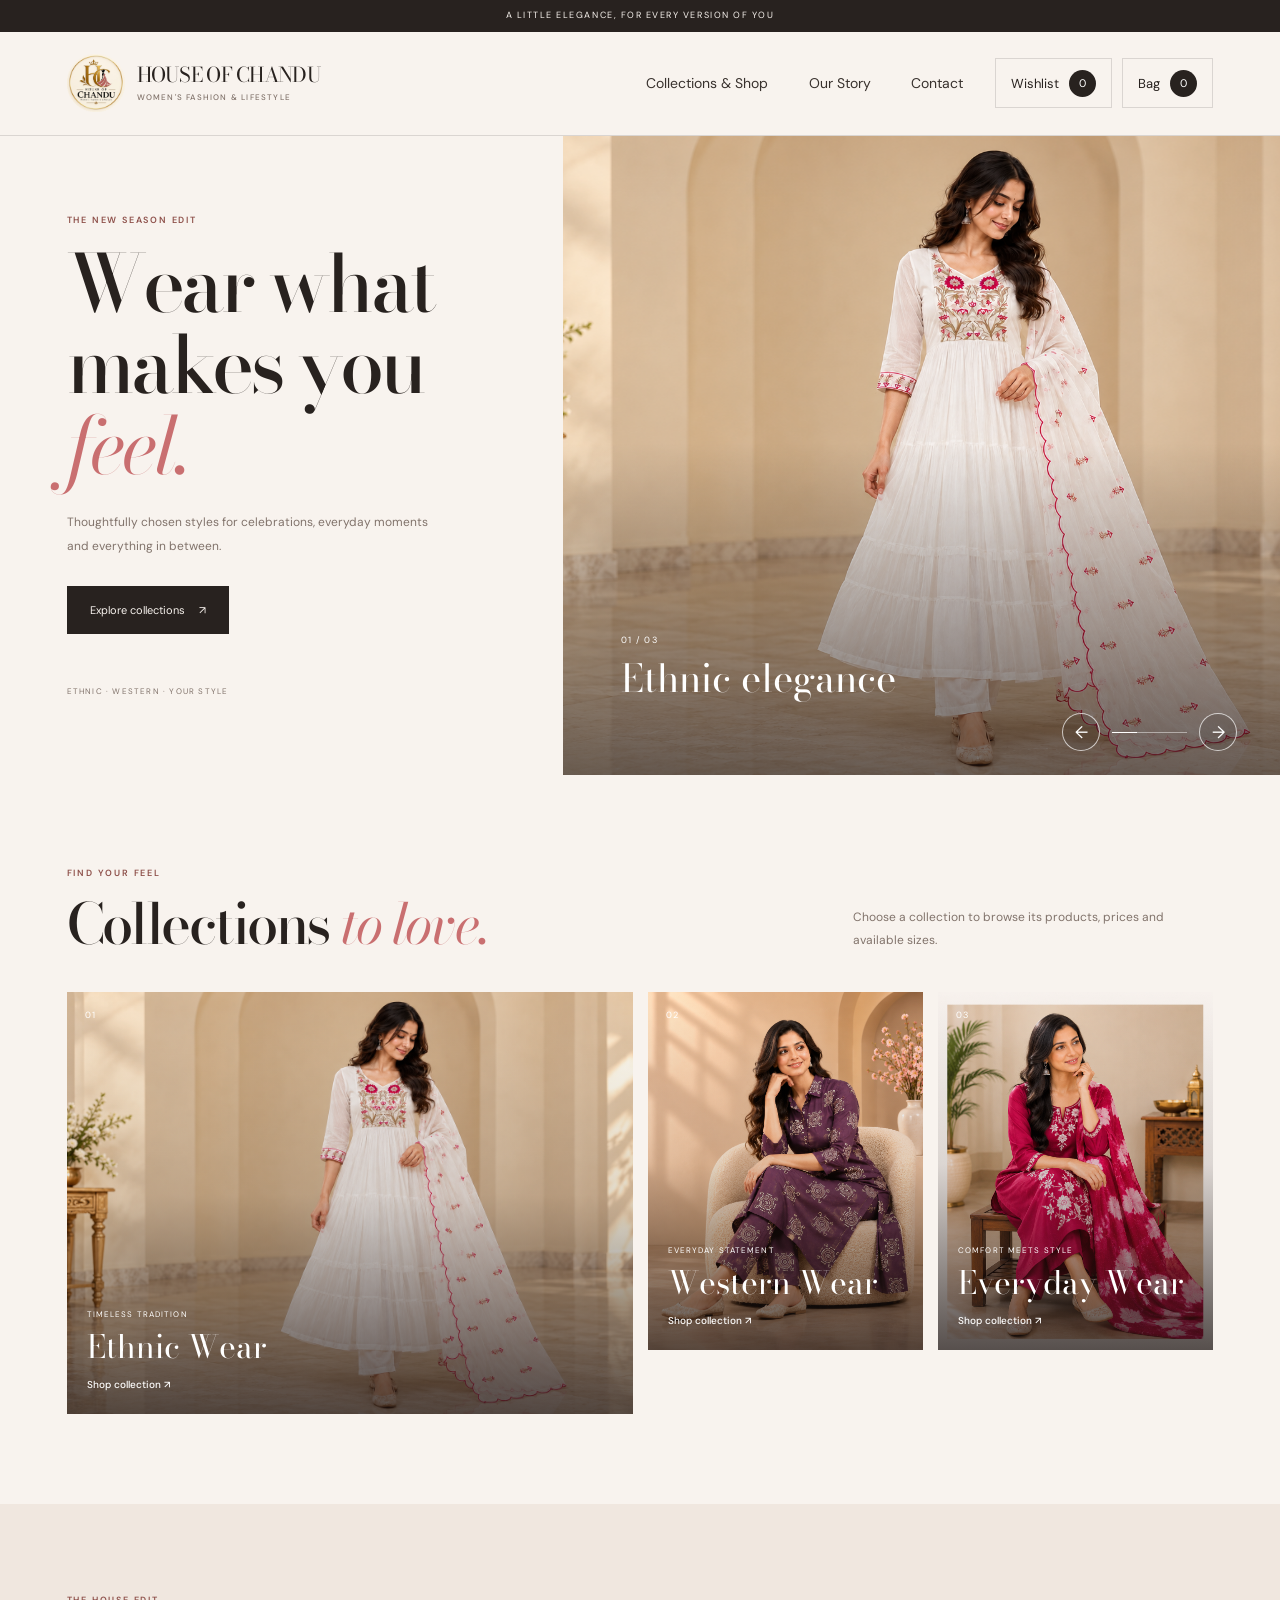
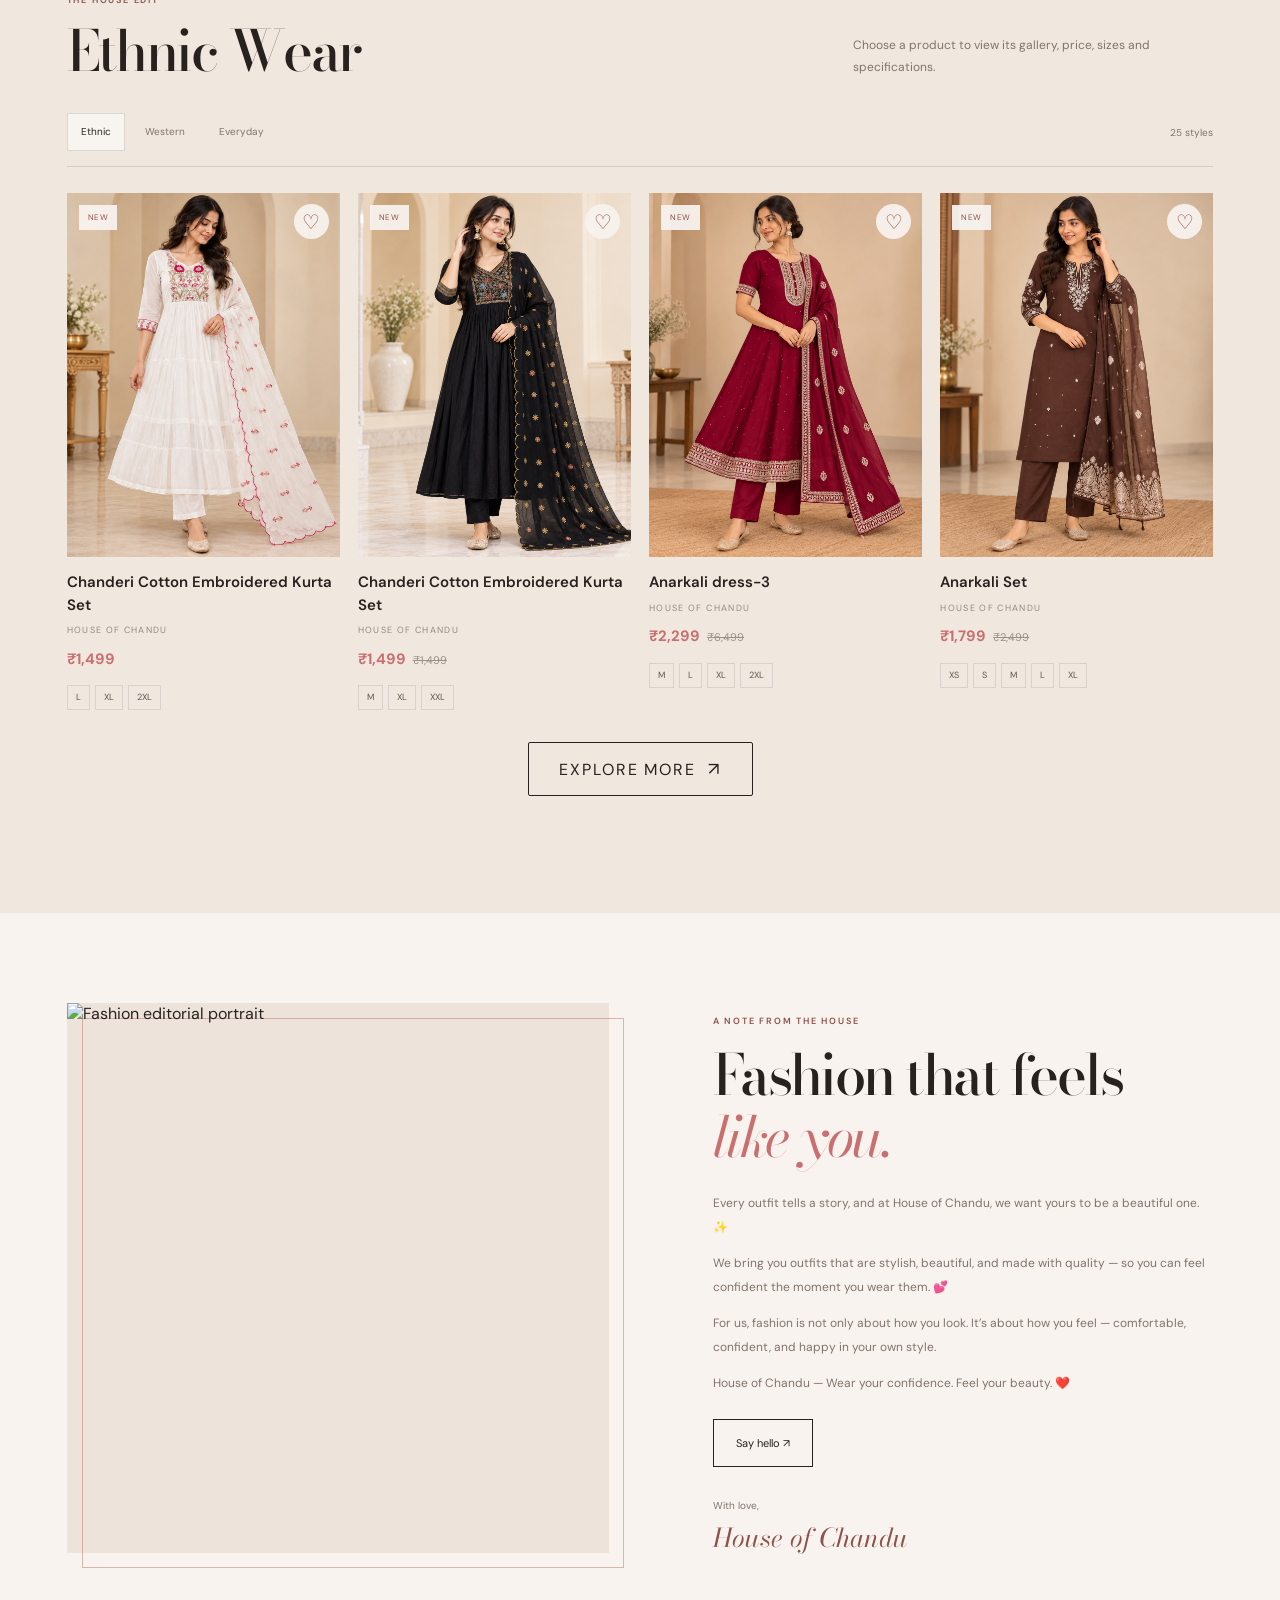
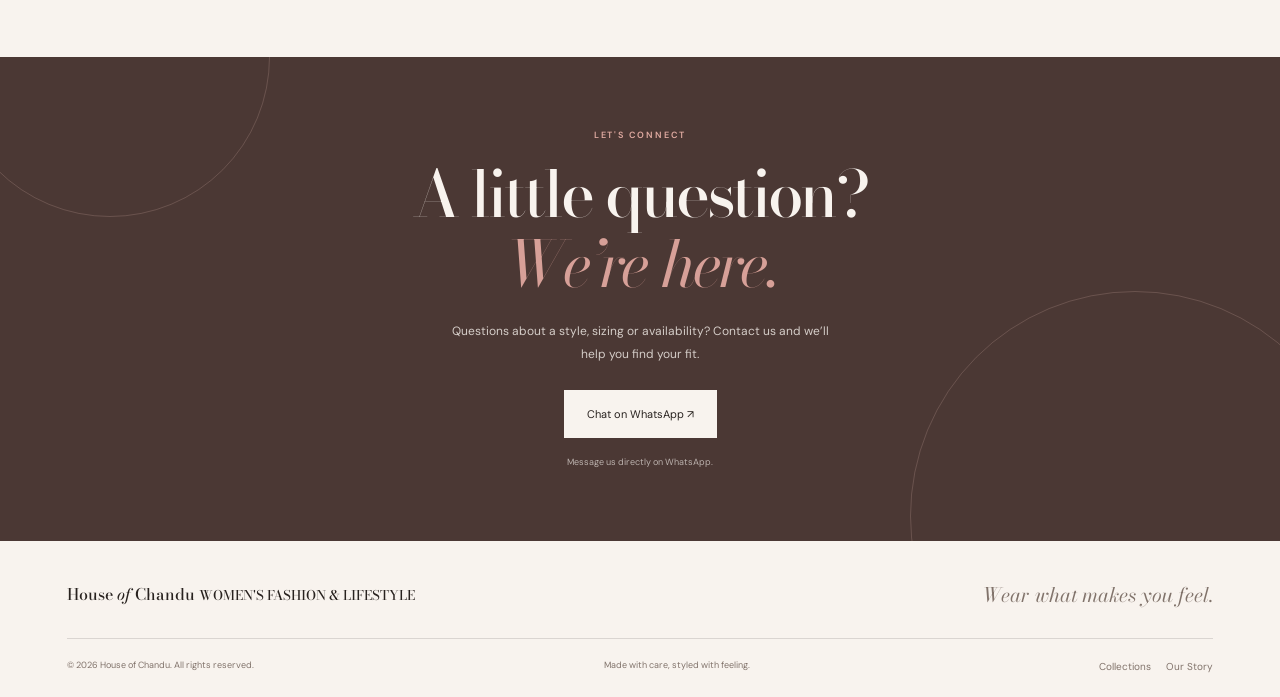
==== commit 88f4f3ad: "Update index.html" ====
--- a/index.html
+++ b/index.html
@@ -264,10 +264,9 @@
 
       <div class="story-image">
         <img
-          src="https://images.unsplash.com/photo-1529139574466-a303027c1d8b?auto=format&fit=crop&w=1000&q=85"
+          src="images/logo-aboutus.png"
           alt="Fashion editorial portrait"
         >
-        <span>STYLE IS PERSONAL.</span>
       </div>
 
       <div class="story-copy">
@@ -276,15 +275,17 @@
         <h2>Fashion that feels<br><em>like you.</em></h2>
 
         <p>
-          House of Chandu is a space for discovering pieces that feel special,
-          comfortable and unmistakably yours. From timeless ethnic styles to
-          modern western looks, we believe getting dressed should feel like
-          an expression—not a rulebook.
+          Every outfit tells a story, and at House of Chandu, we want yours to be a beautiful one. ✨
         </p>
 
         <p>
-          We’re building a thoughtful edit for everyday confidence,
-          meaningful celebrations and all the little moments in between.
+         We bring you outfits that are stylish, beautiful, and made with quality — so you can feel confident the moment you wear them. 💕
+        </p>
+        <p>
+          For us, fashion is not only about how you look. It’s about how you feel — comfortable, confident, and happy in your own style.        
+        </p>
+        <p>
+          House of Chandu — Wear your confidence. Feel your beauty. ❤️
         </p>
 
         <a class="button outline" href="#contact">Say hello ↗</a>
@@ -336,8 +337,6 @@
       </a>
 
       <p>Wear what makes you feel.</p>
-
-      <a href="#top">Back to top ↑</a>
     </div>
 
     <div class="footer-bottom">
@@ -350,7 +349,6 @@
       <div>
         <a href="#collections">Collections</a>
         <a href="#story">Our Story</a>
-        <a href="#contact">Contact</a>
       </div>
     </div>
   </footer>
--- a/style.css
+++ b/style.css
@@ -3333,3 +3333,417 @@
   background: var(--ink, #292321);
   color: #fff;
 }
+
+
+/* =========================================
+   HOUSE OF CHANDU — MOBILE RESPONSIVE
+   Desktop layout remains unchanged
+========================================= */
+
+/* TABLETS */
+@media (max-width: 760px) {
+
+  :root {
+    --page-gutter: 18px;
+    --section-space: 55px;
+  }
+
+  body {
+    overflow-x: hidden;
+  }
+
+  /* HEADER */
+  .header {
+    grid-template-columns: minmax(0, 1fr) auto auto;
+    gap: 8px;
+    min-height: 70px;
+    padding: 10px 4%;
+  }
+
+  .site-logo {
+    width: 38px;
+    height: 38px;
+    flex-basis: 38px;
+  }
+
+  .logo-title {
+    font-size: 16px;
+  }
+
+  .logo-subtitle {
+    font-size: 7px;
+  }
+
+  .menu-toggle {
+    display: flex;
+  }
+
+  .header nav,
+  #mainNav {
+    position: absolute;
+    top: 100%;
+    left: 0;
+    right: 0;
+    display: none;
+    flex-direction: column;
+    align-items: stretch;
+    gap: 0;
+    padding: 12px 20px;
+    background: var(--paper);
+    border-top: 1px solid var(--line);
+    box-shadow: var(--shadow-soft);
+  }
+
+  #mainNav.open {
+    display: flex;
+  }
+
+  #mainNav a {
+    padding: 15px 5px;
+    border-bottom: 1px solid var(--line);
+    font-size: 13px;
+  }
+
+  .header-actions {
+    gap: 5px;
+  }
+
+  .wishlist-trigger,
+  .cart-trigger {
+    padding: 8px;
+    font-size: 10px;
+  }
+
+  /* HERO */
+  .hero {
+    grid-template-columns: 1fr;
+    min-height: auto;
+  }
+
+  .hero-copy {
+    padding: 55px 7% 35px;
+  }
+
+  .hero h1 {
+    font-size: clamp(42px, 10vw, 65px);
+  }
+
+  .hero-text {
+    max-width: 420px;
+    font-size: 13px;
+    line-height: 1.8;
+  }
+
+  .hero-slider {
+    width: 100%;
+    height: 480px;
+    min-height: 0;
+  }
+
+  .hero-slide img {
+    width: 100%;
+    height: 100%;
+    object-fit: cover;
+  }
+
+  /* SECTIONS */
+  .section {
+    padding: 55px 5%;
+  }
+
+  .section-heading h2 {
+    font-size: clamp(30px, 7vw, 42px);
+  }
+
+  /* COLLECTIONS */
+  .collection-grid {
+    grid-template-columns: repeat(2, minmax(0, 1fr));
+    gap: 12px;
+  }
+
+  .collection-card,
+  .collection-card.collection-wide {
+    height: 300px;
+  }
+
+  .collection-card:first-child,
+  .collection-card:last-child {
+    height: 340px;
+  }
+
+  .collection-card img {
+    width: 100%;
+    height: 100%;
+    object-fit: cover;
+  }
+
+  .collection-label strong {
+    font-size: 19px;
+  }
+
+  /* CATEGORY TABS */
+  .category-tabs {
+    display: flex;
+    gap: 9px;
+    overflow-x: auto;
+    white-space: nowrap;
+    padding: 5px 0 12px;
+    scrollbar-width: none;
+  }
+
+  .category-tabs::-webkit-scrollbar {
+    display: none;
+  }
+
+  .category-tab {
+    flex: 0 0 auto;
+  }
+
+  /* PRODUCT GRID */
+  .product-grid,
+  #productGrid {
+    grid-template-columns: repeat(2, minmax(0, 1fr));
+    gap: 25px 12px;
+  }
+
+  .product-image {
+    aspect-ratio: 3 / 4;
+  }
+
+  .product-image img {
+    width: 100%;
+    height: 100%;
+    object-fit: cover;
+  }
+
+  .product-title,
+  .product-name {
+    font-size: 13px;
+    line-height: 1.4;
+  }
+
+  .product-price {
+    font-size: 13px;
+  }
+
+  .product-heart {
+    width: 34px;
+    height: 34px;
+  }
+
+  /* PRODUCT DETAILS */
+  .product-detail {
+    grid-template-columns: 1fr;
+    gap: 25px;
+  }
+
+  .detail-gallery {
+    grid-template-columns: 58px minmax(0, 1fr);
+    gap: 10px;
+  }
+
+  .detail-thumb {
+    width: 58px;
+    height: 76px;
+  }
+
+  .detail-main-image {
+    width: 100%;
+    height: auto;
+    max-height: 620px;
+    object-fit: contain;
+  }
+
+  .detail-title {
+    font-size: 30px;
+  }
+
+  /* STORY */
+  .story-section {
+    grid-template-columns: 1fr;
+    gap: 25px;
+  }
+
+  /* CONTACT */
+  .contact-section {
+    grid-template-columns: 1fr;
+    gap: 25px;
+  }
+
+  /* FOOTER */
+  .footer-top {
+    flex-wrap: wrap;
+  }
+
+  .footer-top > p {
+    order: 3;
+    width: 100%;
+  }
+
+  .footer-bottom {
+    flex-direction: column;
+    align-items: flex-start;
+    gap: 12px;
+  }
+
+  /* SHOPPING BAG */
+  .cart-drawer {
+    width: 100%;
+    max-width: 100%;
+    padding: 18px;
+  }
+
+  .cart-line {
+    grid-template-columns: 65px minmax(0, 1fr);
+    gap: 12px;
+  }
+
+  .cart-line img {
+    width: 65px;
+    height: 85px;
+    object-fit: cover;
+  }
+
+  .remove-line {
+    grid-column: 2;
+    justify-self: start;
+  }
+
+  /* WISHLIST */
+  .wishlist-panel {
+    width: 100%;
+    max-width: 100%;
+  }
+
+  /* CHECKOUT FORM */
+  #customerOrderForm {
+    width: 100%;
+  }
+
+  #customerOrderForm input,
+  #customerOrderForm textarea {
+    width: 100%;
+    font-size: 16px;
+  }
+
+  #customerOrderForm button[type="submit"] {
+    width: 100%;
+    min-height: 50px;
+  }
+}
+
+/* SMALL PHONES */
+@media (max-width: 480px) {
+
+  .header {
+    gap: 5px;
+    padding: 9px 3%;
+  }
+
+  .site-logo {
+    width: 32px;
+    height: 32px;
+    flex-basis: 32px;
+  }
+
+  .logo-title {
+    font-size: 13px;
+  }
+
+  .logo-subtitle {
+    font-size: 6px;
+    letter-spacing: 0.08em;
+  }
+
+  .wishlist-trigger,
+  .cart-trigger {
+    padding: 7px 6px;
+    font-size: 9px;
+  }
+
+  .hero-copy {
+    padding: 42px 6% 28px;
+  }
+
+  .hero-slider {
+    height: 390px;
+  }
+
+  .collection-card,
+  .collection-card.collection-wide {
+    height: 260px;
+  }
+
+  .collection-card:first-child,
+  .collection-card:last-child {
+    height: 300px;
+  }
+
+  .collection-label {
+    left: 10px;
+    bottom: 12px;
+  }
+
+  .collection-label strong {
+    font-size: 16px;
+  }
+
+  .product-grid,
+  #productGrid {
+    gap: 22px 9px;
+  }
+
+  .product-title,
+  .product-name {
+    font-size: 11px;
+  }
+
+  .product-price {
+    font-size: 11px;
+  }
+
+  .detail-gallery {
+    grid-template-columns: 48px minmax(0, 1fr);
+  }
+
+  .detail-thumb {
+    width: 48px;
+    height: 65px;
+  }
+
+  .cart-drawer {
+    padding: 15px;
+  }
+}
+
+/* VERY SMALL PHONES */
+@media (max-width: 360px) {
+
+  .brand > span,
+  .logo-title {
+    font-size: 12px;
+  }
+
+  .header {
+    gap: 4px;
+  }
+
+  .wishlist-trigger,
+  .cart-trigger {
+    padding: 6px 4px;
+    font-size: 8px;
+  }
+
+  .hero-slider {
+    height: 340px;
+  }
+
+  .collection-card,
+  .collection-card.collection-wide {
+    height: 235px;
+  }
+
+  .collection-label strong {
+    font-size: 14px;
+  }
+}
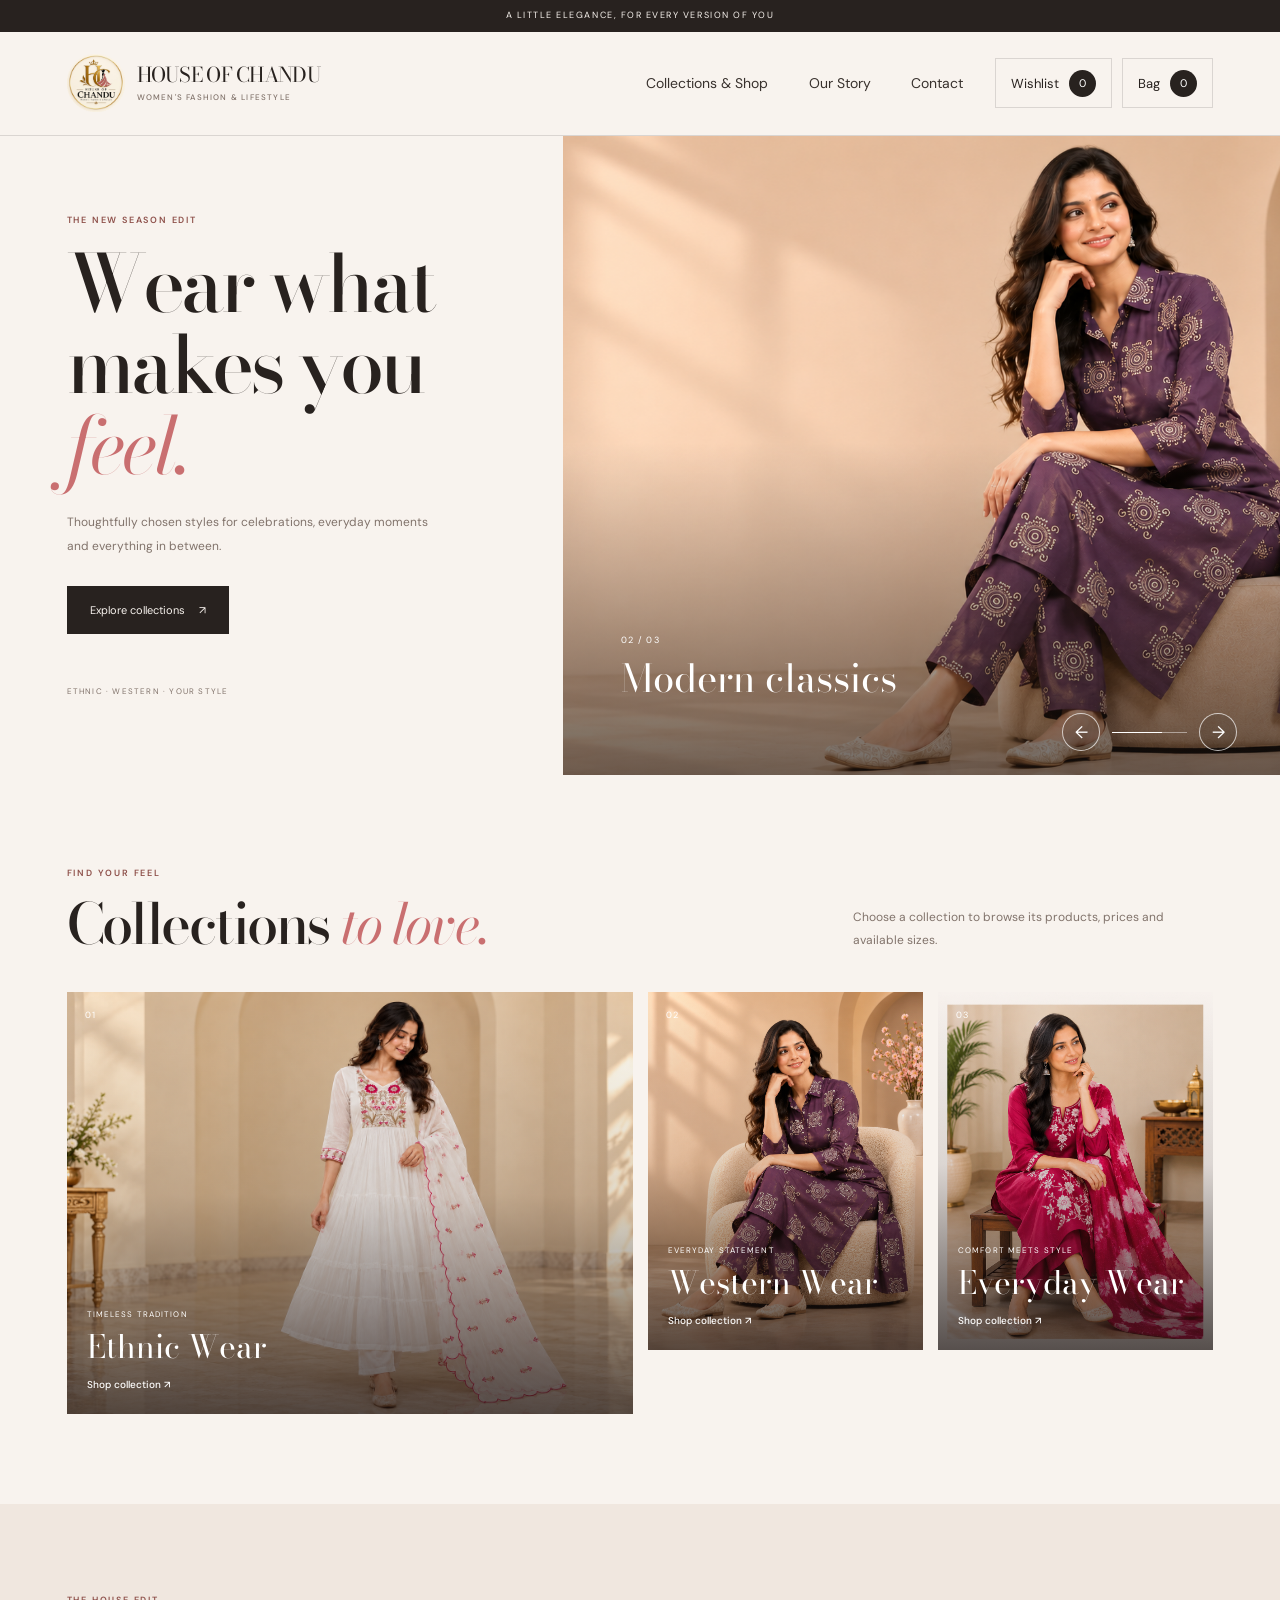
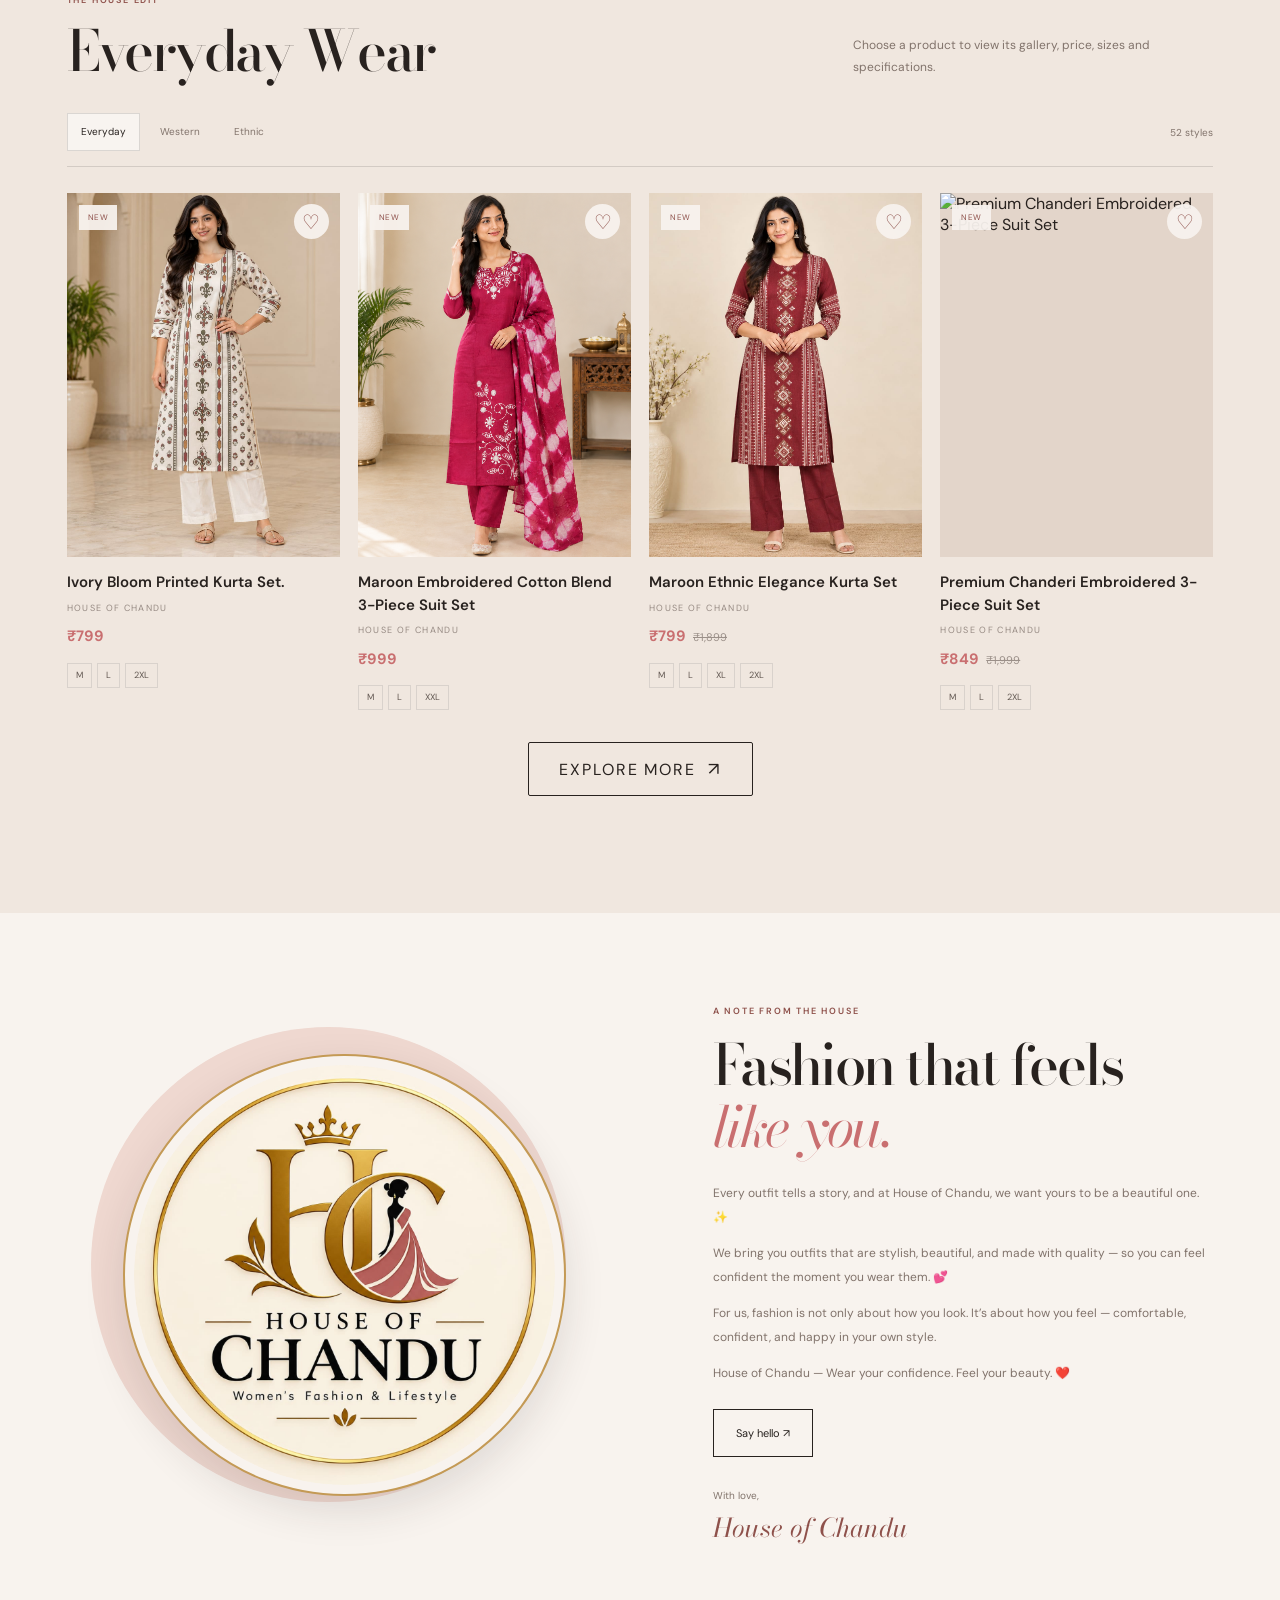
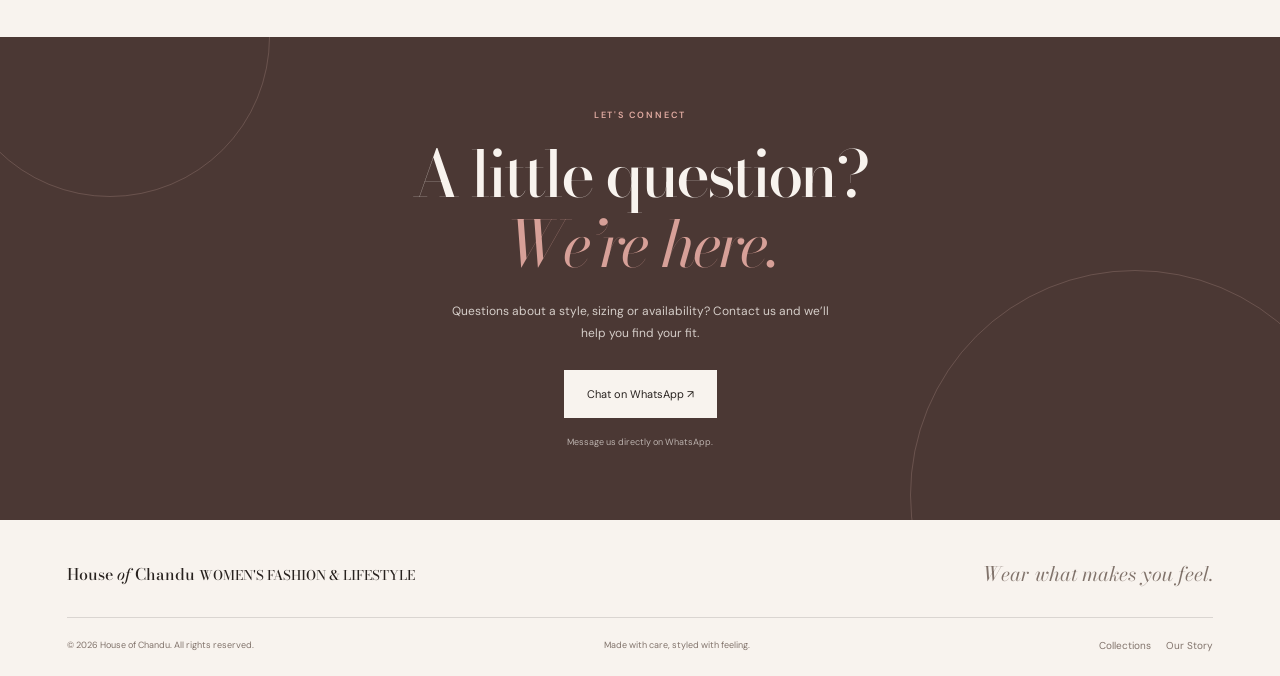
==== commit ee81113f: "new upload first" ====
--- a/index.html
+++ b/index.html
@@ -106,12 +106,12 @@
   <!-- Slide 1: Ethnic -->
   <article class="hero-slide active">
     <img
-      src="images/hero-01.png"
+      src="images/hero-03.png"
       alt="Ethnic fashion inspiration"
     >
     <div class="slide-caption">
       <small>01 / 03</small>
-      <strong>Ethnic elegance</strong>
+      <strong>Everyday elegance</strong>
     </div>
   </article>
 
@@ -130,12 +130,12 @@
   <!-- Slide 3: Everyday -->
   <article class="hero-slide">
     <img
-      src="images/hero-03.png"
+      src="images/hero-01.png"
       alt="Everyday women's fashion"
     >
     <div class="slide-caption">
       <small>03 / 03</small>
-      <strong>Everyday ease</strong>
+      <strong>Ethnic elegance</strong>
     </div>
   </article>
 
@@ -221,9 +221,9 @@
 
         <div class="listing-toolbar">
           <div class="category-tabs" id="categoryTabs">
-            <button class="category-tab" data-category="Ethnic Wear">Ethnic</button>
-            <button class="category-tab" data-category="Western Wear">Western</button>
-            <button class="category-tab" data-category="Everyday Wear">Everyday</button>
+              <button class="category-tab" data-category="Everyday Wear">Everyday</button>
+              <button class="category-tab" data-category="Western Wear">Western</button>
+              <button class="category-tab" data-category="Ethnic Wear">Ethnic</button>
           </div>
 
           <span id="productCount" class="product-count"></span>
@@ -250,11 +250,16 @@
 
     <!-- PRODUCT DETAILS -->
     <section class="product-detail-section" id="productDetailSection" hidden>
-      <div class="detail-back">
-        <button id="backToProducts" type="button">← Back to products</button>
-        <span> / Product details</span>
-      </div>
-
+      <div class="detail-page-header">
+  <h2 class="detail-page-title">Product Details</h2>
+
+  <button id="backToProducts" type="button" class="detail-back-button">
+    <span aria-hidden="true">←</span>
+    Back
+  </button>
+</div>
+
+      <!-- JavaScript renders the selected product inside this container. -->
       <div class="product-detail" id="productDetail"></div>
     </section>
 
@@ -263,10 +268,12 @@
     <section class="story-section section" id="story">
 
       <div class="story-image">
-        <img
-          src="images/logo-aboutus.png"
-          alt="Fashion editorial portrait"
-        >
+        <div class="story-image-circle">
+          <img
+            src="images/logo.png"
+            alt="House of Chandu fashion portrait"
+          >
+        </div>
       </div>
 
       <div class="story-copy">
@@ -503,4 +510,4 @@
   <div class="toast" id="toast" role="status" aria-live="polite"></div>
 
 </body>
-</html>
+</html>
--- a/style.css
+++ b/style.css
@@ -3747,3 +3747,202 @@
     font-size: 14px;
   }
 }
+/* =================================
+   OUR STORY – CIRCLE PORTRAIT STYLE
+================================= */
+
+.story-image {
+  position: relative;
+  width: 100%;
+  height: auto;
+  aspect-ratio: 1 / 1;
+  max-width: 540px;
+  margin: 0 auto;
+  display: flex;
+  align-items: center;
+  justify-content: center;
+  background: transparent;
+}
+
+/* Soft rose decorative circle behind the portrait */
+.story-image::before {
+  content: "";
+  position: absolute;
+  width: 88%;
+  height: 88%;
+  border-radius: 50%;
+  background: #efd8d0;
+  top: 4%;
+  left: 3%;
+  z-index: 0;
+}
+
+/* Remove the previous rectangular border */
+.story-image::after {
+  display: none;
+}
+
+/* Circular gold frame */
+.story-image-circle {
+  position: relative;
+  z-index: 1;
+  width: 82%;
+  aspect-ratio: 1 / 1;
+  padding: 9px;
+  border: 2px solid #c49a55;
+  border-radius: 50%;
+  background: var(--paper);
+  box-shadow: 0 15px 40px rgba(40, 34, 31, 0.12);
+  overflow: hidden;
+}
+
+/* Portrait image */
+.story-image-circle img {
+  width: 100%;
+  height: 100%;
+  display: block;
+  object-fit: cover;
+  object-position: center 25%;
+  border-radius: 50%;
+  transition: transform 0.6s ease;
+}
+
+/* Subtle hover effect */
+.story-image-circle:hover img {
+  transform: scale(1.06);
+}
+
+/* Mobile responsive */
+@media (max-width: 760px) {
+  .story-image {
+    max-width: 420px;
+    width: 100%;
+    margin: 0 auto;
+  }
+
+  .story-image-circle {
+    width: 84%;
+    padding: 7px;
+    border-width: 1.5px;
+  }
+}
+
+@media (max-width: 390px) {
+  .story-image {
+    max-width: 340px;
+  }
+
+  .story-image-circle {
+    padding: 6px;
+  }
+}
+
+/* =========================================
+   SEPARATE PRODUCT DETAILS PAGE
+========================================= */
+
+body.product-view {
+  overflow: hidden;
+}
+
+body.product-view #productDetailSection {
+  position: fixed;
+  inset: 0;
+  z-index: 2000;
+  width: 100%;
+  height: 100vh;
+  height: 100dvh;
+  overflow-y: auto;
+  overflow-x: hidden;
+  background: var(--paper);
+  padding: 35px var(--page-gutter) 60px;
+  margin: 0;
+  display: block;
+}
+
+body.product-view #productDetailSection[hidden] {
+  display: none !important;
+}
+
+
+body.product-view .product-detail {
+  width: 100%;
+  max-width: var(--content-width);
+  margin: 0 auto;
+}
+
+/* Mobile */
+@media (max-width: 760px) {
+  body.product-view #productDetailSection {
+    padding: 18px 18px 40px;
+  }
+
+  body.product-view .detail-back {
+    padding: 10px 0 18px;
+  }
+}
+
+/* =========================================
+   PRODUCT DETAILS PAGE HEADER
+========================================= */
+
+body.product-view .detail-page-header {
+  position: relative;
+  display: flex;
+  align-items: center;
+  justify-content: space-between;
+  width: 100%;
+  padding: 12px 0 28px;
+  margin-bottom: 25px;
+  border-bottom: 1px solid var(--line);
+  background: var(--paper);
+}
+
+body.product-view .detail-page-title {
+  margin: 0;
+  font-family: var(--serif);
+  font-size: clamp(27px, 3vw, 42px);
+  font-weight: 500;
+  color: var(--ink);
+}
+
+body.product-view .detail-back-button {
+  display: inline-flex;
+  align-items: center;
+  justify-content: center;
+  gap: 10px;
+  padding: 13px 22px;
+  background: transparent;
+  border: 1px solid var(--ink);
+  color: var(--ink);
+  font-family: var(--sans);
+  font-size: 13px;
+  cursor: pointer;
+  transition: all 0.3s ease;
+}
+
+body.product-view .detail-back-button:hover {
+  background: var(--ink);
+  color: white;
+}
+
+body.product-view .detail-back-button span {
+  font-size: 18px;
+}
+
+/* Mobile */
+@media (max-width: 760px) {
+  body.product-view .detail-page-header {
+    padding: 10px 0 20px;
+    margin-bottom: 18px;
+  }
+
+  body.product-view .detail-page-title {
+    font-size: 27px;
+  }
+
+  body.product-view .detail-back-button {
+    padding: 10px 14px;
+    font-size: 12px;
+  }
+}
